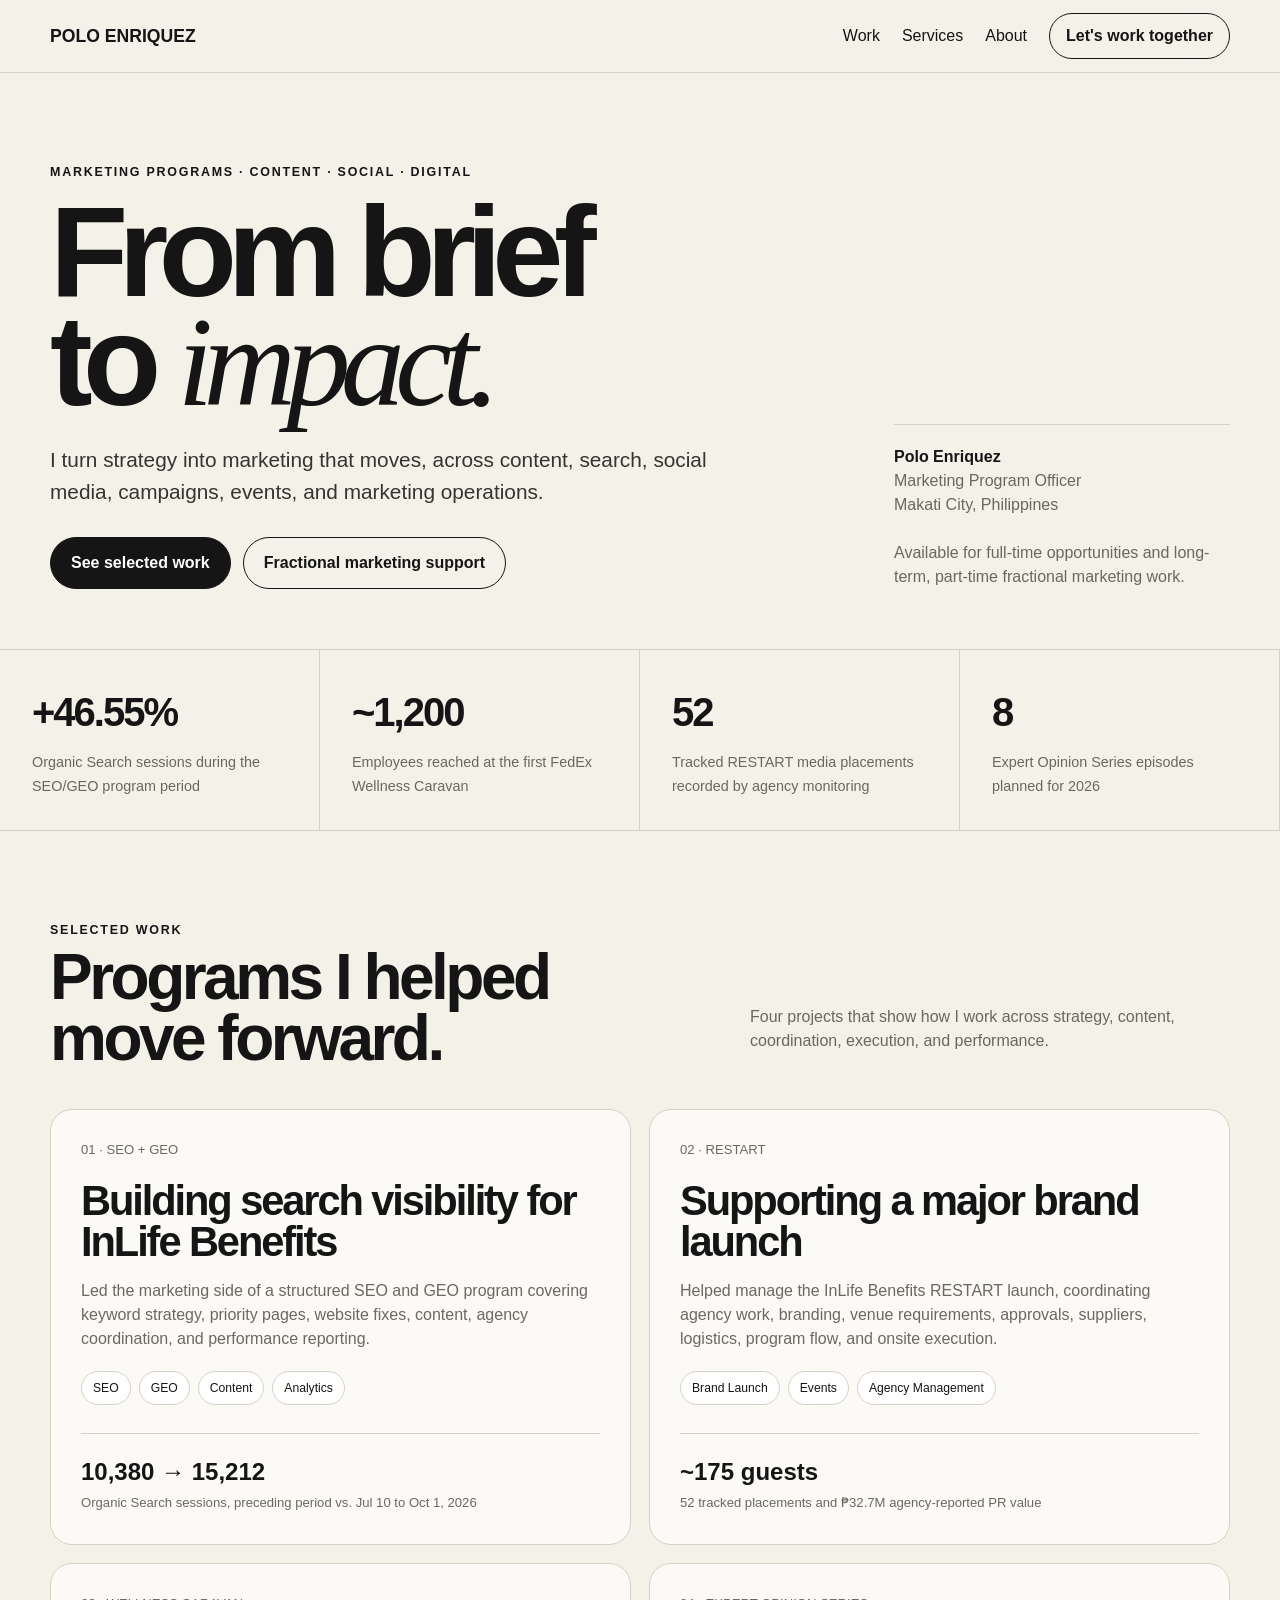
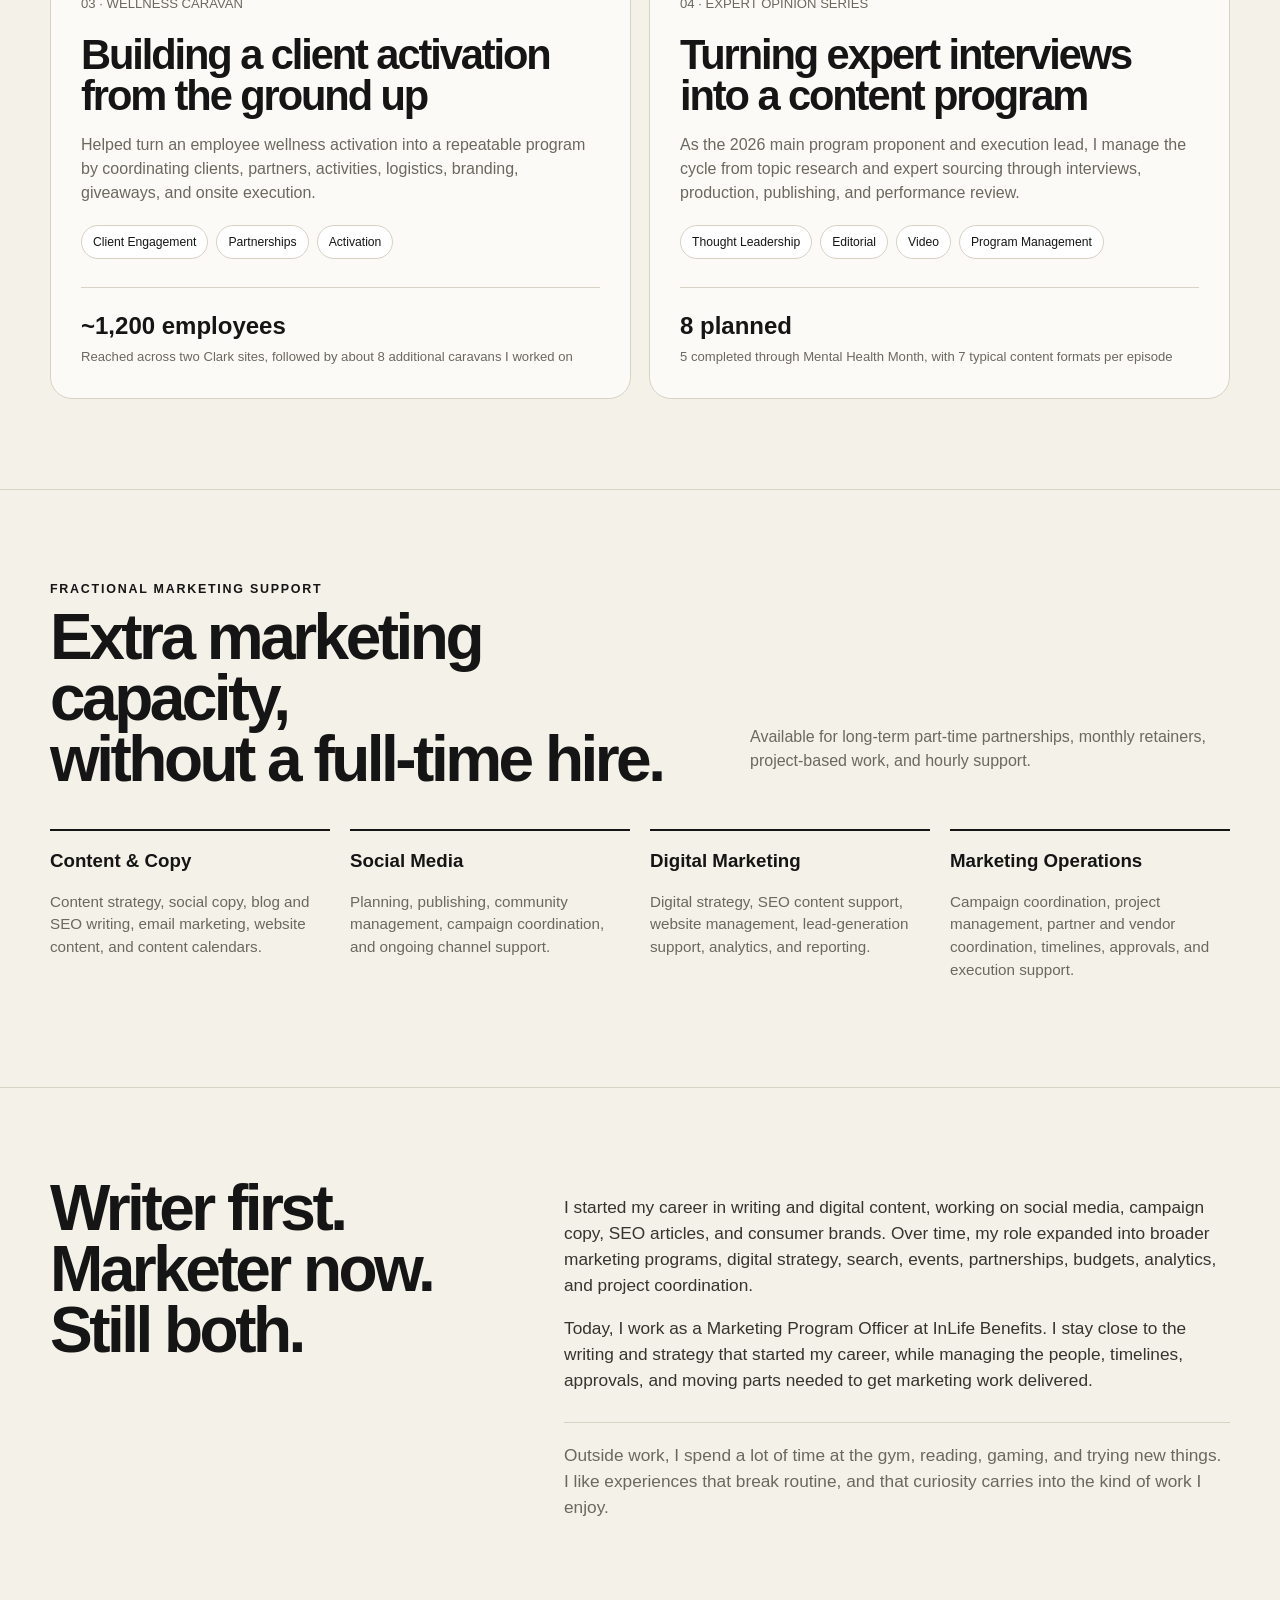
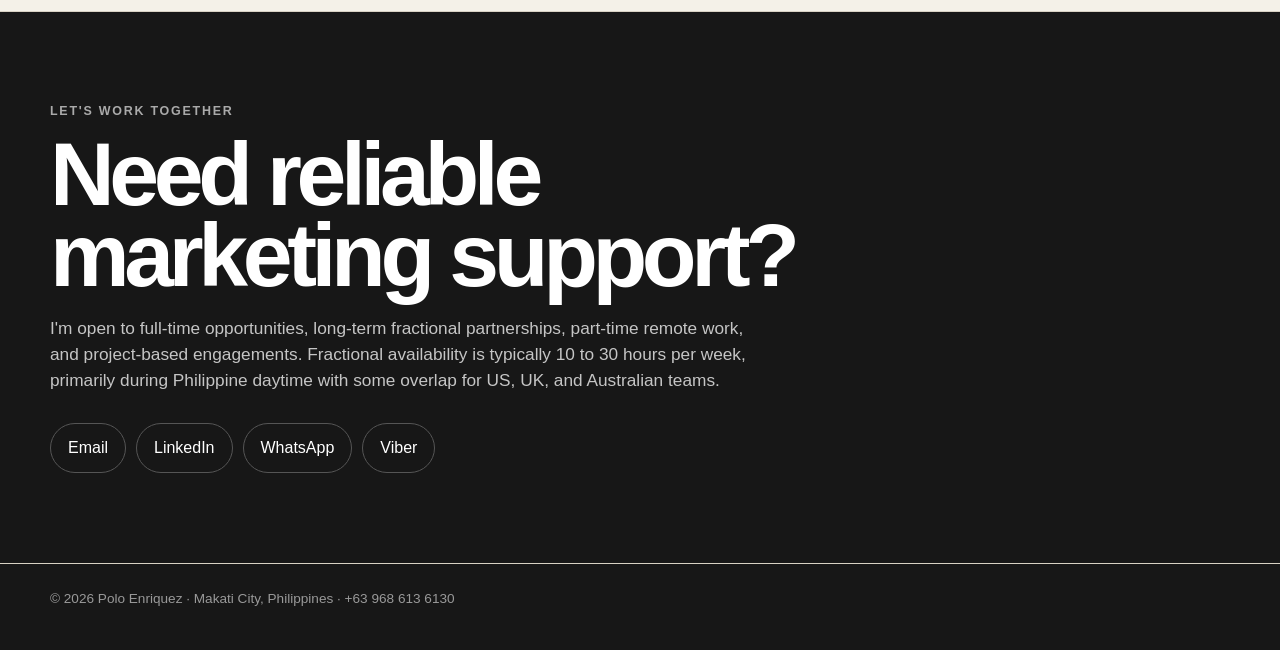
==== index.html @ 11f5b88a "Create index.html" ====
<!DOCTYPE html>
<html lang="en">
<head>
  <meta charset="UTF-8">
  <meta name="viewport" content="width=device-width, initial-scale=1.0">

  <title>Polo Enriquez | Marketing Programs & Digital Marketing</title>

  <meta
    name="description"
    content="Portfolio of Polo Enriquez, a marketing professional working across content, social media, SEO, digital strategy, campaigns, events, and marketing operations."
  >

  <style>
    :root {
      --bg: #f4f1e8;
      --paper: #fbfaf6;
      --ink: #151515;
      --muted: #6b685f;
      --line: #d8d2c4;
      --dark: #171717;
      --max: 1180px;
    }

    * {
      box-sizing: border-box;
    }

    html {
      scroll-behavior: smooth;
    }

    body {
      margin: 0;
      background: var(--bg);
      color: var(--ink);
      font-family: Arial, Helvetica, sans-serif;
      line-height: 1.5;
    }

    a {
      color: inherit;
      text-decoration: none;
    }

    .wrap {
      width: min(calc(100% - 40px), var(--max));
      margin: auto;
    }

    .eyebrow {
      font-size: 0.78rem;
      font-weight: 700;
      text-transform: uppercase;
      letter-spacing: 0.14em;
    }

    header {
      position: sticky;
      top: 0;
      z-index: 10;
      background: rgba(244, 241, 232, 0.95);
      border-bottom: 1px solid var(--line);
    }

    .nav {
      min-height: 72px;
      display: flex;
      align-items: center;
      justify-content: space-between;
      gap: 24px;
    }

    .brand {
      font-weight: 900;
      font-size: 1.1rem;
    }

    .navlinks {
      display: flex;
      gap: 22px;
      align-items: center;
    }

    .nav-cta {
      padding: 10px 16px;
      border: 1px solid var(--ink);
      border-radius: 100px;
      font-weight: 700;
    }

    .hero {
      padding: 90px 0 60px;
      border-bottom: 1px solid var(--line);
    }

    .hero-grid {
      display: grid;
      grid-template-columns: 1.4fr 0.6fr;
      gap: 60px;
      align-items: end;
    }

    h1 {
      margin: 16px 0 28px;
      font-size: clamp(4rem, 10vw, 8.5rem);
      line-height: 0.85;
      letter-spacing: -0.075em;
    }

    h1 em {
      font-family: Georgia, serif;
      font-weight: 400;
    }

    .hero-copy {
      max-width: 700px;
      font-size: 1.3rem;
      color: #36342f;
    }

    .buttons {
      display: flex;
      gap: 12px;
      flex-wrap: wrap;
      margin-top: 30px;
    }

    .button {
      padding: 13px 20px;
      border: 1px solid var(--ink);
      border-radius: 100px;
      font-weight: 700;
    }

    .button.primary {
      background: var(--ink);
      color: white;
    }

    .hero-note {
      border-top: 1px solid var(--line);
      padding-top: 20px;
      color: var(--muted);
    }

    .hero-note strong {
      color: var(--ink);
    }

    .metrics {
      display: grid;
      grid-template-columns: repeat(4, 1fr);
      border-bottom: 1px solid var(--line);
    }

    .metric {
      padding: 32px;
      border-right: 1px solid var(--line);
    }

    .metric strong {
      display: block;
      font-size: 2.5rem;
      letter-spacing: -0.05em;
      margin-bottom: 8px;
    }

    .metric span {
      color: var(--muted);
      font-size: 0.9rem;
    }

    section {
      padding: 90px 0;
      border-bottom: 1px solid var(--line);
    }

    .section-head {
      display: flex;
      justify-content: space-between;
      gap: 40px;
      align-items: end;
      margin-bottom: 40px;
    }

    .section-head h2 {
      margin: 8px 0 0;
      font-size: clamp(2.5rem, 5vw, 5rem);
      line-height: 0.95;
      letter-spacing: -0.055em;
    }

    .section-head p {
      max-width: 480px;
      color: var(--muted);
    }

    .work-grid {
      display: grid;
      grid-template-columns: 1fr 1fr;
      gap: 18px;
    }

    .case {
      min-height: 390px;
      padding: 30px;
      background: var(--paper);
      border: 1px solid var(--line);
      border-radius: 22px;
      display: flex;
      flex-direction: column;
      justify-content: space-between;
    }

    .case-number {
      color: var(--muted);
      font-size: 0.82rem;
    }

    .case h3 {
      margin: 20px 0 14px;
      font-size: 2.6rem;
      line-height: 1;
      letter-spacing: -0.05em;
    }

    .case p {
      color: var(--muted);
    }

    .tags {
      display: flex;
      flex-wrap: wrap;
      gap: 8px;
      margin-top: 20px;
    }

    .tag {
      background: white;
      border: 1px solid var(--line);
      border-radius: 100px;
      padding: 7px 11px;
      font-size: 0.76rem;
    }

    .case-stat {
      border-top: 1px solid var(--line);
      margin-top: 28px;
      padding-top: 20px;
    }

    .case-stat strong {
      display: block;
      font-size: 1.5rem;
    }

    .case-stat span {
      color: var(--muted);
      font-size: 0.82rem;
    }

    .services {
      display: grid;
      grid-template-columns: repeat(4, 1fr);
      gap: 20px;
    }

    .service {
      border-top: 2px solid var(--ink);
      padding-top: 16px;
    }

    .service h3 {
      margin: 0 0 12px;
    }

    .service p {
      color: var(--muted);
      font-size: 0.95rem;
    }

    .about-grid {
      display: grid;
      grid-template-columns: 0.8fr 1.2fr;
      gap: 70px;
    }

    .about-title {
      font-size: clamp(2.8rem, 5vw, 5rem);
      line-height: 0.95;
      letter-spacing: -0.055em;
      margin: 0;
    }

    .about-copy {
      font-size: 1.08rem;
    }

    .about-copy p {
      color: #36342f;
    }

    .personal {
      border-top: 1px solid var(--line);
      margin-top: 28px;
      padding-top: 20px;
      color: var(--muted);
    }

    .contact {
      background: var(--dark);
      color: white;
    }

    .contact .eyebrow {
      color: #aaa;
    }

    .contact h2 {
      margin: 14px 0 20px;
      font-size: clamp(3rem, 7vw, 7rem);
      line-height: 0.9;
      letter-spacing: -0.06em;
    }

    .contact p {
      color: #c5c5c5;
      max-width: 720px;
      font-size: 1.08rem;
    }

    .contact-links {
      display: flex;
      flex-wrap: wrap;
      gap: 10px;
      margin-top: 30px;
    }

    .contact-links a {
      border: 1px solid #555;
      padding: 12px 17px;
      border-radius: 100px;
    }

    footer {
      background: var(--dark);
      color: #999;
      padding: 25px 0 40px;
      font-size: 0.85rem;
    }

    @media (max-width: 900px) {
      .hero-grid,
      .about-grid {
        grid-template-columns: 1fr;
      }

      .metrics,
      .services {
        grid-template-columns: 1fr 1fr;
      }
    }

    @media (max-width: 650px) {
      .navlinks a:not(.nav-cta) {
        display: none;
      }

      .work-grid,
      .metrics,
      .services {
        grid-template-columns: 1fr;
      }

      h1 {
        font-size: 4.4rem;
      }

      .section-head {
        display: block;
      }

      .section-head p {
        margin-top: 18px;
      }

      section {
        padding: 65px 0;
      }
    }
  </style>
</head>

<body>

<header>
  <div class="wrap nav">
    <a class="brand" href="#top">POLO ENRIQUEZ</a>

    <nav class="navlinks">
      <a href="#work">Work</a>
      <a href="#services">Services</a>
      <a href="#about">About</a>
      <a href="#contact" class="nav-cta">Let's work together</a>
    </nav>
  </div>
</header>

<main id="top">

<section class="hero">
  <div class="wrap hero-grid">

    <div>
      <div class="eyebrow">
        Marketing Programs · Content · Social · Digital
      </div>

      <h1>
        From brief<br>
        to <em>impact.</em>
      </h1>

      <p class="hero-copy">
        I turn strategy into marketing that moves, across content, search,
        social media, campaigns, events, and marketing operations.
      </p>

      <div class="buttons">
        <a href="#work" class="button primary">See selected work</a>
        <a href="#services" class="button">Fractional marketing support</a>
      </div>
    </div>

    <div class="hero-note">
      <strong>Polo Enriquez</strong><br>
      Marketing Program Officer<br>
      Makati City, Philippines
      <br><br>
      Available for full-time opportunities and long-term,
      part-time fractional marketing work.
    </div>

  </div>
</section>

<div class="metrics">

  <div class="metric">
    <strong>+46.55%</strong>
    <span>Organic Search sessions during the SEO/GEO program period</span>
  </div>

  <div class="metric">
    <strong>~1,200</strong>
    <span>Employees reached at the first FedEx Wellness Caravan</span>
  </div>

  <div class="metric">
    <strong>52</strong>
    <span>Tracked RESTART media placements recorded by agency monitoring</span>
  </div>

  <div class="metric">
    <strong>8</strong>
    <span>Expert Opinion Series episodes planned for 2026</span>
  </div>

</div>

<section id="work">
  <div class="wrap">

    <div class="section-head">
      <div>
        <div class="eyebrow">Selected work</div>
        <h2>Programs I helped<br>move forward.</h2>
      </div>

      <p>
        Four projects that show how I work across strategy, content,
        coordination, execution, and performance.
      </p>
    </div>

    <div class="work-grid">

      <article class="case">
        <div>
          <div class="case-number">01 · SEO + GEO</div>

          <h3>Building search visibility for InLife Benefits</h3>

          <p>
            Led the marketing side of a structured SEO and GEO program covering
            keyword strategy, priority pages, website fixes, content,
            agency coordination, and performance reporting.
          </p>

          <div class="tags">
            <span class="tag">SEO</span>
            <span class="tag">GEO</span>
            <span class="tag">Content</span>
            <span class="tag">Analytics</span>
          </div>
        </div>

        <div class="case-stat">
          <strong>10,380 → 15,212</strong>
          <span>
            Organic Search sessions, preceding period vs. Jul 10 to Oct 1, 2026
          </span>
        </div>
      </article>

      <article class="case">
        <div>
          <div class="case-number">02 · RESTART</div>

          <h3>Supporting a major brand launch</h3>

          <p>
            Helped manage the InLife Benefits RESTART launch, coordinating
            agency work, branding, venue requirements, approvals, suppliers,
            logistics, program flow, and onsite execution.
          </p>

          <div class="tags">
            <span class="tag">Brand Launch</span>
            <span class="tag">Events</span>
            <span class="tag">Agency Management</span>
          </div>
        </div>

        <div class="case-stat">
          <strong>~175 guests</strong>
          <span>
            52 tracked placements and ₱32.7M agency-reported PR value
          </span>
        </div>
      </article>

      <article class="case">
        <div>
          <div class="case-number">03 · WELLNESS CARAVAN</div>

          <h3>Building a client activation from the ground up</h3>

          <p>
            Helped turn an employee wellness activation into a repeatable
            program by coordinating clients, partners, activities, logistics,
            branding, giveaways, and onsite execution.
          </p>

          <div class="tags">
            <span class="tag">Client Engagement</span>
            <span class="tag">Partnerships</span>
            <span class="tag">Activation</span>
          </div>
        </div>

        <div class="case-stat">
          <strong>~1,200 employees</strong>
          <span>
            Reached across two Clark sites, followed by about 8 additional
            caravans I worked on
          </span>
        </div>
      </article>

      <article class="case">
        <div>
          <div class="case-number">04 · EXPERT OPINION SERIES</div>

          <h3>Turning expert interviews into a content program</h3>

          <p>
            As the 2026 main program proponent and execution lead, I manage the
            cycle from topic research and expert sourcing through interviews,
            production, publishing, and performance review.
          </p>

          <div class="tags">
            <span class="tag">Thought Leadership</span>
            <span class="tag">Editorial</span>
            <span class="tag">Video</span>
            <span class="tag">Program Management</span>
          </div>
        </div>

        <div class="case-stat">
          <strong>8 planned</strong>
          <span>
            5 completed through Mental Health Month, with 7 typical content
            formats per episode
          </span>
        </div>
      </article>

    </div>

  </div>
</section>

<section id="services">
  <div class="wrap">

    <div class="section-head">
      <div>
        <div class="eyebrow">Fractional marketing support</div>

        <h2>
          Extra marketing capacity,<br>
          without a full-time hire.
        </h2>
      </div>

      <p>
        Available for long-term part-time partnerships, monthly retainers,
        project-based work, and hourly support.
      </p>
    </div>

    <div class="services">

      <div class="service">
        <h3>Content & Copy</h3>
        <p>
          Content strategy, social copy, blog and SEO writing,
          email marketing, website content, and content calendars.
        </p>
      </div>

      <div class="service">
        <h3>Social Media</h3>
        <p>
          Planning, publishing, community management, campaign coordination,
          and ongoing channel support.
        </p>
      </div>

      <div class="service">
        <h3>Digital Marketing</h3>
        <p>
          Digital strategy, SEO content support, website management,
          lead-generation support, analytics, and reporting.
        </p>
      </div>

      <div class="service">
        <h3>Marketing Operations</h3>
        <p>
          Campaign coordination, project management, partner and vendor
          coordination, timelines, approvals, and execution support.
        </p>
      </div>

    </div>

  </div>
</section>

<section id="about">
  <div class="wrap about-grid">

    <h2 class="about-title">
      Writer first.<br>
      Marketer now.<br>
      Still both.
    </h2>

    <div class="about-copy">

      <p>
        I started my career in writing and digital content, working on
        social media, campaign copy, SEO articles, and consumer brands.
        Over time, my role expanded into broader marketing programs,
        digital strategy, search, events, partnerships, budgets,
        analytics, and project coordination.
      </p>

      <p>
        Today, I work as a Marketing Program Officer at InLife Benefits.
        I stay close to the writing and strategy that started my career,
        while managing the people, timelines, approvals, and moving parts
        needed to get marketing work delivered.
      </p>

      <div class="personal">
        Outside work, I spend a lot of time at the gym, reading, gaming,
        and trying new things. I like experiences that break routine,
        and that curiosity carries into the kind of work I enjoy.
      </div>

    </div>

  </div>
</section>

<section id="contact" class="contact">
  <div class="wrap">

    <div class="eyebrow">Let's work together</div>

    <h2>
      Need reliable<br>
      marketing support?
    </h2>

    <p>
      I'm open to full-time opportunities, long-term fractional partnerships,
      part-time remote work, and project-based engagements. Fractional
      availability is typically 10 to 30 hours per week, primarily during
      Philippine daytime with some overlap for US, UK, and Australian teams.
    </p>

    <div class="contact-links">

      <a href="mailto:johnpaul.enriquez@gmail.com">
        Email
      </a>

      <a
        href="https://www.linkedin.com/in/john-paul-enriquez/"
        target="_blank"
      >
        LinkedIn
      </a>

      <a
        href="https://wa.me/639686136130"
        target="_blank"
      >
        WhatsApp
      </a>

      <a href="viber://chat?number=%2B639686136130">
        Viber
      </a>

    </div>

  </div>
</section>

</main>

<footer>
  <div class="wrap">
    © 2026 Polo Enriquez · Makati City, Philippines · +63 968 613 6130
  </div>
</footer>

</body>
</html>
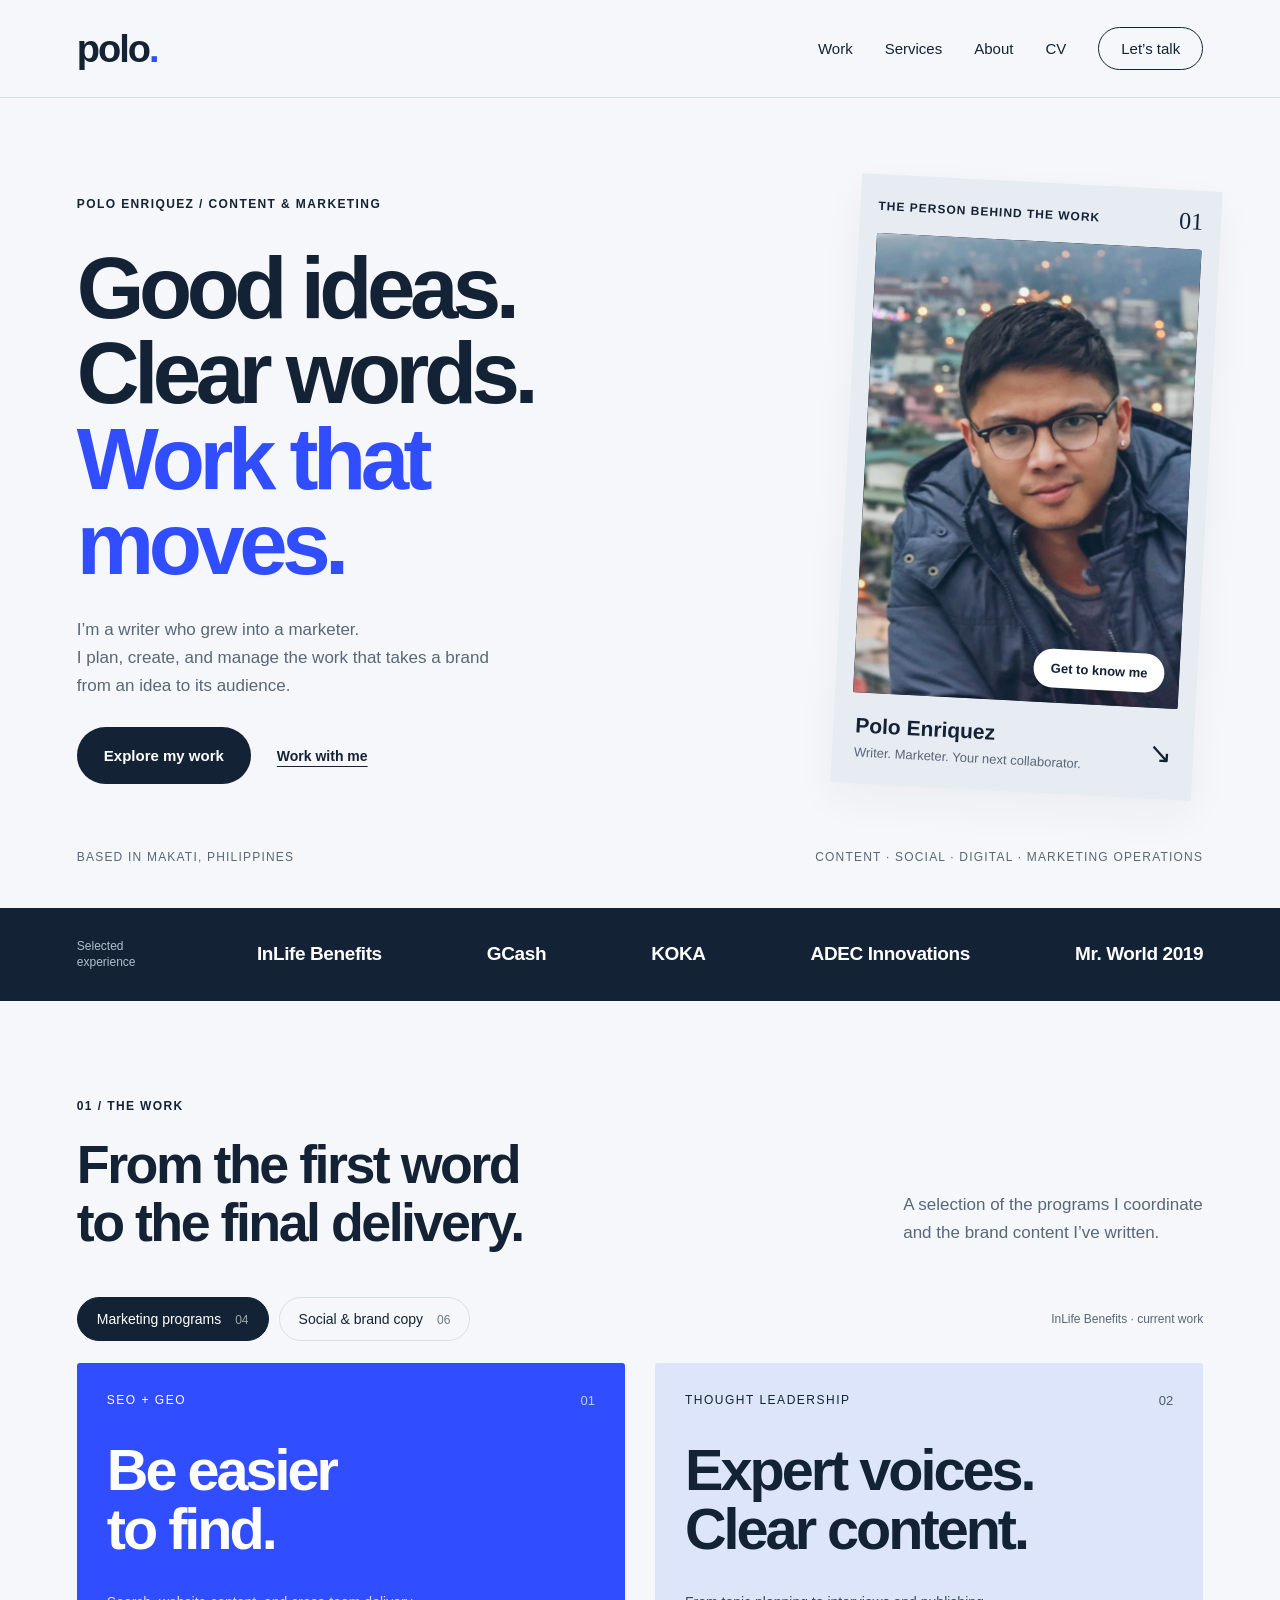
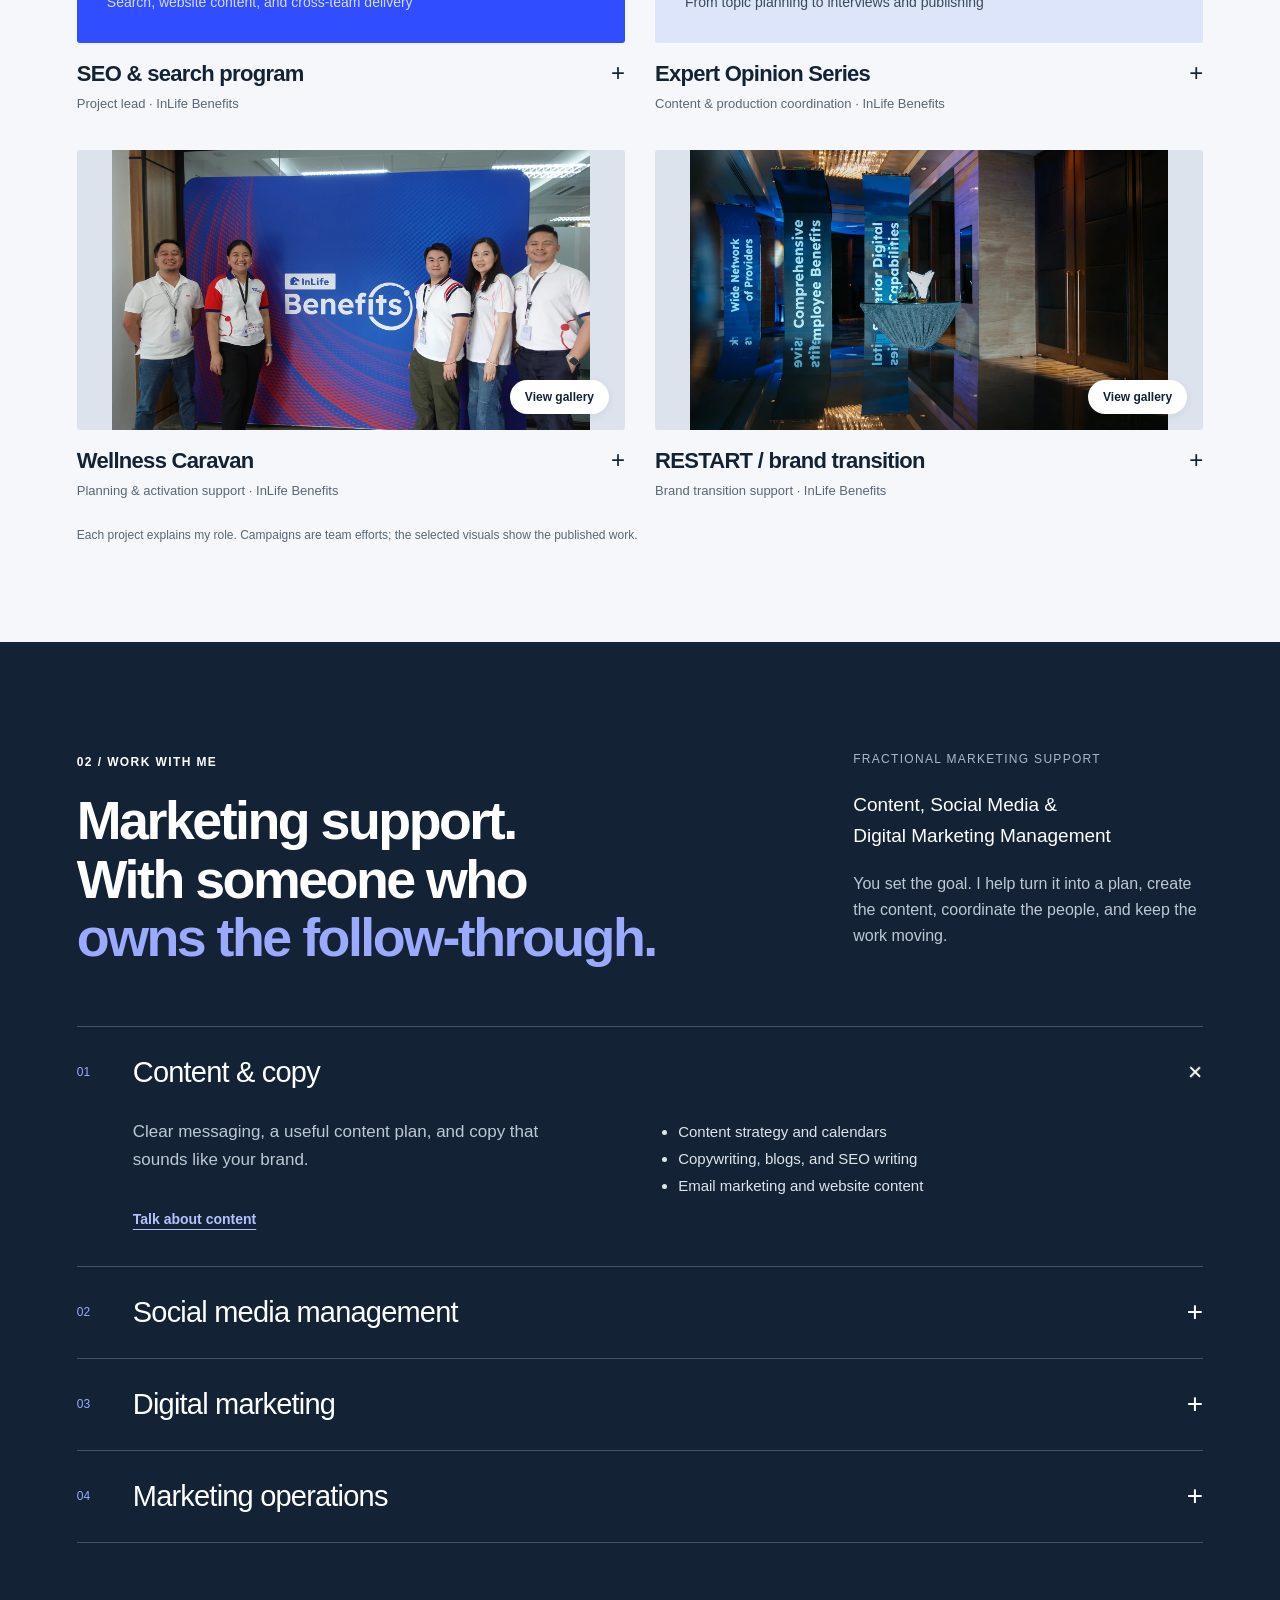
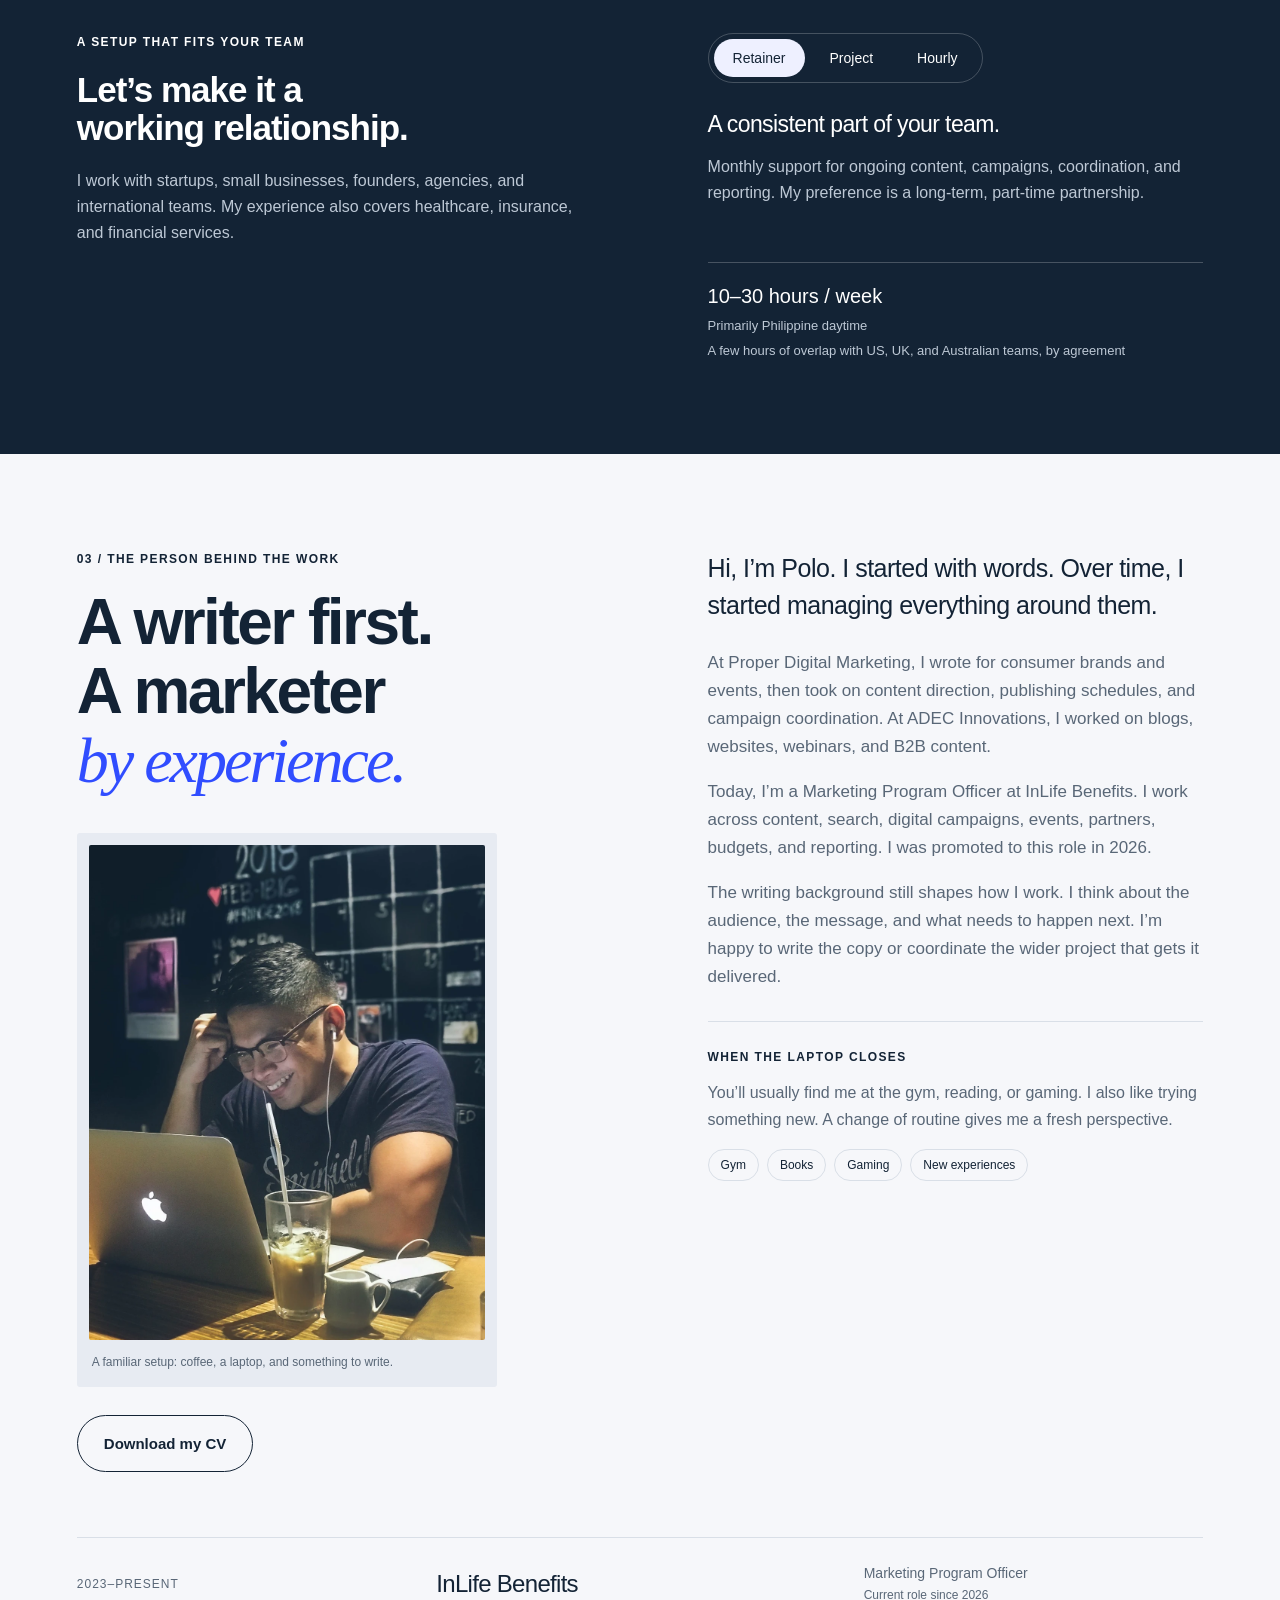
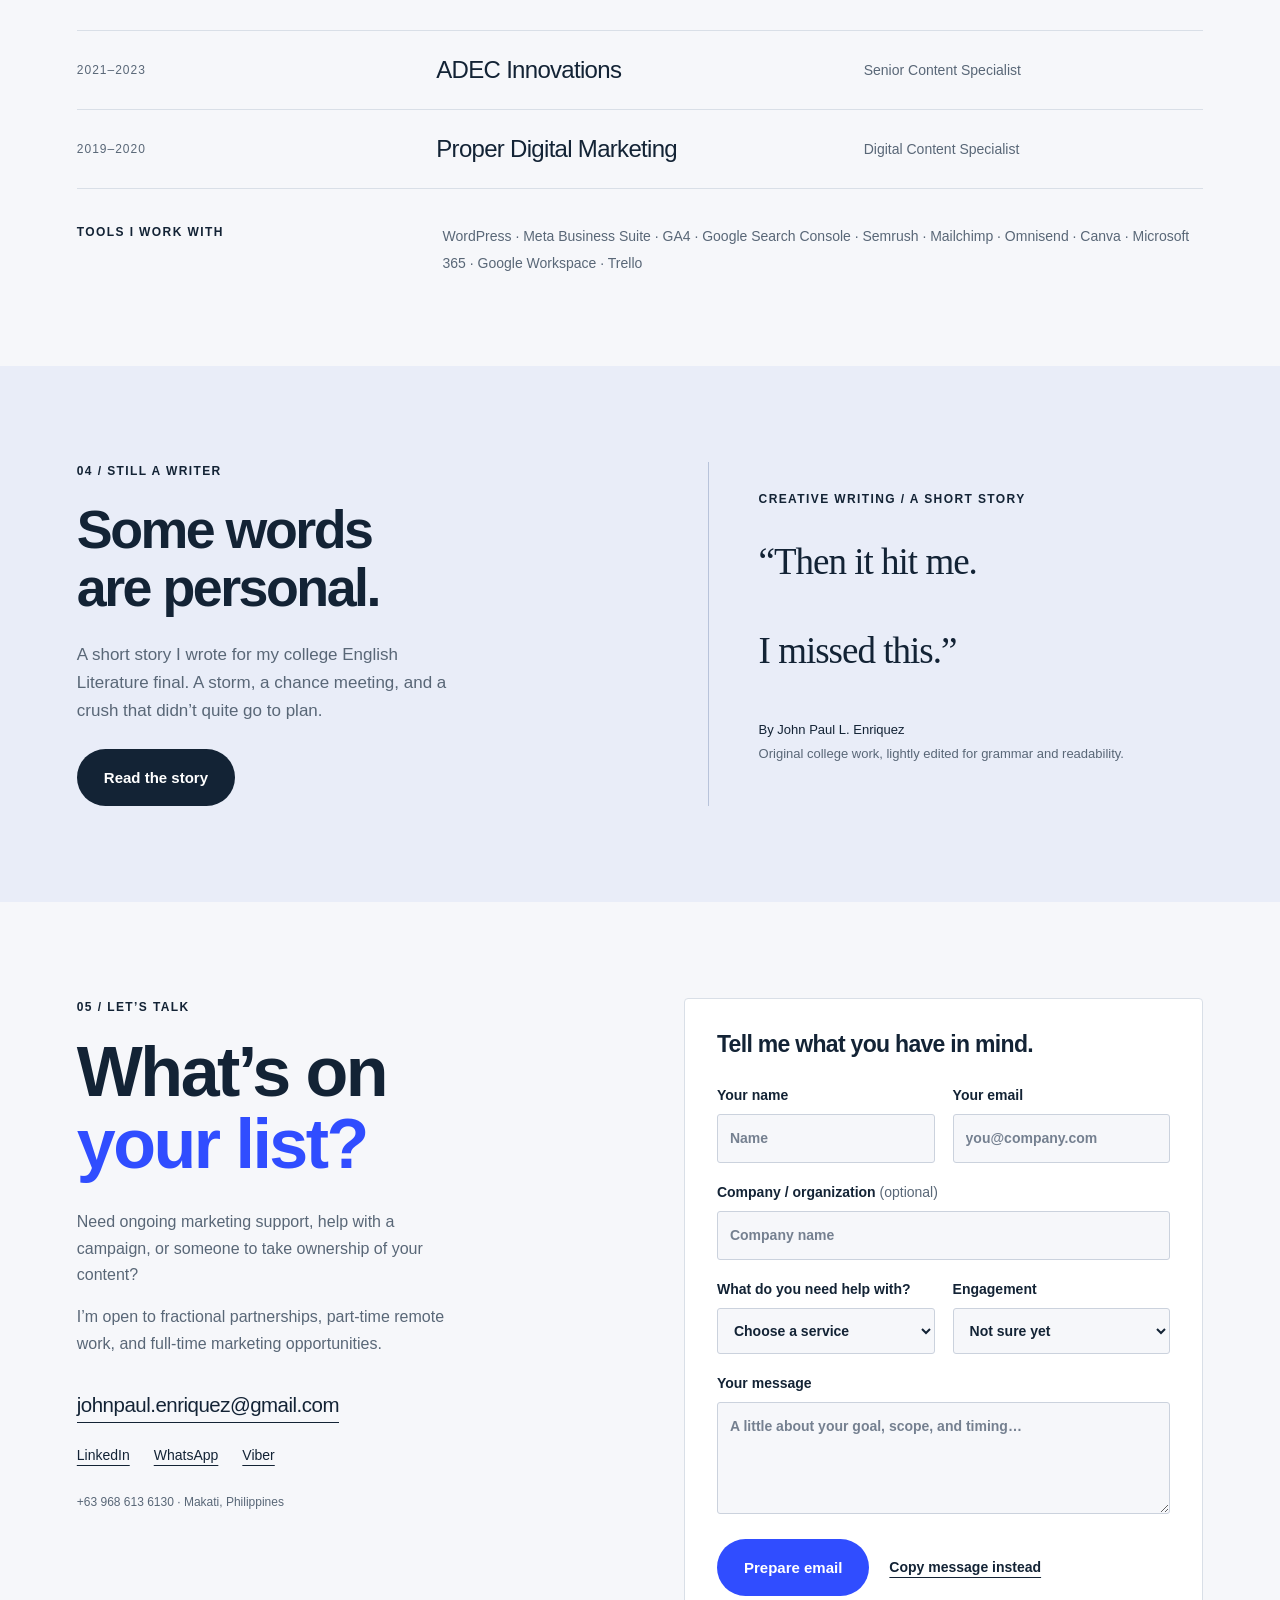
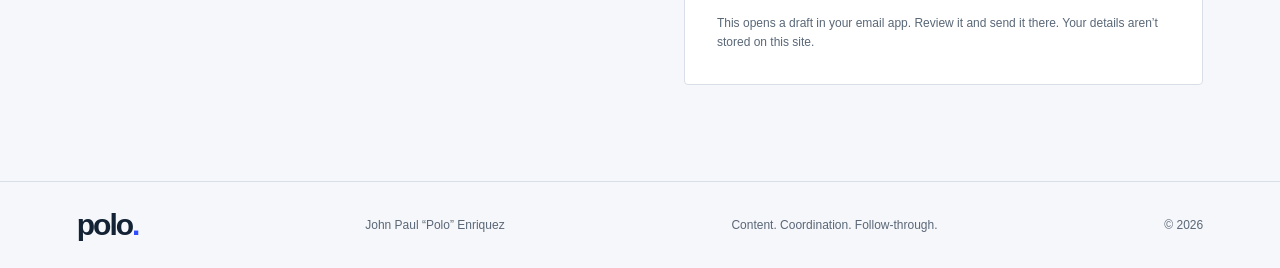
==== commit 5310a75e: "Replace portfolio with latest design, portraits, and project galleries" ====
--- a/index.html
+++ b/index.html
@@ -1,756 +1,33 @@
-<!DOCTYPE html>
+<!doctype html>
 <html lang="en">
 <head>
-  <meta charset="UTF-8">
-  <meta name="viewport" content="width=device-width, initial-scale=1.0">
-
-  <title>Polo Enriquez | Marketing Programs & Digital Marketing</title>
-
-  <meta
-    name="description"
-    content="Portfolio of Polo Enriquez, a marketing professional working across content, social media, SEO, digital strategy, campaigns, events, and marketing operations."
-  >
-
-  <style>
-    :root {
-      --bg: #f4f1e8;
-      --paper: #fbfaf6;
-      --ink: #151515;
-      --muted: #6b685f;
-      --line: #d8d2c4;
-      --dark: #171717;
-      --max: 1180px;
-    }
-
-    * {
-      box-sizing: border-box;
-    }
-
-    html {
-      scroll-behavior: smooth;
-    }
-
-    body {
-      margin: 0;
-      background: var(--bg);
-      color: var(--ink);
-      font-family: Arial, Helvetica, sans-serif;
-      line-height: 1.5;
-    }
-
-    a {
-      color: inherit;
-      text-decoration: none;
-    }
-
-    .wrap {
-      width: min(calc(100% - 40px), var(--max));
-      margin: auto;
-    }
-
-    .eyebrow {
-      font-size: 0.78rem;
-      font-weight: 700;
-      text-transform: uppercase;
-      letter-spacing: 0.14em;
-    }
-
-    header {
-      position: sticky;
-      top: 0;
-      z-index: 10;
-      background: rgba(244, 241, 232, 0.95);
-      border-bottom: 1px solid var(--line);
-    }
-
-    .nav {
-      min-height: 72px;
-      display: flex;
-      align-items: center;
-      justify-content: space-between;
-      gap: 24px;
-    }
-
-    .brand {
-      font-weight: 900;
-      font-size: 1.1rem;
-    }
-
-    .navlinks {
-      display: flex;
-      gap: 22px;
-      align-items: center;
-    }
-
-    .nav-cta {
-      padding: 10px 16px;
-      border: 1px solid var(--ink);
-      border-radius: 100px;
-      font-weight: 700;
-    }
-
-    .hero {
-      padding: 90px 0 60px;
-      border-bottom: 1px solid var(--line);
-    }
-
-    .hero-grid {
-      display: grid;
-      grid-template-columns: 1.4fr 0.6fr;
-      gap: 60px;
-      align-items: end;
-    }
-
-    h1 {
-      margin: 16px 0 28px;
-      font-size: clamp(4rem, 10vw, 8.5rem);
-      line-height: 0.85;
-      letter-spacing: -0.075em;
-    }
-
-    h1 em {
-      font-family: Georgia, serif;
-      font-weight: 400;
-    }
-
-    .hero-copy {
-      max-width: 700px;
-      font-size: 1.3rem;
-      color: #36342f;
-    }
-
-    .buttons {
-      display: flex;
-      gap: 12px;
-      flex-wrap: wrap;
-      margin-top: 30px;
-    }
-
-    .button {
-      padding: 13px 20px;
-      border: 1px solid var(--ink);
-      border-radius: 100px;
-      font-weight: 700;
-    }
-
-    .button.primary {
-      background: var(--ink);
-      color: white;
-    }
-
-    .hero-note {
-      border-top: 1px solid var(--line);
-      padding-top: 20px;
-      color: var(--muted);
-    }
-
-    .hero-note strong {
-      color: var(--ink);
-    }
-
-    .metrics {
-      display: grid;
-      grid-template-columns: repeat(4, 1fr);
-      border-bottom: 1px solid var(--line);
-    }
-
-    .metric {
-      padding: 32px;
-      border-right: 1px solid var(--line);
-    }
-
-    .metric strong {
-      display: block;
-      font-size: 2.5rem;
-      letter-spacing: -0.05em;
-      margin-bottom: 8px;
-    }
-
-    .metric span {
-      color: var(--muted);
-      font-size: 0.9rem;
-    }
-
-    section {
-      padding: 90px 0;
-      border-bottom: 1px solid var(--line);
-    }
-
-    .section-head {
-      display: flex;
-      justify-content: space-between;
-      gap: 40px;
-      align-items: end;
-      margin-bottom: 40px;
-    }
-
-    .section-head h2 {
-      margin: 8px 0 0;
-      font-size: clamp(2.5rem, 5vw, 5rem);
-      line-height: 0.95;
-      letter-spacing: -0.055em;
-    }
-
-    .section-head p {
-      max-width: 480px;
-      color: var(--muted);
-    }
-
-    .work-grid {
-      display: grid;
-      grid-template-columns: 1fr 1fr;
-      gap: 18px;
-    }
-
-    .case {
-      min-height: 390px;
-      padding: 30px;
-      background: var(--paper);
-      border: 1px solid var(--line);
-      border-radius: 22px;
-      display: flex;
-      flex-direction: column;
-      justify-content: space-between;
-    }
-
-    .case-number {
-      color: var(--muted);
-      font-size: 0.82rem;
-    }
-
-    .case h3 {
-      margin: 20px 0 14px;
-      font-size: 2.6rem;
-      line-height: 1;
-      letter-spacing: -0.05em;
-    }
-
-    .case p {
-      color: var(--muted);
-    }
-
-    .tags {
-      display: flex;
-      flex-wrap: wrap;
-      gap: 8px;
-      margin-top: 20px;
-    }
-
-    .tag {
-      background: white;
-      border: 1px solid var(--line);
-      border-radius: 100px;
-      padding: 7px 11px;
-      font-size: 0.76rem;
-    }
-
-    .case-stat {
-      border-top: 1px solid var(--line);
-      margin-top: 28px;
-      padding-top: 20px;
-    }
-
-    .case-stat strong {
-      display: block;
-      font-size: 1.5rem;
-    }
-
-    .case-stat span {
-      color: var(--muted);
-      font-size: 0.82rem;
-    }
-
-    .services {
-      display: grid;
-      grid-template-columns: repeat(4, 1fr);
-      gap: 20px;
-    }
-
-    .service {
-      border-top: 2px solid var(--ink);
-      padding-top: 16px;
-    }
-
-    .service h3 {
-      margin: 0 0 12px;
-    }
-
-    .service p {
-      color: var(--muted);
-      font-size: 0.95rem;
-    }
-
-    .about-grid {
-      display: grid;
-      grid-template-columns: 0.8fr 1.2fr;
-      gap: 70px;
-    }
-
-    .about-title {
-      font-size: clamp(2.8rem, 5vw, 5rem);
-      line-height: 0.95;
-      letter-spacing: -0.055em;
-      margin: 0;
-    }
-
-    .about-copy {
-      font-size: 1.08rem;
-    }
-
-    .about-copy p {
-      color: #36342f;
-    }
-
-    .personal {
-      border-top: 1px solid var(--line);
-      margin-top: 28px;
-      padding-top: 20px;
-      color: var(--muted);
-    }
-
-    .contact {
-      background: var(--dark);
-      color: white;
-    }
-
-    .contact .eyebrow {
-      color: #aaa;
-    }
-
-    .contact h2 {
-      margin: 14px 0 20px;
-      font-size: clamp(3rem, 7vw, 7rem);
-      line-height: 0.9;
-      letter-spacing: -0.06em;
-    }
-
-    .contact p {
-      color: #c5c5c5;
-      max-width: 720px;
-      font-size: 1.08rem;
-    }
-
-    .contact-links {
-      display: flex;
-      flex-wrap: wrap;
-      gap: 10px;
-      margin-top: 30px;
-    }
-
-    .contact-links a {
-      border: 1px solid #555;
-      padding: 12px 17px;
-      border-radius: 100px;
-    }
-
-    footer {
-      background: var(--dark);
-      color: #999;
-      padding: 25px 0 40px;
-      font-size: 0.85rem;
-    }
-
-    @media (max-width: 900px) {
-      .hero-grid,
-      .about-grid {
-        grid-template-columns: 1fr;
-      }
-
-      .metrics,
-      .services {
-        grid-template-columns: 1fr 1fr;
-      }
-    }
-
-    @media (max-width: 650px) {
-      .navlinks a:not(.nav-cta) {
-        display: none;
-      }
-
-      .work-grid,
-      .metrics,
-      .services {
-        grid-template-columns: 1fr;
-      }
-
-      h1 {
-        font-size: 4.4rem;
-      }
-
-      .section-head {
-        display: block;
-      }
-
-      .section-head p {
-        margin-top: 18px;
-      }
-
-      section {
-        padding: 65px 0;
-      }
-    }
-  </style>
+<meta charset="utf-8"><meta name="viewport" content="width=device-width,initial-scale=1">
+<title>Polo Enriquez | Content & Marketing</title>
+<meta name="description" content="Writer. Marketer. The person who gets it moving. Explore Polo Enriquez’s content, campaigns, and marketing programs, and fractional marketing services.">
+<meta name="theme-color" content="#132335">
+<meta property="og:title" content="Polo Enriquez | Content & Marketing"><meta property="og:description" content="Content, social media, and digital marketing support, from the first word to the final delivery."><meta property="og:type" content="website"><meta property="og:url" content="https://putopao.github.io/">
+<link rel="stylesheet" href="style.css?v=events-20261004">
+<link rel="icon" type="image/svg+xml" href="data:image/svg+xml,%3Csvg xmlns='http://www.w3.org/2000/svg' viewBox='0 0 32 32'%3E%3Crect width='32' height='32' rx='8' fill='%23304dff'/%3E%3Ctext x='16' y='23' text-anchor='middle' font-family='Arial' font-size='23' font-weight='bold' fill='white'%3Ep%3C/text%3E%3C/svg%3E">
+<script defer src="app.js?v=events-20261004"></script>
 </head>
-
 <body>
-
-<header>
-  <div class="wrap nav">
-    <a class="brand" href="#top">POLO ENRIQUEZ</a>
-
-    <nav class="navlinks">
-      <a href="#work">Work</a>
-      <a href="#services">Services</a>
-      <a href="#about">About</a>
-      <a href="#contact" class="nav-cta">Let's work together</a>
-    </nav>
-  </div>
-</header>
-
-<main id="top">
-
-<section class="hero">
-  <div class="wrap hero-grid">
-
-    <div>
-      <div class="eyebrow">
-        Marketing Programs · Content · Social · Digital
-      </div>
-
-      <h1>
-        From brief<br>
-        to <em>impact.</em>
-      </h1>
-
-      <p class="hero-copy">
-        I turn strategy into marketing that moves, across content, search,
-        social media, campaigns, events, and marketing operations.
-      </p>
-
-      <div class="buttons">
-        <a href="#work" class="button primary">See selected work</a>
-        <a href="#services" class="button">Fractional marketing support</a>
-      </div>
-    </div>
-
-    <div class="hero-note">
-      <strong>Polo Enriquez</strong><br>
-      Marketing Program Officer<br>
-      Makati City, Philippines
-      <br><br>
-      Available for full-time opportunities and long-term,
-      part-time fractional marketing work.
-    </div>
-
-  </div>
+<a class="skip" href="#work">Skip to work</a>
+<header class="site-header"><a href="#home" class="wordmark" aria-label="Polo Enriquez home">polo<span>.</span></a><nav aria-label="Main navigation"><a href="#work">Work</a><a href="#services">Services</a><a href="#about">About</a><a href="assets/Polo-Enriquez-CV-2026.pdf" target="_blank" rel="noopener">CV</a><a href="#contact" class="nav-cta">Let’s talk</a></nav></header>
+<main>
+<section id="home" class="hero">
+<div class="hero-copy"><div class="eyebrow">POLO ENRIQUEZ / CONTENT & MARKETING</div><h1>Good ideas.<br>Clear words.<br><span>Work that<br class="desktop-break"> moves.</span></h1><p class="hero-intro">I’m a writer who grew into a marketer.<br>I plan, create, and manage the work that takes a brand from an idea to its audience.</p><div class="hero-actions"><a class="button dark" href="#work">Explore my work</a><a class="text-link" href="#services">Work with me</a></div></div>
+<figure class="hero-feature personal-feature"><div class="feature-top"><span class="eyebrow">THE PERSON BEHIND THE WORK</span><span class="feature-number">01</span></div><a class="portrait-link" href="#about" aria-label="Get to know Polo"><img src="assets/polo-portrait.webp" width="1600" height="1066" fetchpriority="high" alt="Polo Enriquez wearing glasses and a navy jacket, with a city in the background"><span class="image-view-label">Get to know me</span></a><figcaption class="feature-bottom"><div><strong>Polo Enriquez</strong><span>Writer. Marketer. Your next collaborator.</span></div><span class="feature-mark" aria-hidden="true">↘</span></figcaption></figure>
+<div class="hero-footnote"><span>BASED IN MAKATI, PHILIPPINES</span><span>CONTENT · SOCIAL · DIGITAL · MARKETING OPERATIONS</span></div>
 </section>
-
-<div class="metrics">
-
-  <div class="metric">
-    <strong>+46.55%</strong>
-    <span>Organic Search sessions during the SEO/GEO program period</span>
-  </div>
-
-  <div class="metric">
-    <strong>~1,200</strong>
-    <span>Employees reached at the first FedEx Wellness Caravan</span>
-  </div>
-
-  <div class="metric">
-    <strong>52</strong>
-    <span>Tracked RESTART media placements recorded by agency monitoring</span>
-  </div>
-
-  <div class="metric">
-    <strong>8</strong>
-    <span>Expert Opinion Series episodes planned for 2026</span>
-  </div>
-
-</div>
-
-<section id="work">
-  <div class="wrap">
-
-    <div class="section-head">
-      <div>
-        <div class="eyebrow">Selected work</div>
-        <h2>Programs I helped<br>move forward.</h2>
-      </div>
-
-      <p>
-        Four projects that show how I work across strategy, content,
-        coordination, execution, and performance.
-      </p>
-    </div>
-
-    <div class="work-grid">
-
-      <article class="case">
-        <div>
-          <div class="case-number">01 · SEO + GEO</div>
-
-          <h3>Building search visibility for InLife Benefits</h3>
-
-          <p>
-            Led the marketing side of a structured SEO and GEO program covering
-            keyword strategy, priority pages, website fixes, content,
-            agency coordination, and performance reporting.
-          </p>
-
-          <div class="tags">
-            <span class="tag">SEO</span>
-            <span class="tag">GEO</span>
-            <span class="tag">Content</span>
-            <span class="tag">Analytics</span>
-          </div>
-        </div>
-
-        <div class="case-stat">
-          <strong>10,380 → 15,212</strong>
-          <span>
-            Organic Search sessions, preceding period vs. Jul 10 to Oct 1, 2026
-          </span>
-        </div>
-      </article>
-
-      <article class="case">
-        <div>
-          <div class="case-number">02 · RESTART</div>
-
-          <h3>Supporting a major brand launch</h3>
-
-          <p>
-            Helped manage the InLife Benefits RESTART launch, coordinating
-            agency work, branding, venue requirements, approvals, suppliers,
-            logistics, program flow, and onsite execution.
-          </p>
-
-          <div class="tags">
-            <span class="tag">Brand Launch</span>
-            <span class="tag">Events</span>
-            <span class="tag">Agency Management</span>
-          </div>
-        </div>
-
-        <div class="case-stat">
-          <strong>~175 guests</strong>
-          <span>
-            52 tracked placements and ₱32.7M agency-reported PR value
-          </span>
-        </div>
-      </article>
-
-      <article class="case">
-        <div>
-          <div class="case-number">03 · WELLNESS CARAVAN</div>
-
-          <h3>Building a client activation from the ground up</h3>
-
-          <p>
-            Helped turn an employee wellness activation into a repeatable
-            program by coordinating clients, partners, activities, logistics,
-            branding, giveaways, and onsite execution.
-          </p>
-
-          <div class="tags">
-            <span class="tag">Client Engagement</span>
-            <span class="tag">Partnerships</span>
-            <span class="tag">Activation</span>
-          </div>
-        </div>
-
-        <div class="case-stat">
-          <strong>~1,200 employees</strong>
-          <span>
-            Reached across two Clark sites, followed by about 8 additional
-            caravans I worked on
-          </span>
-        </div>
-      </article>
-
-      <article class="case">
-        <div>
-          <div class="case-number">04 · EXPERT OPINION SERIES</div>
-
-          <h3>Turning expert interviews into a content program</h3>
-
-          <p>
-            As the 2026 main program proponent and execution lead, I manage the
-            cycle from topic research and expert sourcing through interviews,
-            production, publishing, and performance review.
-          </p>
-
-          <div class="tags">
-            <span class="tag">Thought Leadership</span>
-            <span class="tag">Editorial</span>
-            <span class="tag">Video</span>
-            <span class="tag">Program Management</span>
-          </div>
-        </div>
-
-        <div class="case-stat">
-          <strong>8 planned</strong>
-          <span>
-            5 completed through Mental Health Month, with 7 typical content
-            formats per episode
-          </span>
-        </div>
-      </article>
-
-    </div>
-
-  </div>
-</section>
-
-<section id="services">
-  <div class="wrap">
-
-    <div class="section-head">
-      <div>
-        <div class="eyebrow">Fractional marketing support</div>
-
-        <h2>
-          Extra marketing capacity,<br>
-          without a full-time hire.
-        </h2>
-      </div>
-
-      <p>
-        Available for long-term part-time partnerships, monthly retainers,
-        project-based work, and hourly support.
-      </p>
-    </div>
-
-    <div class="services">
-
-      <div class="service">
-        <h3>Content & Copy</h3>
-        <p>
-          Content strategy, social copy, blog and SEO writing,
-          email marketing, website content, and content calendars.
-        </p>
-      </div>
-
-      <div class="service">
-        <h3>Social Media</h3>
-        <p>
-          Planning, publishing, community management, campaign coordination,
-          and ongoing channel support.
-        </p>
-      </div>
-
-      <div class="service">
-        <h3>Digital Marketing</h3>
-        <p>
-          Digital strategy, SEO content support, website management,
-          lead-generation support, analytics, and reporting.
-        </p>
-      </div>
-
-      <div class="service">
-        <h3>Marketing Operations</h3>
-        <p>
-          Campaign coordination, project management, partner and vendor
-          coordination, timelines, approvals, and execution support.
-        </p>
-      </div>
-
-    </div>
-
-  </div>
-</section>
-
-<section id="about">
-  <div class="wrap about-grid">
-
-    <h2 class="about-title">
-      Writer first.<br>
-      Marketer now.<br>
-      Still both.
-    </h2>
-
-    <div class="about-copy">
-
-      <p>
-        I started my career in writing and digital content, working on
-        social media, campaign copy, SEO articles, and consumer brands.
-        Over time, my role expanded into broader marketing programs,
-        digital strategy, search, events, partnerships, budgets,
-        analytics, and project coordination.
-      </p>
-
-      <p>
-        Today, I work as a Marketing Program Officer at InLife Benefits.
-        I stay close to the writing and strategy that started my career,
-        while managing the people, timelines, approvals, and moving parts
-        needed to get marketing work delivered.
-      </p>
-
-      <div class="personal">
-        Outside work, I spend a lot of time at the gym, reading, gaming,
-        and trying new things. I like experiences that break routine,
-        and that curiosity carries into the kind of work I enjoy.
-      </div>
-
-    </div>
-
-  </div>
-</section>
-
-<section id="contact" class="contact">
-  <div class="wrap">
-
-    <div class="eyebrow">Let's work together</div>
-
-    <h2>
-      Need reliable<br>
-      marketing support?
-    </h2>
-
-    <p>
-      I'm open to full-time opportunities, long-term fractional partnerships,
-      part-time remote work, and project-based engagements. Fractional
-      availability is typically 10 to 30 hours per week, primarily during
-      Philippine daytime with some overlap for US, UK, and Australian teams.
-    </p>
-
-    <div class="contact-links">
-
-      <a href="mailto:johnpaul.enriquez@gmail.com">
-        Email
-      </a>
-
-      <a
-        href="https://www.linkedin.com/in/john-paul-enriquez/"
-        target="_blank"
-      >
-        LinkedIn
-      </a>
-
-      <a
-        href="https://wa.me/639686136130"
-        target="_blank"
-      >
-        WhatsApp
-      </a>
-
-      <a href="viber://chat?number=%2B639686136130">
-        Viber
-      </a>
-
-    </div>
-
-  </div>
-</section>
-
+<div class="brand-strip" aria-label="Selected brand and company experience"><span>Selected experience</span><strong>InLife Benefits</strong><strong>GCash</strong><strong>KOKA</strong><strong>ADEC Innovations</strong><strong>Mr. World 2019</strong></div>
+<section id="work" class="section work-section"><div class="section-top"><div><div class="eyebrow">01 / THE WORK</div><h2>From the first word<br>to the final delivery.</h2></div><p class="section-intro">A selection of the programs I coordinate and the brand content I’ve written.</p></div><div class="work-toolbar"><div class="filters" role="group" aria-label="Choose a work category"><button class="filter active" data-filter="program" aria-pressed="true">Marketing programs <span>04</span></button><button class="filter" data-filter="campaign" aria-pressed="false">Social & brand copy <span>06</span></button></div><span id="work-context" class="work-context">InLife Benefits · current work</span></div><div id="project-grid" class="project-grid" aria-live="polite"></div><noscript><p>My work includes the InLife Benefits SEO and search program, Expert Opinion Series, Wellness Caravan, and brand transition, plus copy and content for GCash, KOKA, Miss World Philippines, Mr. World, Wall Street PH, and Arrow. <a href="assets/Polo-Enriquez-CV-2026.pdf">Read my CV for details.</a></p></noscript><p class="work-note">Each project explains my role. Campaigns are team efforts; the selected visuals show the published work.</p></section>
+<section id="services" class="services-section"><div class="section"><div class="section-top"><div><div class="eyebrow">02 / WORK WITH ME</div><h2>Marketing support.<br>With someone who<br><span>owns the follow-through.</span></h2></div><div class="service-intro"><p class="service-label">FRACTIONAL MARKETING SUPPORT</p><p>Content, Social Media &<br>Digital Marketing Management</p><p class="muted">You set the goal. I help turn it into a plan, create the content, coordinate the people, and keep the work moving.</p></div></div><div class="service-list"><details open><summary><span class="service-index">01</span><h3>Content & copy</h3><span class="detail-toggle" aria-hidden="true">+</span></summary><div class="service-body"><p>Clear messaging, a useful content plan, and copy that sounds like your brand.</p><ul><li>Content strategy and calendars</li><li>Copywriting, blogs, and SEO writing</li><li>Email marketing and website content</li></ul><button class="small-link service-request" data-service="Content & copy">Talk about content</button></div></details><details><summary><span class="service-index">02</span><h3>Social media management</h3><span class="detail-toggle" aria-hidden="true">+</span></summary><div class="service-body"><p>Consistent content and day-to-day channel support, with a plan behind each post.</p><ul><li>Content planning and publishing</li><li>Community management</li><li>Social campaign coordination</li></ul><button class="small-link service-request" data-service="Social media management">Talk about social media</button></div></details><details><summary><span class="service-index">03</span><h3>Digital marketing</h3><span class="detail-toggle" aria-hidden="true">+</span></summary><div class="service-body"><p>Connect your content, website, and reporting so your next steps come from what you learn.</p><ul><li>Digital marketing strategy</li><li>Website content management and SEO content support</li><li>Lead generation support</li><li>Analytics and performance reporting</li></ul><button class="small-link service-request" data-service="Digital marketing">Talk about digital marketing</button></div></details><details><summary><span class="service-index">04</span><h3>Marketing operations</h3><span class="detail-toggle" aria-hidden="true">+</span></summary><div class="service-body"><p>Someone to connect the brief, the deadlines, the people, and the final deliverables.</p><ul><li>Campaign coordination</li><li>Marketing project management</li><li>Partner and vendor coordination</li><li>Timelines, approvals, and delivery</li></ul><button class="small-link service-request" data-service="Marketing operations">Talk about coordination</button></div></details></div><div class="engagement"><div><div class="eyebrow">A SETUP THAT FITS YOUR TEAM</div><h3>Let’s make it a<br>working relationship.</h3><p>I work with startups, small businesses, founders, agencies, and international teams. My experience also covers healthcare, insurance, and financial services.</p></div><div class="engagement-options"><div class="engagement-tabs" role="group" aria-label="Engagement options"><button class="engagement-tab active" data-engagement="Retainer" aria-pressed="true">Retainer</button><button class="engagement-tab" data-engagement="Project" aria-pressed="false">Project</button><button class="engagement-tab" data-engagement="Hourly" aria-pressed="false">Hourly</button></div><div id="engagement-copy" aria-live="polite"><h4>A consistent part of your team.</h4><p>Monthly support for ongoing content, campaigns, coordination, and reporting. My preference is a long-term, part-time partnership.</p></div><div class="availability"><span>10–30 hours / week</span><span>Primarily Philippine daytime</span><span>A few hours of overlap with US, UK, and Australian teams, by agreement</span></div></div></div></div></section>
+<section id="about" class="section about-section"><div class="about-heading"><div class="eyebrow">03 / THE PERSON BEHIND THE WORK</div><h2>A writer first.<br>A marketer<br><span class="serif">by experience.</span></h2><figure class="about-photo"><img src="assets/polo-at-work.webp" width="1050" height="1400" loading="lazy" alt="Polo smiling while using a laptop at a café"><figcaption>A familiar setup: coffee, a laptop, and something to write.</figcaption></figure><a class="button outline" href="assets/Polo-Enriquez-CV-2026.pdf" download="Polo-Enriquez-CV-2026.pdf">Download my CV</a></div><div class="about-copy"><p class="large-copy">Hi, I’m Polo. I started with words. Over time, I started managing everything around them.</p><p>At Proper Digital Marketing, I wrote for consumer brands and events, then took on content direction, publishing schedules, and campaign coordination. At ADEC Innovations, I worked on blogs, websites, webinars, and B2B content.</p><p>Today, I’m a Marketing Program Officer at InLife Benefits. I work across content, search, digital campaigns, events, partners, budgets, and reporting. I was promoted to this role in 2026.</p><p>The writing background still shapes how I work. I think about the audience, the message, and what needs to happen next. I’m happy to write the copy or coordinate the wider project that gets it delivered.</p><div class="outside-work"><span class="eyebrow">WHEN THE LAPTOP CLOSES</span><p>You’ll usually find me at the gym, reading, or gaming. I also like trying something new. A change of routine gives me a fresh perspective.</p><div class="interest-tags"><span>Gym</span><span>Books</span><span>Gaming</span><span>New experiences</span></div></div></div></section>
+<section class="section timeline-section" aria-label="Career experience"><div class="timeline-row"><span>2023–PRESENT</span><h3>InLife Benefits</h3><p>Marketing Program Officer<br><small>Current role since 2026</small></p></div><div class="timeline-row"><span>2021–2023</span><h3>ADEC Innovations</h3><p>Senior Content Specialist</p></div><div class="timeline-row"><span>2019–2020</span><h3>Proper Digital Marketing</h3><p>Digital Content Specialist</p></div><div class="tools"><span class="eyebrow">TOOLS I WORK WITH</span><p>WordPress · Meta Business Suite · GA4 · Google Search Console · Semrush · Mailchimp · Omnisend · Canva · Microsoft 365 · Google Workspace · Trello</p></div></section>
+<section id="writing" class="writing-section"><div class="section writing-inner"><div><div class="eyebrow">04 / STILL A WRITER</div><h2>Some words<br>are personal.</h2><p class="writing-description">A short story I wrote for my college English Literature final. A storm, a chance meeting, and a crush that didn’t quite go to plan.</p><button class="button dark" id="read-story">Read the story</button></div><div class="story-excerpt"><span class="eyebrow">CREATIVE WRITING / A SHORT STORY</span><blockquote>“Then it hit me.<br><br>I missed this.”</blockquote><p>By John Paul L. Enriquez<br><span>Original college work, lightly edited for grammar and readability.</span></p></div></div></section>
+<section id="contact" class="section contact-section"><div class="contact-info"><div class="eyebrow">05 / LET’S TALK</div><h2>What’s on<br><span>your list?</span></h2><p>Need ongoing marketing support, help with a campaign, or someone to take ownership of your content?</p><p>I’m open to fractional partnerships, part-time remote work, and full-time marketing opportunities.</p><a class="email-link" href="mailto:johnpaul.enriquez@gmail.com">johnpaul.enriquez@gmail.com</a><div class="contact-links"><a href="https://www.linkedin.com/in/john-paul-enriquez/" target="_blank" rel="noopener noreferrer">LinkedIn</a><a href="https://wa.me/639686136130" target="_blank" rel="noopener noreferrer">WhatsApp</a><button type="button" id="viber-info">Viber</button></div><div id="viber-detail" class="viber-detail" hidden><p>Find me on Viber using <strong>+63 968 613 6130</strong>.</p><button class="small-link" type="button" id="copy-number">Copy number</button><span id="number-status" role="status"></span></div><p class="contact-number">+63 968 613 6130 · Makati, Philippines</p></div><form id="contact-form" class="contact-form"><h3>Tell me what you have in mind.</h3><div class="form-row"><label>Your name<input name="name" autocomplete="name" required maxlength="100" placeholder="Name"></label><label>Your email<input name="email" type="email" autocomplete="email" required maxlength="180" placeholder="you@company.com"></label></div><label>Company / organization <span class="optional">(optional)</span><input name="company" autocomplete="organization" maxlength="160" placeholder="Company name"></label><div class="form-row"><label>What do you need help with?<select name="service" id="service-select"><option value="">Choose a service</option>Content & copy</option><option>Social media management</option><option>Digital marketing</option><option>Marketing operations</option><option>Several services</option><option>Job opportunity</option></select></label><label>Engagement<select name="engagement" id="engagement-select"><option>Not sure yet</option><option>Retainer</option><option>Project</option><option>Hourly</option><option>Part-time role</option><option>Full-time role</option></select></label></div><label>Your message<textarea name="message" rows="4" required minlength="10" maxlength="3500" placeholder="A little about your goal, scope, and timing…"></textarea></label><div class="form-actions"><button class="button blue" type="submit">Prepare email</button><button class="small-link" id="copy-inquiry" type="button">Copy message instead</button></div><p class="form-note">This opens a draft in your email app. Review it and send it there. Your details aren’t stored on this site.</p><p id="form-status" class="form-status" role="status"></p></form></section>
 </main>
-
-<footer>
-  <div class="wrap">
-    © 2026 Polo Enriquez · Makati City, Philippines · +63 968 613 6130
-  </div>
-</footer>
-
-</body>
-</html>
+<footer><a href="#home" class="wordmark" aria-label="Back to top">polo<span>.</span></a><span>John Paul “Polo” Enriquez</span><span>Content. Coordination. Follow-through.</span><span>© 2026</span></footer>
+<dialog id="project-dialog" aria-labelledby="project-title"><div class="dialog-topbar"><span class="eyebrow" id="project-type">PROJECT</span><button class="close-dialog" type="button" aria-label="Close project">Close <span aria-hidden="true">×</span></button></div><div id="project-content"></div></dialog>
+<dialog id="story-dialog" aria-labelledby="story-title"><div class="dialog-topbar"><span class="eyebrow">CREATIVE WRITING</span><button class="close-dialog" type="button" aria-label="Close story">Close <span aria-hidden="true">×</span></button></div><article class="full-story"><h2 id="story-title">A Short Story</h2><p class="story-byline">Written by John Paul L. Enriquez</p><p class="story-edit-note">Originally written for a college English Literature final. Lightly edited for grammar and readability.</p><div id="story-text"></div></article></dialog>
+</body></html>
--- a/style.css
+++ b/style.css
@@ -0,0 +1,30 @@
+:root{--ink:#132335;--blue:#304dff;--paper:#f6f7fa;--white:#fff;--line:#d9dfe7;--muted:#596777}*{box-sizing:border-box}html{scroll-behavior:smooth;scroll-padding-top:96px}body{margin:0;color:var(--ink);background:var(--paper);font-family:Arial,Helvetica,sans-serif;font-size:16px;-webkit-font-smoothing:antialiased}body.modal-open{overflow:hidden}button,input,select,textarea{font:inherit}button,a{-webkit-tap-highlight-color:transparent}button{cursor:pointer}a{color:inherit}button:focus-visible,a:focus-visible,summary:focus-visible,input:focus-visible,select:focus-visible,textarea:focus-visible{outline:3px solid #6c82ff;outline-offset:5px}::selection{background:#cbd4ff;color:var(--ink)}.site-header{display:flex;justify-content:space-between;align-items:center;max-width:1440px;padding:27px 6%;margin:auto;border-bottom:1px solid var(--line)}nav{display:flex;gap:32px;align-items:center}nav a{text-decoration:none;font-size:15px}nav a:hover{color:var(--blue)}.wordmark{font-size:38px;letter-spacing:-2px;font-weight:800;text-decoration:none;line-height:1}.wordmark span{color:var(--blue)}.nav-cta{border:1px solid var(--ink);border-radius:24px;padding:12px 22px;transition:background .2s,color .2s}.nav-cta:hover{background:var(--ink);color:white}.hero{max-width:1440px;margin:auto;padding:74px 6% 24px;display:grid;grid-template-columns:1.45fr .75fr;column-gap:7%;align-items:center}.eyebrow{font-size:12px;letter-spacing:1.4px;font-weight:700;line-height:1.5}.hero h1{font-size:clamp(56px,6.8vw,104px);line-height:.98;letter-spacing:-5.5px;margin:32px 0 30px;font-weight:700}.hero h1 span{color:var(--blue)}p{font-size:17px;line-height:1.65}.hero-intro{max-width:440px;color:var(--muted);margin-bottom:27px}.hero-actions{display:flex;align-items:center;gap:26px}.button{display:inline-flex;justify-content:center;align-items:center;padding:17px 26px;text-decoration:none;border-radius:30px;border:1px solid transparent;font-size:15px;font-weight:600;line-height:1.4;transition:background .2s,transform .2s}.button:hover{transform:translateY(-2px)}.dark{color:white;background:var(--ink)}.dark:hover{background:var(--blue)}.blue{background:var(--blue);color:white}.blue:hover{background:#1934d8}.outline{border-color:var(--ink);color:var(--ink);background:transparent}.outline:hover{color:white;background:var(--ink)}.text-link,.small-link{background:none;border:0;text-decoration:underline;text-underline-offset:5px;font-size:14px;font-weight:600;padding:5px 0;color:inherit}.text-link:hover,.small-link:hover{color:var(--blue)}.hero-feature{padding:18px 18px 0;background:#e7ebf2;transform:rotate(3deg);border-radius:3px;margin:10px -4px 16px 0;box-shadow:0 16px 42px #1220340c;transition:transform .4s}.hero-feature:hover{transform:rotate(0)}.feature-top{display:flex;align-items:center;justify-content:space-between;gap:16px;padding-bottom:14px}.feature-top .eyebrow{font-size:12px;letter-spacing:1px}.feature-number{font-family:Georgia,serif;font-size:24px}.hero-image-button{border:0;background:#092d61;width:100%;height:365px;overflow:hidden;position:relative;display:block;padding:0}.hero-image-button img{width:100%;height:100%;object-fit:cover;object-position:center 18%;transition:transform .5s}.hero-image-button:hover img{transform:scale(1.045)}.image-view-label{position:absolute;bottom:15px;right:15px;background:white;border-radius:22px;padding:12px 17px;font-size:13px;font-weight:600}.feature-bottom{display:flex;align-items:center;justify-content:space-between;padding:21px 4px}.feature-bottom strong{display:block;font-size:21px;margin-bottom:5px}.feature-bottom span{font-size:13px;color:var(--muted)}.feature-bottom .feature-mark{font-size:28px;color:var(--ink)}.hero-footnote{grid-column:1/-1;display:flex;justify-content:space-between;gap:20px;padding:42px 0 12px;font-size:12px;letter-spacing:1.2px;color:var(--muted)}.brand-strip{background:var(--ink);color:white;display:flex;align-items:center;justify-content:space-between;gap:30px;padding:30px max(6%,calc((100vw - 1267px)/2));margin-top:8px}.brand-strip>span{font-size:12px;color:#b0bdcc;max-width:75px;line-height:1.4}.brand-strip strong{font-size:19px;letter-spacing:-.4px;white-space:nowrap}.section{max-width:1440px;margin:auto;padding:96px 6%}.section-top{display:flex;justify-content:space-between;align-items:flex-end;gap:40px;margin-bottom:46px}h2{font-size:clamp(38px,4.2vw,60px);line-height:1.08;letter-spacing:-2.5px;margin:20px 0 0;font-weight:600}.section-intro{max-width:300px;color:var(--muted);margin-bottom:4px}.work-toolbar{display:flex;justify-content:space-between;align-items:center;gap:20px;padding-bottom:22px}.filters{display:flex;gap:10px}.filter{border:1px solid var(--line);border-radius:25px;background:transparent;padding:13px 19px;font-size:14px;color:var(--ink)}.filter span{font-size:12px;margin-left:10px;opacity:.6}.filter.active{background:var(--ink);border-color:var(--ink);color:white}.work-context{font-size:12px;color:var(--muted)}.project-grid{display:grid;grid-template-columns:repeat(2,minmax(0,1fr));gap:36px 30px}.project-card{background:transparent;text-align:left;border:0;color:var(--ink);padding:0;display:block;width:100%}.project-cover{position:relative;height:280px;overflow:hidden;transition:transform .3s;border-radius:3px}.project-card:hover .project-cover{transform:translateY(-4px)}.cover-program{padding:30px;display:flex;flex-direction:column;justify-content:space-between}.cover-program .cover-category{font-size:12px;letter-spacing:1.5px}.cover-word{font-size:clamp(36px,4.5vw,70px);font-weight:600;letter-spacing:-3px;line-height:1.02}.cover-program .cover-caption{font-size:14px;line-height:1.5;max-width:70%;opacity:.8}.cover-serial{position:absolute;top:30px;right:30px;font-size:13px;opacity:.7}.theme-search{background:var(--blue);color:white}.theme-eos{background:#dce5fa;color:var(--ink)}.theme-wellness{background:var(--ink);color:white}.theme-restart{background:#f0da56;color:#262919}.theme-event{background:#dddff2;color:#273757}.theme-arrow{background:#e8e8e5;color:#273757}.cover-image{background:#dde3ed;display:flex;align-items:center;justify-content:center;padding:0 35px}.cover-image img{height:100%;width:100%;object-fit:cover;object-position:center 33%;transition:transform .5s}.project-card:hover img{transform:scale(1.03)}.cover-gcash{background:#255ee9}.cover-koka{background:#ed3935}.cover-wallstreet{background:#dec6b4}.cover-missworld{background:#5f6dbb}.cover-pill{position:absolute;bottom:16px;right:16px;padding:10px 15px;border-radius:25px;background:#fff;color:var(--ink);font-size:12px;font-weight:600;box-shadow:0 2px 10px #0001}.project-meta{display:flex;justify-content:space-between;gap:18px;padding-top:18px;align-items:baseline}.project-meta h3{font-size:22px;letter-spacing:-.7px;font-weight:600;margin:0}.project-meta .plus{font-size:24px;font-weight:400;line-height:1}.project-role{font-size:13px;color:var(--muted);margin:7px 0 0;line-height:1.5}.work-note{font-size:12px;margin:26px 0 0;color:var(--muted)}.services-section{background:var(--ink);color:white}.services-section h2 span{color:#9baaff}.service-intro{max-width:350px}.service-intro p{font-size:19px}.service-intro .service-label{font-size:12px;letter-spacing:1.3px;color:#aab9cb}.muted{color:#bdc8d5!important;font-size:16px!important}.service-list{margin-top:60px;border-top:1px solid #ffffff38}.service-list details{border-bottom:1px solid #ffffff38}.service-list summary{list-style:none;display:flex;align-items:center;gap:26px;padding:29px 0;cursor:pointer}.service-list summary::-webkit-details-marker{display:none}.service-index{font-size:12px;color:#9baaff;width:30px}.service-list h3{font-size:29px;letter-spacing:-.8px;margin:0;font-weight:500}.detail-toggle{margin-left:auto;font-size:28px;font-weight:400;transition:transform .2s}.service-list details[open] .detail-toggle{transform:rotate(45deg)}.service-body{margin-left:56px;padding:0 0 34px;display:grid;grid-template-columns:1fr 1fr;column-gap:12%;max-width:940px}.service-body p{margin-top:0;color:#bdc8d5}.service-body ul{padding-left:19px;margin:0;line-height:1.8;color:#dde4ed;font-size:15px}.service-body .small-link{justify-self:start;color:#b5c0ff;margin-top:7px}.engagement{display:grid;grid-template-columns:1fr 1fr;gap:12%;margin-top:90px}.engagement h3{font-size:35px;line-height:1.1;letter-spacing:-1px;margin:20px 0}.engagement>div>p{color:#bdc8d5;font-size:16px}.engagement-tabs{display:flex;gap:6px;padding:5px;border:1px solid #ffffff36;border-radius:28px;margin-bottom:28px;width:max-content}.engagement-tab{padding:11px 19px;border:0;border-radius:22px;color:white;background:none;font-size:14px}.engagement-tab.active{background:#eef0ff;color:var(--ink)}#engagement-copy h4{font-size:23px;margin:0 0 13px;font-weight:500;letter-spacing:-.6px}#engagement-copy p{font-size:16px;color:#bdc8d5;min-height:80px}.availability{border-top:1px solid #ffffff38;margin-top:28px;padding-top:22px;display:grid;gap:10px;font-size:13px;color:#bdc8d5}.availability span:first-child{font-size:20px;color:white}.about-section{display:grid;grid-template-columns:1fr 1fr;gap:12%;padding-bottom:50px}.about-heading h2{font-size:clamp(42px,5vw,70px);margin-bottom:38px}.serif{font-family:Georgia,'Times New Roman',serif;font-style:italic;font-weight:400;color:var(--blue);letter-spacing:-3px}.about-copy p{color:var(--muted);margin-top:0}.about-copy .large-copy{font-size:25px;line-height:1.5;color:var(--ink);letter-spacing:-.5px;margin-bottom:24px}.outside-work{border-top:1px solid var(--line);padding-top:25px;margin-top:30px}.outside-work p{font-size:16px;margin-top:14px}.interest-tags{display:flex;gap:8px;flex-wrap:wrap}.interest-tags span{border:1px solid var(--line);border-radius:22px;padding:8px 12px;font-size:12px}.timeline-section{padding-top:15px;padding-bottom:90px}.timeline-row{display:grid;grid-template-columns:1fr 1.2fr 1fr;align-items:center;gap:20px;border-top:1px solid var(--line);padding:25px 0}.timeline-row>span{font-size:12px;color:var(--muted);letter-spacing:1px}.timeline-row h3{font-size:24px;letter-spacing:-.7px;font-weight:500;margin:0}.timeline-row p{font-size:14px;margin:0;line-height:1.5;color:var(--muted)}.timeline-row small{font-size:12px}.tools{border-top:1px solid var(--line);padding-top:34px;display:grid;grid-template-columns:1fr 2.2fr;gap:20px}.tools p{font-size:14px;line-height:1.9;margin:0;color:var(--muted)}.writing-section{background:#e9edf8}.writing-inner{display:grid;grid-template-columns:1fr 1fr;gap:12%}.writing-description{max-width:370px;color:var(--muted);margin:24px 0}.story-excerpt{border-left:1px solid #b8c3da;padding:10px 0 10px 50px;display:flex;flex-direction:column;justify-content:center}.story-excerpt blockquote{font-family:Georgia,'Times New Roman',serif;font-size:37px;line-height:1.2;letter-spacing:-1px;margin:32px 0}.story-excerpt p{font-size:13px;line-height:1.8}.story-excerpt p span{color:var(--muted)}.contact-section{display:grid;grid-template-columns:1fr 1.05fr;gap:10%}.contact-info h2{font-size:70px;line-height:1.04;margin-bottom:28px}.contact-info h2 span{color:var(--blue)}.contact-info>p{color:var(--muted);max-width:380px;font-size:16px}.email-link{display:inline-block;margin-top:20px;text-decoration:none;border-bottom:1px solid var(--ink);padding-bottom:5px;font-size:clamp(16px,1.6vw,23px);letter-spacing:-.5px;word-break:break-word}.contact-links{display:flex;gap:24px;margin-top:24px}.contact-links a,.contact-links button{font-size:14px;text-decoration:underline;text-underline-offset:5px;border:0;background:none;color:var(--ink);padding:0}.contact-info .contact-number{font-size:12px;margin-top:30px}.viber-detail{border:1px solid var(--line);padding:15px;margin-top:20px;border-radius:4px}.viber-detail p{font-size:14px;margin-top:0}.viber-detail [role=status]{font-size:12px;margin-left:15px}.contact-form{background:white;border:1px solid var(--line);border-radius:4px;padding:32px}.contact-form h3{font-size:23px;letter-spacing:-.7px;margin:0 0 27px}.contact-form label{display:block;font-size:14px;font-weight:600;margin-bottom:19px;line-height:1.5}.optional{font-weight:400;color:var(--muted)}.form-row{display:grid;grid-template-columns:1fr 1fr;gap:18px}input,select,textarea{width:100%;border:1px solid #cbd2dd;background:var(--paper);padding:13px 12px;margin-top:8px;border-radius:3px;color:var(--ink);font-size:14px;min-height:46px}textarea{resize:vertical;line-height:1.5}input::placeholder,textarea::placeholder{color:#758090}select{padding-right:24px}.form-actions{display:flex;align-items:center;gap:20px;flex-wrap:wrap}.form-note{font-size:12px;color:var(--muted);line-height:1.6;margin:18px 0 0}.form-status{font-size:13px;line-height:1.5;color:var(--blue);margin:12px 0 0}.form-status:empty{display:none}footer{max-width:1440px;margin:auto;padding:28px 6%;border-top:1px solid var(--line);display:flex;align-items:center;justify-content:space-between;gap:25px}footer>span{font-size:12px;color:var(--muted)}footer .wordmark{font-size:30px}.skip{position:absolute;left:20px;top:-100px;background:white;padding:12px;z-index:100}.skip:focus{top:16px}dialog{border:0;border-radius:6px;padding:0;color:var(--ink);background:var(--paper);width:min(1100px,92vw);max-height:90vh;overflow:auto;box-shadow:0 30px 100px #0005}dialog::backdrop{background:#0c162cc7;backdrop-filter:blur(7px)}.dialog-topbar{display:flex;align-items:center;justify-content:space-between;gap:20px;padding:21px 32px;border-bottom:1px solid var(--line);background:var(--paper);position:sticky;top:0;z-index:2}.close-dialog{display:flex;align-items:center;gap:12px;background:none;border:0;font-size:14px;padding:4px;color:var(--ink)}.close-dialog span{font-size:27px;line-height:1}.project-detail{padding:36px 44px}.project-detail h2{font-size:42px;letter-spacing:-1.6px;margin-top:8px}.detail-role{font-size:15px;color:var(--blue);margin:16px 0 28px}.detail-layout{display:grid;grid-template-columns:1fr 1fr;gap:50px}.detail-text h3{font-size:13px;letter-spacing:1px;text-transform:uppercase;margin:29px 0 9px}.detail-text p,.detail-text li{font-size:16px;color:var(--muted);line-height:1.65}.detail-text ul{padding-left:20px}.detail-text .tag-list{display:flex;gap:7px;flex-wrap:wrap;margin-top:25px}.tag-list span{font-size:12px;background:#e7ebf3;padding:8px 11px;border-radius:18px}.gallery-stage{background:#e3e7ef;text-align:center;padding:15px;min-height:420px;border-radius:4px}.gallery-stage img{width:auto;max-width:100%;height:auto;max-height:590px;display:block;margin:auto}.gallery-controls{display:flex;align-items:center;justify-content:space-between;margin-top:15px;gap:15px}.gallery-controls button{border:1px solid var(--line);border-radius:20px;background:white;padding:10px 17px;font-size:13px;color:var(--ink)}.gallery-controls span{font-size:13px}.gallery-caption{font-size:12px;color:var(--muted);text-align:center;line-height:1.6}.project-summary-panel{margin-top:28px;background:#e5eafa;padding:26px}.project-summary-panel p{font-size:16px;color:var(--muted)}.project-summary-panel h3{font-size:20px;font-weight:500;letter-spacing:-.5px;margin-top:0}.full-story{max-width:700px;margin:auto;padding:40px 42px 60px}.full-story h2{font-family:Georgia,serif;font-size:44px;letter-spacing:-1.5px;margin:0}.story-byline{font-size:14px}.story-edit-note{font-size:12px;color:var(--muted);border-bottom:1px solid var(--line);padding-bottom:22px;margin-bottom:30px}#story-text p{font-family:Georgia,'Times New Roman',serif;font-size:19px;line-height:1.75;margin:0 0 21px}.full-story{width:100%}.reveal{animation:rise .5s ease both}@keyframes rise{from{opacity:0;transform:translateY(12px)}to{opacity:1;transform:translateY(0)}}
+@media(min-width:1600px){.brand-strip{justify-content:center;gap:70px}}
+@media(max-width:1000px){nav{gap:22px}.hero{grid-template-columns:1.25fr .75fr;gap:5%}.hero h1{font-size:70px;letter-spacing:-4px}.hero-image-button{height:300px}.brand-strip{flex-wrap:wrap;justify-content:center;gap:25px}.brand-strip>span{max-width:none}.brand-strip strong{font-size:16px}.section{padding-top:72px;padding-bottom:72px}.project-cover{height:250px}.cover-word{font-size:48px}.service-intro{max-width:280px}.service-body{column-gap:8%}.contact-section{gap:6%}.contact-form{padding:24px}.contact-info h2{font-size:60px}.form-row{grid-template-columns:1fr;gap:0}.about-section{gap:8%}.engagement{gap:8%}.timeline-row{grid-template-columns:.7fr 1.2fr 1fr}.detail-layout{gap:30px}.hero-feature{padding:13px 13px 0}.feature-top .eyebrow{font-size:12px}.hero-footnote{font-size:12px}}
+@media(max-width:700px){html{scroll-padding-top:25px}.site-header{padding:22px 6%}.wordmark{font-size:32px}nav{gap:19px}nav a{font-size:14px}nav a:nth-child(2),nav a:nth-child(3){display:none}.nav-cta{padding:10px 16px}.hero{padding-top:45px;display:grid;grid-template-columns:1fr}.hero h1{font-size:clamp(54px,11vw,76px);letter-spacing:-3.7px;margin:28px 0 25px;line-height:1.03}.desktop-break{display:none}.hero-intro{font-size:16px}.hero-actions{gap:23px}.hero-feature{margin:40px 0 5px;transform:rotate(1.5deg);padding:16px 16px 0;max-width:420px;justify-self:center;width:100%}.hero-image-button{height:280px}.hero-image-button img{object-position:center 24%}.feature-top .eyebrow{font-size:12px}.hero-footnote{padding-top:32px;line-height:1.8;font-size:12px;flex-direction:column;gap:5px}.brand-strip{gap:21px;padding:25px 6%;justify-content:flex-start}.brand-strip>span{width:100%}.brand-strip strong{font-size:16px}.section{padding:63px 6%}.section-top{display:block;margin-bottom:30px}h2{font-size:39px;letter-spacing:-1.7px}.section-intro{font-size:16px;max-width:100%;margin-top:22px}.work-toolbar{display:block}.filters{gap:6px}.filter{padding:12px 14px;font-size:12px}.filter span{margin-left:6px;font-size:12px}.work-context{display:block;margin-top:17px}.project-grid{grid-template-columns:1fr;gap:28px}.project-cover{height:240px}.cover-program{padding:25px}.cover-word{font-size:55px}.cover-caption{font-size:13px!important}.project-meta h3{font-size:20px}.project-role{font-size:12px}.work-note{font-size:12px;line-height:1.6}.service-intro{max-width:100%;margin-top:32px}.service-intro p{font-size:19px}.service-list{margin-top:36px}.service-list summary{gap:14px;padding:25px 0}.service-index{width:23px;font-size:12px}.service-list h3{font-size:21px}.service-body{margin-left:37px;display:block}.service-body p{font-size:16px}.service-body ul{font-size:14px;margin-bottom:12px}.engagement{grid-template-columns:1fr;gap:24px;margin-top:55px}.engagement h3{font-size:31px}.engagement-tabs{margin-top:12px}.about-section{display:block;padding-bottom:40px}.about-heading h2{font-size:55px}.about-copy{margin-top:40px}.about-copy .large-copy{font-size:23px}.about-copy p{font-size:16px}.timeline-section{padding-top:0}.timeline-row{grid-template-columns:1fr;gap:10px;padding:25px 0}.timeline-row h3{font-size:23px}.timeline-row p{font-size:14px}.tools{grid-template-columns:1fr;gap:15px}.writing-inner{grid-template-columns:1fr;gap:40px}.story-excerpt{border-left:0;border-top:1px solid #b8c3da;padding:30px 0 0}.story-excerpt blockquote{font-size:34px}.contact-section{grid-template-columns:1fr;gap:34px}.contact-info h2{font-size:62px}.email-link{font-size:20px}.contact-form{padding:24px 20px}.contact-form h3{font-size:21px}.form-row{grid-template-columns:1fr}.contact-form label{font-size:14px}input,textarea,select{font-size:16px}.form-actions{gap:18px}.form-note{font-size:12px}.contact-info>p{max-width:none}footer{padding:28px 6%;flex-wrap:wrap;gap:18px}footer>span:nth-child(3){display:none}footer>span:last-child{margin-left:auto}.dialog-topbar{padding:16px 20px}.project-detail{padding:25px 22px}.project-detail h2{font-size:34px}.detail-layout{grid-template-columns:1fr;gap:25px}.gallery-stage{min-height:0}.gallery-stage img{max-height:560px}.detail-text h3:first-child{margin-top:0}.full-story{padding:30px 24px 50px}.full-story h2{font-size:38px}#story-text p{font-size:18px}.engagement-copy p{min-height:0}}
+@media(prefers-reduced-motion:reduce){html{scroll-behavior:auto}*,*::before,*::after{animation:none!important;transition:none!important}.hero-feature{transform:none}.project-card:hover .project-cover,.button:hover{transform:none}}
+
+/* Personal photography: consistent frames and room for the work. */
+.personal-feature{margin-left:0;margin-bottom:16px;min-width:0}
+.portrait-link{display:block;position:relative;height:460px;overflow:hidden;background:var(--ink);border-radius:2px}
+.portrait-link img{display:block;width:100%;height:100%;object-fit:cover;object-position:78% 35%;transition:transform .5s}
+.portrait-link:hover img{transform:scale(1.025)}
+.personal-feature .feature-bottom{gap:14px}
+.personal-feature .feature-bottom span{line-height:1.5}
+.about-photo{margin:0 0 28px;max-width:420px;background:#e7ebf2;padding:12px;border-radius:3px}
+.about-photo img{display:block;width:100%;height:auto;aspect-ratio:4/5;object-fit:cover;object-position:50% 40%;border-radius:2px}
+.about-photo figcaption{font-size:12px;line-height:1.6;color:var(--muted);padding:13px 3px 3px}
+.cover-arrow img{object-position:50% 39%}
+@media(max-width:1000px){.portrait-link{height:400px}}
+@media(max-width:700px){.portrait-link{height:auto;aspect-ratio:4/5}.personal-feature{margin:40px 0 5px}.about-photo{max-width:420px;margin-bottom:26px}}
+@media(prefers-reduced-motion:reduce){.portrait-link img{transition:none}.portrait-link:hover img{transform:none}}
+
+/* Project photos and image selection. */
+#project-content{display:block;min-height:300px}
+.gallery-thumbnails{display:flex;gap:9px;overflow-x:auto;padding:10px 3px 4px}
+.gallery-thumbnails button{flex:0 0 66px;width:66px;height:50px;padding:2px;border:2px solid transparent;border-radius:4px;background:transparent}
+.gallery-thumbnails button[aria-pressed="true"]{border-color:var(--blue)}
+.gallery-thumbnails img{display:block;width:100%;height:100%;object-fit:cover;border-radius:1px}
+.cover-wellness img{object-position:50% 43%}
+.cover-restart img{object-position:50% 50%}
+@media(max-width:700px){.gallery-thumbnails button{flex-basis:60px;width:60px;height:46px}#project-content{min-height:240px}}
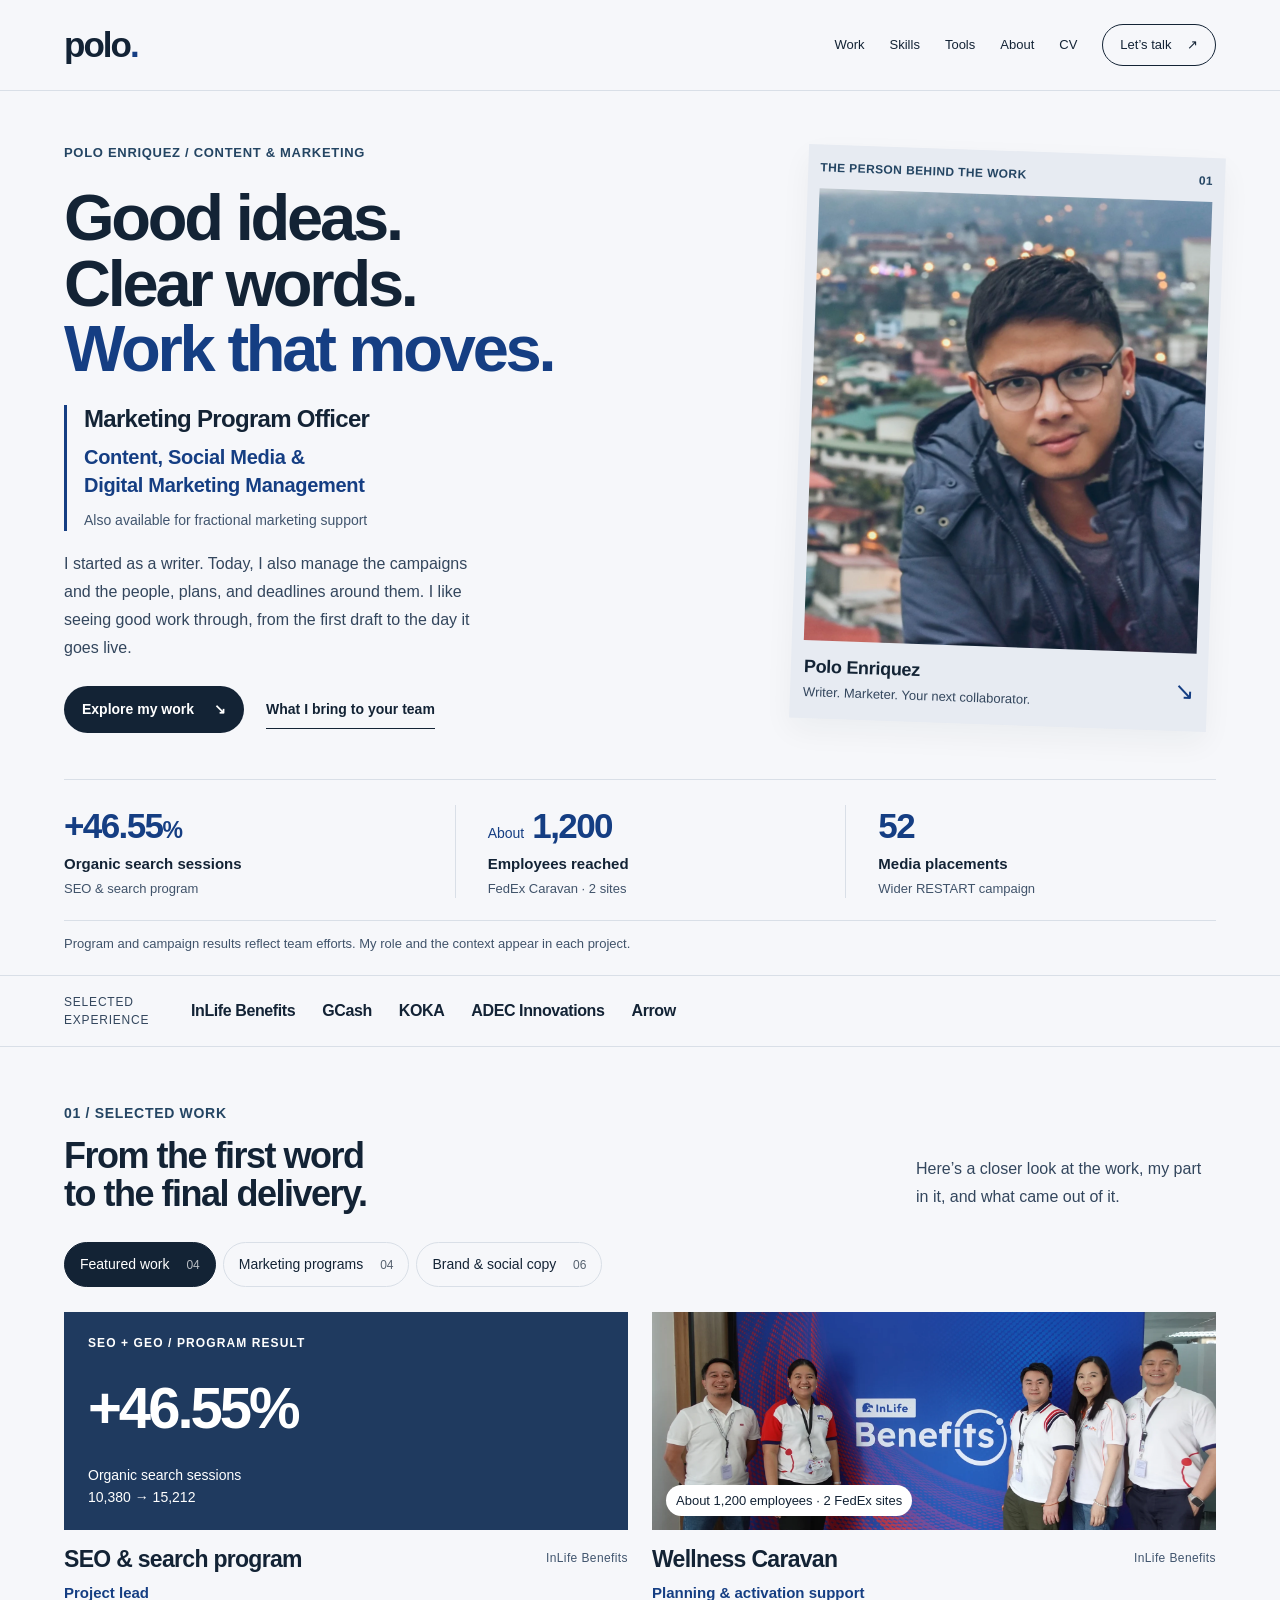
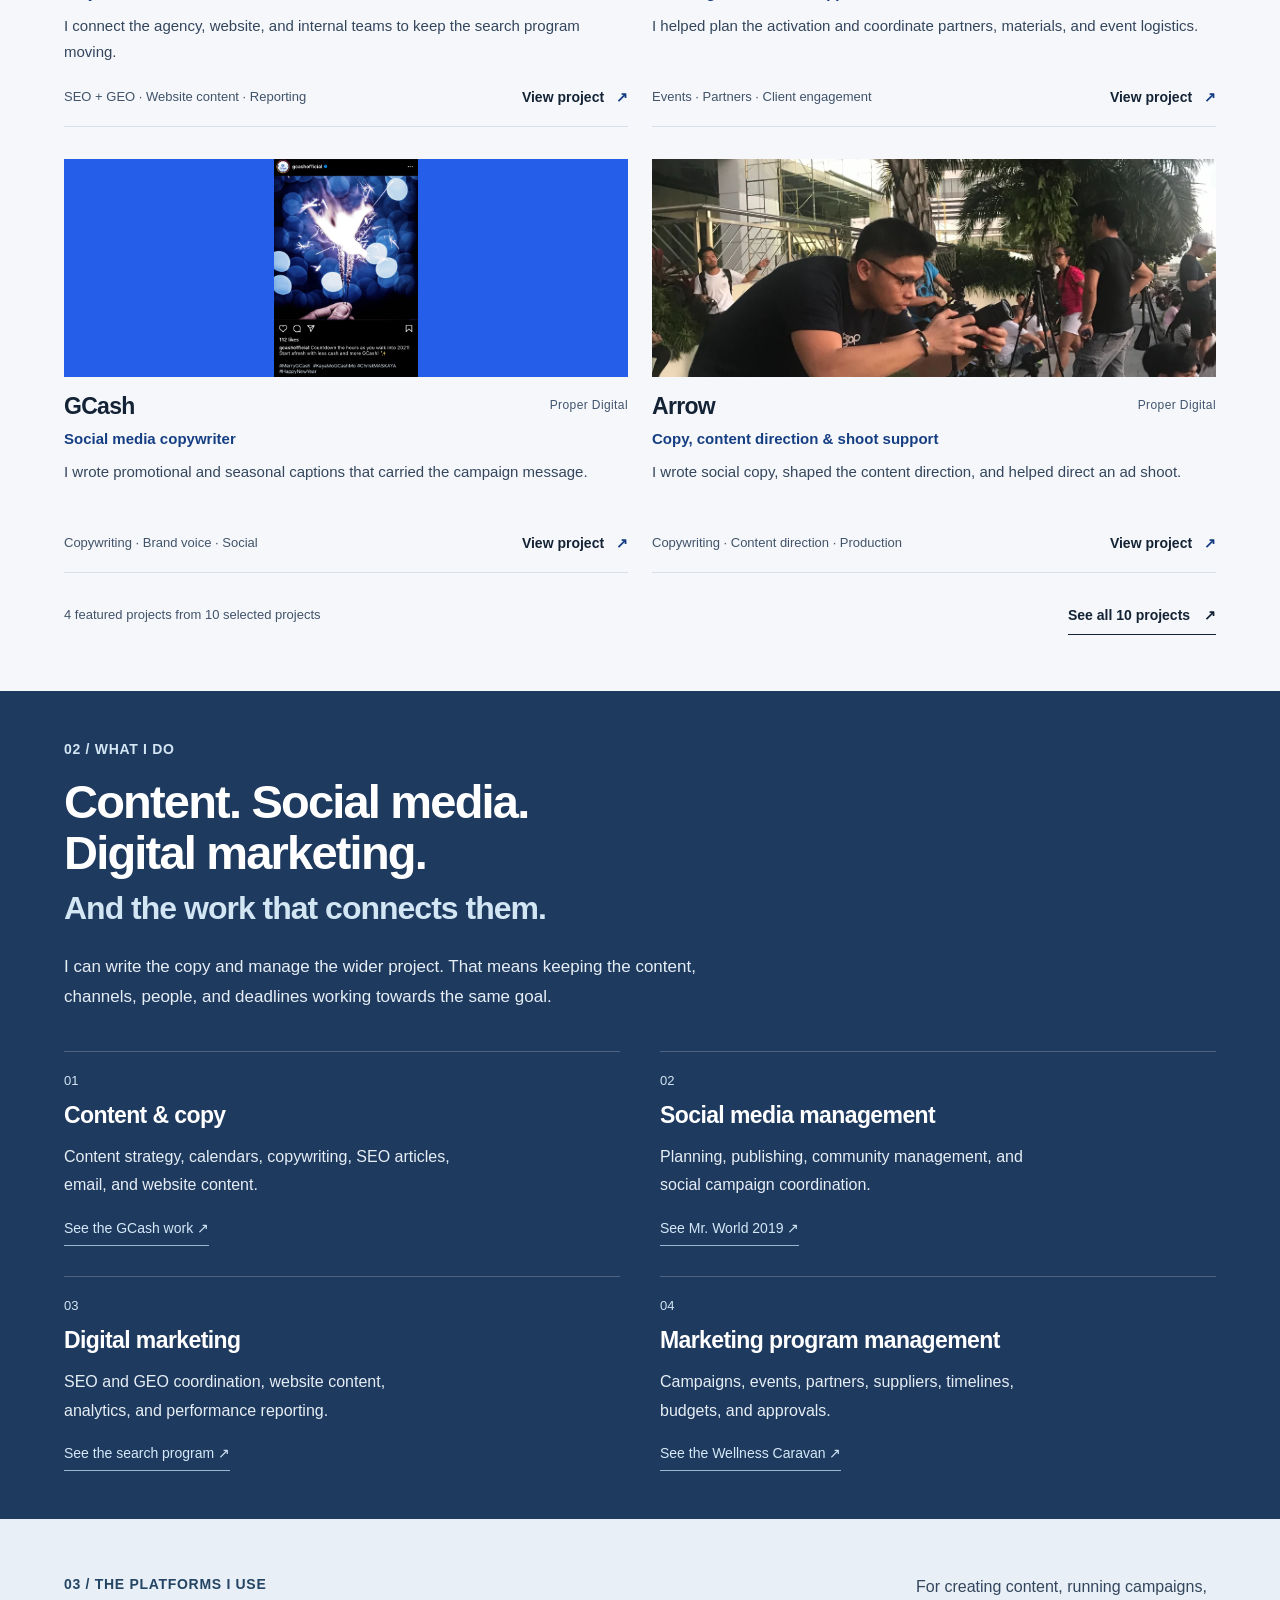
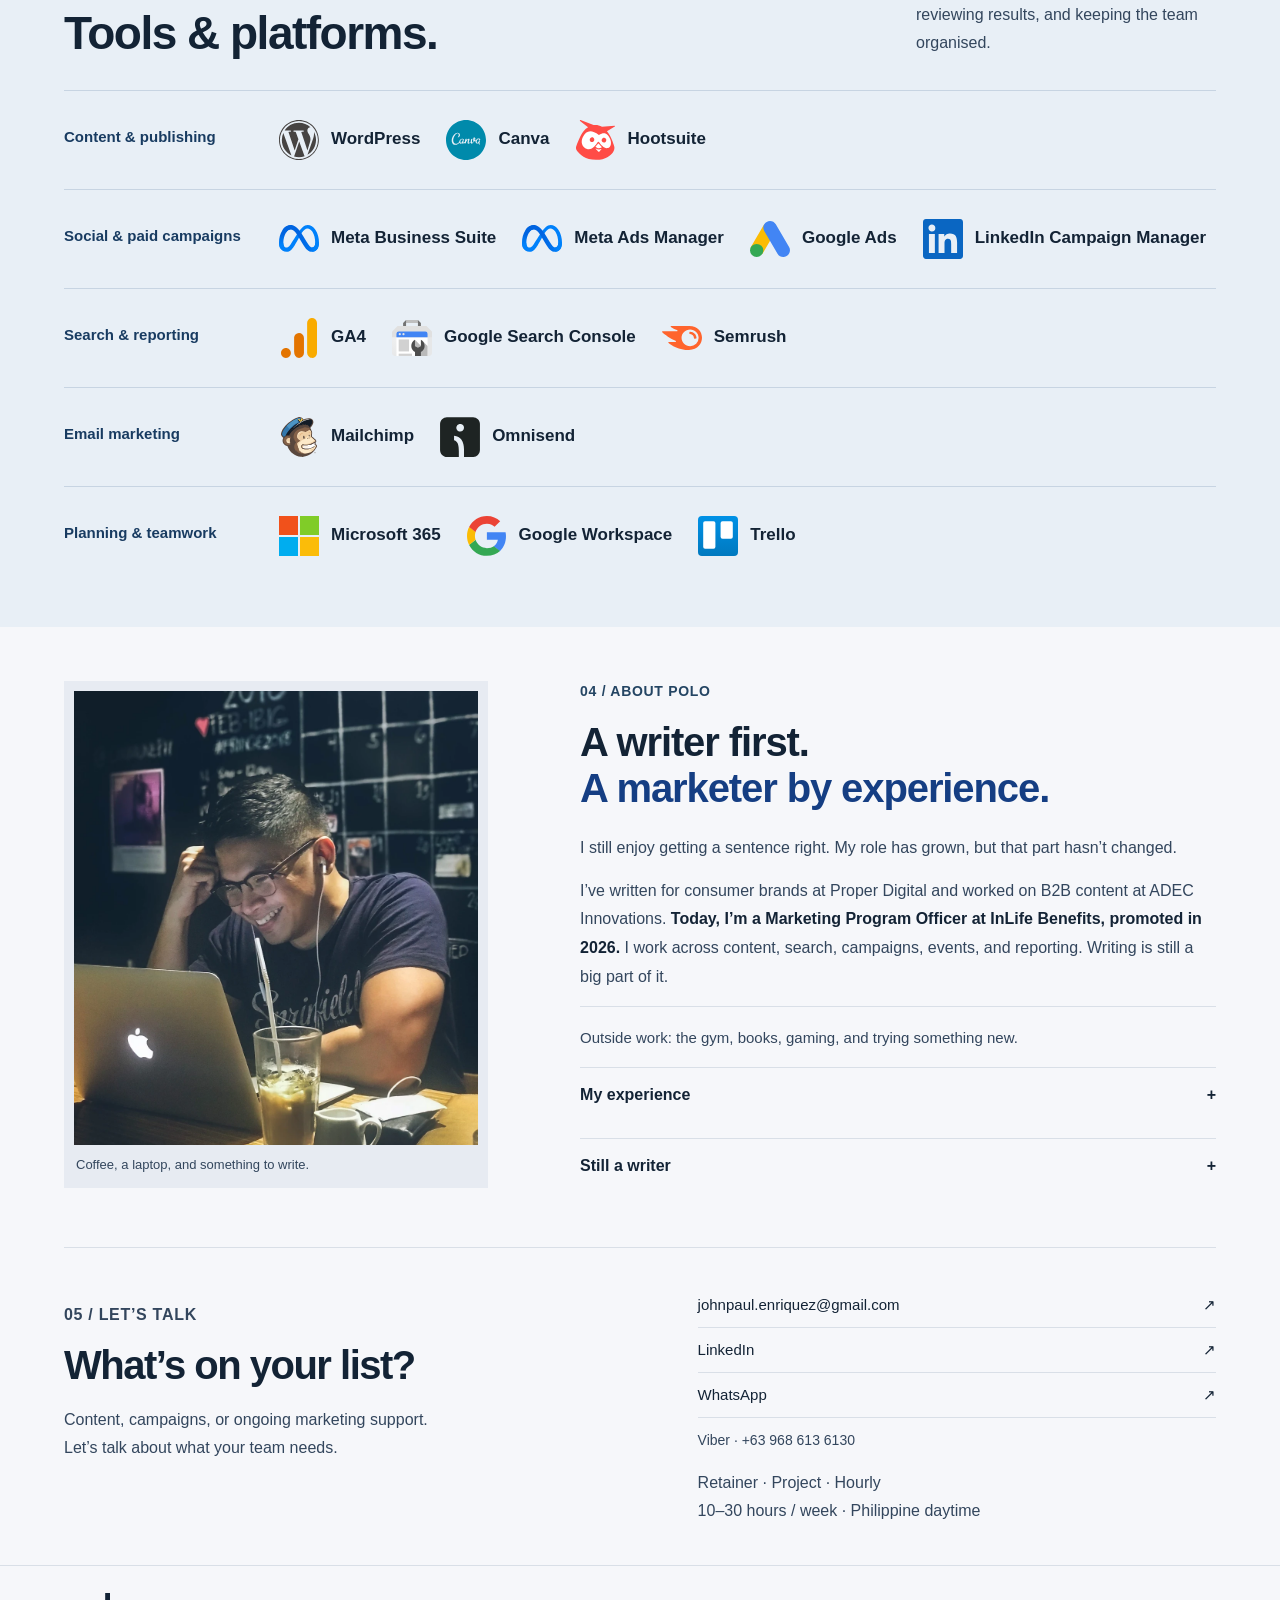
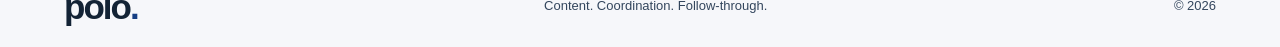
==== commit 811efaf9: "Publish approved portfolio: Nautilus blue, readable headings, project results and tool logos" ====
--- a/index.html
+++ b/index.html
@@ -1,33 +1,91 @@
 <!doctype html>
 <html lang="en">
 <head>
-<meta charset="utf-8"><meta name="viewport" content="width=device-width,initial-scale=1">
-<title>Polo Enriquez | Content & Marketing</title>
-<meta name="description" content="Writer. Marketer. The person who gets it moving. Explore Polo Enriquez’s content, campaigns, and marketing programs, and fractional marketing services.">
-<meta name="theme-color" content="#132335">
-<meta property="og:title" content="Polo Enriquez | Content & Marketing"><meta property="og:description" content="Content, social media, and digital marketing support, from the first word to the final delivery."><meta property="og:type" content="website"><meta property="og:url" content="https://putopao.github.io/">
-<link rel="stylesheet" href="style.css?v=events-20261004">
-<link rel="icon" type="image/svg+xml" href="data:image/svg+xml,%3Csvg xmlns='http://www.w3.org/2000/svg' viewBox='0 0 32 32'%3E%3Crect width='32' height='32' rx='8' fill='%23304dff'/%3E%3Ctext x='16' y='23' text-anchor='middle' font-family='Arial' font-size='23' font-weight='bold' fill='white'%3Ep%3C/text%3E%3C/svg%3E">
-<script defer src="app.js?v=events-20261004"></script>
+<meta charset="utf-8">
+<meta name="viewport" content="width=device-width,initial-scale=1">
+<title>Polo Enriquez | Content &amp; Marketing</title>
+<meta name="description" content="Explore Polo Enriquez’s content, social media, digital marketing, and marketing programs. Selected projects, results, skills, and fractional marketing support.">
+<meta name="theme-color" content="#1f3a5f">
+<meta name="portfolio-version" content="2026-10-22-readable-nautilus">
+<meta property="og:title" content="Polo Enriquez | Content &amp; Marketing">
+<meta property="og:description" content="Content, social media, digital marketing, and the work that connects them.">
+<meta property="og:type" content="website">
+<meta property="og:url" content="https://putopao.github.io/">
+<meta property="og:image" content="https://putopao.github.io/assets/polo-portrait.webp">
+<link rel="canonical" href="https://putopao.github.io/">
+<link rel="stylesheet" href="style.css?v=20261022-readable-nautilus">
+<script defer src="app.js?v=20261022-readable-nautilus"></script>
 </head>
 <body>
-<a class="skip" href="#work">Skip to work</a>
-<header class="site-header"><a href="#home" class="wordmark" aria-label="Polo Enriquez home">polo<span>.</span></a><nav aria-label="Main navigation"><a href="#work">Work</a><a href="#services">Services</a><a href="#about">About</a><a href="assets/Polo-Enriquez-CV-2026.pdf" target="_blank" rel="noopener">CV</a><a href="#contact" class="nav-cta">Let’s talk</a></nav></header>
-<main>
-<section id="home" class="hero">
-<div class="hero-copy"><div class="eyebrow">POLO ENRIQUEZ / CONTENT & MARKETING</div><h1>Good ideas.<br>Clear words.<br><span>Work that<br class="desktop-break"> moves.</span></h1><p class="hero-intro">I’m a writer who grew into a marketer.<br>I plan, create, and manage the work that takes a brand from an idea to its audience.</p><div class="hero-actions"><a class="button dark" href="#work">Explore my work</a><a class="text-link" href="#services">Work with me</a></div></div>
-<figure class="hero-feature personal-feature"><div class="feature-top"><span class="eyebrow">THE PERSON BEHIND THE WORK</span><span class="feature-number">01</span></div><a class="portrait-link" href="#about" aria-label="Get to know Polo"><img src="assets/polo-portrait.webp" width="1600" height="1066" fetchpriority="high" alt="Polo Enriquez wearing glasses and a navy jacket, with a city in the background"><span class="image-view-label">Get to know me</span></a><figcaption class="feature-bottom"><div><strong>Polo Enriquez</strong><span>Writer. Marketer. Your next collaborator.</span></div><span class="feature-mark" aria-hidden="true">↘</span></figcaption></figure>
-<div class="hero-footnote"><span>BASED IN MAKATI, PHILIPPINES</span><span>CONTENT · SOCIAL · DIGITAL · MARKETING OPERATIONS</span></div>
-</section>
-<div class="brand-strip" aria-label="Selected brand and company experience"><span>Selected experience</span><strong>InLife Benefits</strong><strong>GCash</strong><strong>KOKA</strong><strong>ADEC Innovations</strong><strong>Mr. World 2019</strong></div>
-<section id="work" class="section work-section"><div class="section-top"><div><div class="eyebrow">01 / THE WORK</div><h2>From the first word<br>to the final delivery.</h2></div><p class="section-intro">A selection of the programs I coordinate and the brand content I’ve written.</p></div><div class="work-toolbar"><div class="filters" role="group" aria-label="Choose a work category"><button class="filter active" data-filter="program" aria-pressed="true">Marketing programs <span>04</span></button><button class="filter" data-filter="campaign" aria-pressed="false">Social & brand copy <span>06</span></button></div><span id="work-context" class="work-context">InLife Benefits · current work</span></div><div id="project-grid" class="project-grid" aria-live="polite"></div><noscript><p>My work includes the InLife Benefits SEO and search program, Expert Opinion Series, Wellness Caravan, and brand transition, plus copy and content for GCash, KOKA, Miss World Philippines, Mr. World, Wall Street PH, and Arrow. <a href="assets/Polo-Enriquez-CV-2026.pdf">Read my CV for details.</a></p></noscript><p class="work-note">Each project explains my role. Campaigns are team efforts; the selected visuals show the published work.</p></section>
-<section id="services" class="services-section"><div class="section"><div class="section-top"><div><div class="eyebrow">02 / WORK WITH ME</div><h2>Marketing support.<br>With someone who<br><span>owns the follow-through.</span></h2></div><div class="service-intro"><p class="service-label">FRACTIONAL MARKETING SUPPORT</p><p>Content, Social Media &<br>Digital Marketing Management</p><p class="muted">You set the goal. I help turn it into a plan, create the content, coordinate the people, and keep the work moving.</p></div></div><div class="service-list"><details open><summary><span class="service-index">01</span><h3>Content & copy</h3><span class="detail-toggle" aria-hidden="true">+</span></summary><div class="service-body"><p>Clear messaging, a useful content plan, and copy that sounds like your brand.</p><ul><li>Content strategy and calendars</li><li>Copywriting, blogs, and SEO writing</li><li>Email marketing and website content</li></ul><button class="small-link service-request" data-service="Content & copy">Talk about content</button></div></details><details><summary><span class="service-index">02</span><h3>Social media management</h3><span class="detail-toggle" aria-hidden="true">+</span></summary><div class="service-body"><p>Consistent content and day-to-day channel support, with a plan behind each post.</p><ul><li>Content planning and publishing</li><li>Community management</li><li>Social campaign coordination</li></ul><button class="small-link service-request" data-service="Social media management">Talk about social media</button></div></details><details><summary><span class="service-index">03</span><h3>Digital marketing</h3><span class="detail-toggle" aria-hidden="true">+</span></summary><div class="service-body"><p>Connect your content, website, and reporting so your next steps come from what you learn.</p><ul><li>Digital marketing strategy</li><li>Website content management and SEO content support</li><li>Lead generation support</li><li>Analytics and performance reporting</li></ul><button class="small-link service-request" data-service="Digital marketing">Talk about digital marketing</button></div></details><details><summary><span class="service-index">04</span><h3>Marketing operations</h3><span class="detail-toggle" aria-hidden="true">+</span></summary><div class="service-body"><p>Someone to connect the brief, the deadlines, the people, and the final deliverables.</p><ul><li>Campaign coordination</li><li>Marketing project management</li><li>Partner and vendor coordination</li><li>Timelines, approvals, and delivery</li></ul><button class="small-link service-request" data-service="Marketing operations">Talk about coordination</button></div></details></div><div class="engagement"><div><div class="eyebrow">A SETUP THAT FITS YOUR TEAM</div><h3>Let’s make it a<br>working relationship.</h3><p>I work with startups, small businesses, founders, agencies, and international teams. My experience also covers healthcare, insurance, and financial services.</p></div><div class="engagement-options"><div class="engagement-tabs" role="group" aria-label="Engagement options"><button class="engagement-tab active" data-engagement="Retainer" aria-pressed="true">Retainer</button><button class="engagement-tab" data-engagement="Project" aria-pressed="false">Project</button><button class="engagement-tab" data-engagement="Hourly" aria-pressed="false">Hourly</button></div><div id="engagement-copy" aria-live="polite"><h4>A consistent part of your team.</h4><p>Monthly support for ongoing content, campaigns, coordination, and reporting. My preference is a long-term, part-time partnership.</p></div><div class="availability"><span>10–30 hours / week</span><span>Primarily Philippine daytime</span><span>A few hours of overlap with US, UK, and Australian teams, by agreement</span></div></div></div></div></section>
-<section id="about" class="section about-section"><div class="about-heading"><div class="eyebrow">03 / THE PERSON BEHIND THE WORK</div><h2>A writer first.<br>A marketer<br><span class="serif">by experience.</span></h2><figure class="about-photo"><img src="assets/polo-at-work.webp" width="1050" height="1400" loading="lazy" alt="Polo smiling while using a laptop at a café"><figcaption>A familiar setup: coffee, a laptop, and something to write.</figcaption></figure><a class="button outline" href="assets/Polo-Enriquez-CV-2026.pdf" download="Polo-Enriquez-CV-2026.pdf">Download my CV</a></div><div class="about-copy"><p class="large-copy">Hi, I’m Polo. I started with words. Over time, I started managing everything around them.</p><p>At Proper Digital Marketing, I wrote for consumer brands and events, then took on content direction, publishing schedules, and campaign coordination. At ADEC Innovations, I worked on blogs, websites, webinars, and B2B content.</p><p>Today, I’m a Marketing Program Officer at InLife Benefits. I work across content, search, digital campaigns, events, partners, budgets, and reporting. I was promoted to this role in 2026.</p><p>The writing background still shapes how I work. I think about the audience, the message, and what needs to happen next. I’m happy to write the copy or coordinate the wider project that gets it delivered.</p><div class="outside-work"><span class="eyebrow">WHEN THE LAPTOP CLOSES</span><p>You’ll usually find me at the gym, reading, or gaming. I also like trying something new. A change of routine gives me a fresh perspective.</p><div class="interest-tags"><span>Gym</span><span>Books</span><span>Gaming</span><span>New experiences</span></div></div></div></section>
-<section class="section timeline-section" aria-label="Career experience"><div class="timeline-row"><span>2023–PRESENT</span><h3>InLife Benefits</h3><p>Marketing Program Officer<br><small>Current role since 2026</small></p></div><div class="timeline-row"><span>2021–2023</span><h3>ADEC Innovations</h3><p>Senior Content Specialist</p></div><div class="timeline-row"><span>2019–2020</span><h3>Proper Digital Marketing</h3><p>Digital Content Specialist</p></div><div class="tools"><span class="eyebrow">TOOLS I WORK WITH</span><p>WordPress · Meta Business Suite · GA4 · Google Search Console · Semrush · Mailchimp · Omnisend · Canva · Microsoft 365 · Google Workspace · Trello</p></div></section>
-<section id="writing" class="writing-section"><div class="section writing-inner"><div><div class="eyebrow">04 / STILL A WRITER</div><h2>Some words<br>are personal.</h2><p class="writing-description">A short story I wrote for my college English Literature final. A storm, a chance meeting, and a crush that didn’t quite go to plan.</p><button class="button dark" id="read-story">Read the story</button></div><div class="story-excerpt"><span class="eyebrow">CREATIVE WRITING / A SHORT STORY</span><blockquote>“Then it hit me.<br><br>I missed this.”</blockquote><p>By John Paul L. Enriquez<br><span>Original college work, lightly edited for grammar and readability.</span></p></div></div></section>
-<section id="contact" class="section contact-section"><div class="contact-info"><div class="eyebrow">05 / LET’S TALK</div><h2>What’s on<br><span>your list?</span></h2><p>Need ongoing marketing support, help with a campaign, or someone to take ownership of your content?</p><p>I’m open to fractional partnerships, part-time remote work, and full-time marketing opportunities.</p><a class="email-link" href="mailto:johnpaul.enriquez@gmail.com">johnpaul.enriquez@gmail.com</a><div class="contact-links"><a href="https://www.linkedin.com/in/john-paul-enriquez/" target="_blank" rel="noopener noreferrer">LinkedIn</a><a href="https://wa.me/639686136130" target="_blank" rel="noopener noreferrer">WhatsApp</a><button type="button" id="viber-info">Viber</button></div><div id="viber-detail" class="viber-detail" hidden><p>Find me on Viber using <strong>+63 968 613 6130</strong>.</p><button class="small-link" type="button" id="copy-number">Copy number</button><span id="number-status" role="status"></span></div><p class="contact-number">+63 968 613 6130 · Makati, Philippines</p></div><form id="contact-form" class="contact-form"><h3>Tell me what you have in mind.</h3><div class="form-row"><label>Your name<input name="name" autocomplete="name" required maxlength="100" placeholder="Name"></label><label>Your email<input name="email" type="email" autocomplete="email" required maxlength="180" placeholder="you@company.com"></label></div><label>Company / organization <span class="optional">(optional)</span><input name="company" autocomplete="organization" maxlength="160" placeholder="Company name"></label><div class="form-row"><label>What do you need help with?<select name="service" id="service-select"><option value="">Choose a service</option>Content & copy</option><option>Social media management</option><option>Digital marketing</option><option>Marketing operations</option><option>Several services</option><option>Job opportunity</option></select></label><label>Engagement<select name="engagement" id="engagement-select"><option>Not sure yet</option><option>Retainer</option><option>Project</option><option>Hourly</option><option>Part-time role</option><option>Full-time role</option></select></label></div><label>Your message<textarea name="message" rows="4" required minlength="10" maxlength="3500" placeholder="A little about your goal, scope, and timing…"></textarea></label><div class="form-actions"><button class="button blue" type="submit">Prepare email</button><button class="small-link" id="copy-inquiry" type="button">Copy message instead</button></div><p class="form-note">This opens a draft in your email app. Review it and send it there. Your details aren’t stored on this site.</p><p id="form-status" class="form-status" role="status"></p></form></section>
-</main>
-<footer><a href="#home" class="wordmark" aria-label="Back to top">polo<span>.</span></a><span>John Paul “Polo” Enriquez</span><span>Content. Coordination. Follow-through.</span><span>© 2026</span></footer>
-<dialog id="project-dialog" aria-labelledby="project-title"><div class="dialog-topbar"><span class="eyebrow" id="project-type">PROJECT</span><button class="close-dialog" type="button" aria-label="Close project">Close <span aria-hidden="true">×</span></button></div><div id="project-content"></div></dialog>
-<dialog id="story-dialog" aria-labelledby="story-title"><div class="dialog-topbar"><span class="eyebrow">CREATIVE WRITING</span><button class="close-dialog" type="button" aria-label="Close story">Close <span aria-hidden="true">×</span></button></div><article class="full-story"><h2 id="story-title">A Short Story</h2><p class="story-byline">Written by John Paul L. Enriquez</p><p class="story-edit-note">Originally written for a college English Literature final. Lightly edited for grammar and readability.</p><div id="story-text"></div></article></dialog>
-</body></html>
+<div id="polo-portfolio">
+  <div class="pp-site">
+    <header class="pp-header">
+      <a class="pp-wordmark" href="#pp-home" aria-label="Polo home">polo<span>.</span></a>
+      <nav aria-label="Preview navigation">
+        <a href="#pp-work">Work</a><a href="#pp-skills">Skills</a><a href="#pp-tools">Tools</a><a class="pp-secondary-nav" href="#pp-about">About</a><a class="pp-secondary-nav" href="assets/Polo-Enriquez-CV-2026.pdf" target="_blank" rel="noopener noreferrer">CV</a>
+        <button type="button" class="pp-nav-contact cursor-interaction" data-scroll="pp-contact">Let’s talk <span aria-hidden="true">↗</span></button>
+      </nav>
+    </header>
+    <section class="pp-hero" id="pp-home">
+      <div class="pp-hero-copy">
+        <p class="pp-eyebrow">POLO ENRIQUEZ / CONTENT &amp; MARKETING</p>
+        <h1>Good ideas.<br>Clear words.<br><span>Work that moves.</span></h1>
+        <div class="pp-identity"><p class="pp-role">Marketing Program Officer</p><p class="pp-professional-scope">Content, Social Media &amp;<br>Digital Marketing Management</p><p class="pp-fractional">Also available for fractional marketing support</p></div>
+        <p class="pp-intro">I started as a writer. Today, I also manage the campaigns and the people, plans, and deadlines around them. I like seeing good work through, from the first draft to the day it goes live.</p>
+        <div class="pp-actions"><button type="button" class="pp-primary cursor-interaction" data-scroll="pp-work">Explore my work <span aria-hidden="true">↘</span></button><button type="button" class="pp-text-button cursor-interaction" data-scroll="pp-skills">What I bring to your team</button></div>
+      </div>
+      <figure class="pp-portrait">
+        <div class="pp-portrait-top"><span>THE PERSON BEHIND THE WORK</span><span>01</span></div>
+        <img src="assets/polo-portrait.webp" alt="Polo Enriquez in a navy jacket, with a city in the background">
+        <figcaption><div><strong>Polo Enriquez</strong><span>Writer. Marketer. Your next collaborator.</span></div><span aria-hidden="true">↘</span></figcaption>
+      </figure>
+    </section>
+    <div class="pp-impact" aria-label="Selected program results">
+      <div><strong>+46.55<span>%</span></strong><span>Organic search sessions</span><small>SEO &amp; search program</small></div>
+      <div><strong><span class="pp-estimate">About</span> 1,200</strong><span>Employees reached</span><small>FedEx Caravan · 2 sites</small></div>
+      <div><strong>52</strong><span>Media placements</span><small>Wider RESTART campaign</small></div>
+    </div>
+    <p class="pp-impact-note">Program and campaign results reflect team efforts. My role and the context appear in each project.</p>
+    <div class="pp-brands"><span>SELECTED EXPERIENCE</span><strong>InLife Benefits</strong><strong>GCash</strong><strong>KOKA</strong><strong>ADEC Innovations</strong><strong>Arrow</strong></div>
+    <section class="pp-work" id="pp-work">
+      <div class="pp-section-heading"><div><p class="pp-eyebrow">01 / SELECTED WORK</p><h2>From the first word<br>to the final delivery.</h2></div><p>Here’s a closer look at the work, my part in it, and what came out of it.</p></div>
+      <div class="pp-filters" role="group" aria-label="Choose work category">
+        <button type="button" data-filter="featured" aria-pressed="true" class="cursor-interaction">Featured work <span>04</span></button>
+        <button type="button" data-filter="program" aria-pressed="false" class="cursor-interaction">Marketing programs <span>04</span></button>
+        <button type="button" data-filter="campaign" aria-pressed="false" class="cursor-interaction">Brand &amp; social copy <span>06</span></button>
+      </div>
+      <div id="pp-projects" class="pp-projects" aria-live="polite"></div>
+      <div class="pp-project-detail" id="pp-detail" hidden aria-live="polite"></div>
+      <div class="pp-more"><span id="pp-work-count">4 featured projects from 10 selected projects</span><button type="button" id="pp-all-work" class="pp-text-button cursor-interaction">See all 10 projects <span aria-hidden="true">↗</span></button></div>
+    </section>
+    <section class="pp-skills" id="pp-skills">
+      <div class="pp-section-heading pp-skills-heading"><div><p class="pp-eyebrow">02 / WHAT I DO</p><h2>Content. Social media.<br>Digital marketing.<br><span>And the work that connects them.</span></h2></div><p>I can write the copy and manage the wider project. That means keeping the content, channels, people, and deadlines working towards the same goal.</p></div>
+      <div class="pp-skill-grid">
+        <div><span class="pp-skill-number">01</span><h3>Content &amp; copy</h3><p>Content strategy, calendars, copywriting, SEO articles, email, and website content.</p><button type="button" data-project="gcash" class="pp-proof cursor-interaction">See the GCash work <span aria-hidden="true">↗</span></button></div>
+        <div><span class="pp-skill-number">02</span><h3>Social media management</h3><p>Planning, publishing, community management, and social campaign coordination.</p><button type="button" data-project="mrworld" class="pp-proof cursor-interaction">See Mr. World 2019 <span aria-hidden="true">↗</span></button></div>
+        <div><span class="pp-skill-number">03</span><h3>Digital marketing</h3><p>SEO and GEO coordination, website content, analytics, and performance reporting.</p><button type="button" data-project="search" class="pp-proof cursor-interaction">See the search program <span aria-hidden="true">↗</span></button></div>
+        <div><span class="pp-skill-number">04</span><h3>Marketing program management</h3><p>Campaigns, events, partners, suppliers, timelines, budgets, and approvals.</p><button type="button" data-project="wellness" class="pp-proof cursor-interaction">See the Wellness Caravan <span aria-hidden="true">↗</span></button></div>
+      </div>
+    </section>
+    <section class="pp-tools-section" id="pp-tools" aria-labelledby="pp-tools-heading">
+      <div class="pp-section-heading"><div><p class="pp-eyebrow">03 / THE PLATFORMS I USE</p><h2 id="pp-tools-heading">Tools &amp; platforms.</h2></div><p>For creating content, running campaigns, reviewing results, and keeping the team organised.</p></div>
+      <div class="pp-tool-rows">
+        <div class="pp-tool-row"><h3>Content &amp; publishing</h3><ul><li><img class="pp-tool-logo" src="assets/tool-logos/wordpress.svg" alt="" aria-hidden="true" width="40" height="40"><span>WordPress</span></li><li><img class="pp-tool-logo" src="assets/tool-logos/canva.svg" alt="" aria-hidden="true" width="40" height="40"><span>Canva</span></li><li><img class="pp-tool-logo" src="assets/tool-logos/hootsuite.svg" alt="" aria-hidden="true" width="40" height="40"><span>Hootsuite</span></li></ul></div>
+        <div class="pp-tool-row"><h3>Social &amp; paid campaigns</h3><ul><li><img class="pp-tool-logo" src="assets/tool-logos/meta-business-suite.svg" alt="" aria-hidden="true" width="40" height="40"><span>Meta Business Suite</span></li><li><img class="pp-tool-logo" src="assets/tool-logos/meta-ads-manager.svg" alt="" aria-hidden="true" width="40" height="40"><span>Meta Ads Manager</span></li><li><img class="pp-tool-logo" src="assets/tool-logos/google-ads.svg" alt="" aria-hidden="true" width="40" height="40"><span>Google Ads</span></li><li><img class="pp-tool-logo" src="assets/tool-logos/linkedin-campaign-manager.svg" alt="" aria-hidden="true" width="40" height="40"><span>LinkedIn Campaign Manager</span></li></ul></div>
+        <div class="pp-tool-row"><h3>Search &amp; reporting</h3><ul><li><img class="pp-tool-logo" src="assets/tool-logos/ga4.svg" alt="" aria-hidden="true" width="40" height="40"><span>GA4</span></li><li><img class="pp-tool-logo" src="assets/tool-logos/google-search-console.svg" alt="" aria-hidden="true" width="40" height="40"><span>Google Search Console</span></li><li><img class="pp-tool-logo" src="assets/tool-logos/semrush.svg" alt="" aria-hidden="true" width="40" height="40"><span>Semrush</span></li></ul></div>
+        <div class="pp-tool-row"><h3>Email marketing</h3><ul><li><img class="pp-tool-logo" src="assets/tool-logos/mailchimp.svg" alt="" aria-hidden="true" width="40" height="40"><span>Mailchimp</span></li><li><img class="pp-tool-logo" src="assets/tool-logos/omnisend.svg" alt="" aria-hidden="true" width="40" height="40"><span>Omnisend</span></li></ul></div>
+        <div class="pp-tool-row"><h3>Planning &amp; teamwork</h3><ul><li><img class="pp-tool-logo" src="assets/tool-logos/microsoft-365.svg" alt="" aria-hidden="true" width="40" height="40"><span>Microsoft 365</span></li><li><img class="pp-tool-logo" src="assets/tool-logos/google-workspace.svg" alt="" aria-hidden="true" width="40" height="40"><span>Google Workspace</span></li><li><img class="pp-tool-logo" src="assets/tool-logos/trello.svg" alt="" aria-hidden="true" width="40" height="40"><span>Trello</span></li></ul></div>
+      </div>
+    </section>
+    <section class="pp-about" id="pp-about">
+      <figure><img src="assets/polo-at-work.webp" alt="Polo smiling at his laptop in a café"><figcaption>Coffee, a laptop, and something to write.</figcaption></figure>
+      <div><p class="pp-eyebrow">04 / ABOUT POLO</p><h2>A writer first.<br><em>A marketer by experience.</em></h2><p>I still enjoy getting a sentence right. My role has grown, but that part hasn’t changed.</p><p>I’ve written for consumer brands at Proper Digital and worked on B2B content at ADEC Innovations. <strong>Today, I’m a Marketing Program Officer at InLife Benefits, promoted in 2026.</strong> I work across content, search, campaigns, events, and reporting. Writing is still a big part of it.</p><p class="pp-personal">Outside work: the gym, books, gaming, and trying something new.</p><details class="pp-career"><summary class="cursor-interaction">My experience <span aria-hidden="true">+</span></summary><div><p><strong>InLife Benefits · 2023–present</strong><br>Marketing Program Officer since 2026<br>Previously Senior Marketing Specialist</p><p><strong>ADEC Innovations · 2021–2023</strong><br>Senior Content Specialist</p><p><strong>Proper Digital Marketing · 2019–2020</strong><br>Digital Content Specialist</p></div></details><details class="pp-career"><summary class="cursor-interaction">Still a writer <span aria-hidden="true">+</span></summary><div class="pp-story-text"><p>I was in my second year of being a coach in a BPO when I first saw him. It was a stormy Monday afternoon, and we were sent home early because a Signal No. 4 typhoon was about to hit Metro Manila.</p><p>I hurriedly boarded a jeepney when he sat right in front of me. As the jeepney hurtled along Ayala with only the two of us as passengers, I couldn’t help but glance at him.</p><p>He was a very good-looking guy. His hair was fixed with wax, and his sporty-scented perfume was enough to leave anyone stunned. It was that intoxicatingly good. He was fit like me, and I was a bit taller than he was. I knew it was rude to stare, but I couldn’t help looking at him.</p><p>Then he noticed me looking.</p><p>At that moment, I didn’t know what to do. I felt a lump in my throat, forced an awkward smile, and mustered enough courage to ask him, “Have we met before?” because, strange as it may sound, I really felt like I had already seen him somewhere.</p><p>He looked confused. He looked at me intently, probably trying to recall if he knew me.</p><p>“I’m not sure. I don’t think so,” he replied.</p><p>“Oh,” I said as I pursed my lips. With my face red from embarrassment, I added, “I thought you looked really familiar.”</p><p>Despite the cold, howling winds, I felt the heat from my cheeks, which I was sure he noticed.</p><p>“I’m Ian, by the way.”</p><p>He extended his hand, so I shook it out of politeness.</p><p>“I’m Paolo. It’s nice to meet you.”</p><p>With my hand trembling, I had to pull it back before I embarrassed myself even more.</p><p>He beamed a smile, and that was when I noticed he had braces. That made him all the more attractive.</p><p>The rain was pouring hard, and much of Metro Manila was already flooded. As the jeepney made its way through the flooded streets of Yakal, the driver had to stop.</p><p>“Uy, pasensya na, mga boss,” he said with regret in his voice. “Masyado na mataas yung baha, baka tumirik tayo. Balik ko na lang pamasahe nyo.”</p><p>We took back our fare, got off the jeepney, and headed to the nearest shed. I reached into my bag to get my umbrella when I noticed that he didn’t have one.</p><p>“Gusto mo makisilong?” I offered.</p><p>“Thanks.” He beamed at me, flashing his braces. “I forgot mine at home. I was already running late when I left this morning.”</p><p>“Where are you from, by the way?” he asked.</p><p>It took me a while before I replied. I was hypnotized by his smile.</p><p>“Still quite far from here, so I still have to take another ride. I’d have to wait for the flood to subside, though, so I’ll hang out somewhere first. Probably a fast-food chain or something, where I can wait this storm out.”</p><p>He looked puzzled, gave me a calculating look, took out his phone, and started texting. Once he was done, he looked at me and said, “My place is just a couple of blocks from here. If you want, you can crash there first and wait for the storm to pass.”</p><p>This guy is really nice, I thought to myself as my stomach started to flutter.</p><p>“Are you sure it’s okay? I don’t want to impose.”</p><p>“You seem like a nice guy, so it’s cool. Besides, we’re already drenched. I have a change of clothes there, and we can wait for your clothes to dry.”</p><p>He probably saw that I still wasn’t convinced, so he added, “I also have food.”</p><p>I was already hungry and cold, so who was I to say no?</p><p>As we walked along flooded Chino Roces, my arm gently brushed against his, and that made me feel tingly all over. I was trying to contain myself, trying not to break into a wide grin. My head felt a bit fuzzy with the idea of actually having a crush.</p><p>I hadn’t had a crush in the longest time!</p><p>When we got to his apartment, he handed me a fresh set of clothes together with a towel and asked me to change so he could dry our clothes.</p><p>I went straight to the bathroom, hurriedly dried myself, and put on the fresh set of clothes. As I was changing, I noticed that there were two sets of toothbrushes and a lot of hair products.</p><p>I smiled.</p><p>“That’s probably why his hair still looked great despite getting wet,” I whispered to myself.</p><p>As I got out of the bathroom, I noticed that he had already finished changing. He asked me for my wet clothes, set the dryer, and then headed to the kitchen.</p><p>He took a couple of cup noodles from the cupboard and made me choose between beef and seafood.</p><p>I chose beef, which made him flash his boyish smile.</p><p>“Perfect! I like seafood,” he exclaimed, looking as adorable as a kid who was about to open his gift on Christmas.</p><p>We talked about a lot of things while filling our stomachs: where we were from, our families, things we were interested in, life goals, and so on.</p><p>He made me feel very comfortable.</p><p>I had almost forgotten this feeling.</p><p>It had been five years since my last relationship. That breakup broke me. I never thought I’d feel this again, much less with a complete stranger.</p><p>Then it hit me.</p><p>I missed this.</p><p>That longing feeling of having someone to call your own. That security of having someone to back you up. Knowing that you’re not alone. That you have a partner.</p><p>Ding dong!</p><p>The doorbell rang, taking me out of my daydream.</p><p>Ian stood up and hurriedly answered the door.</p><p>“Hi! Sorry, it took me too long. I had to walk a couple of blocks,” a new voice said.</p><p>Ian came back with a guy, who set the things he was carrying down in the corner.</p><p>Then Ian gave him a kiss on the lips.</p><p>“It’s okay, babe. I’m just glad you’re safe,” Ian said.</p><p>The guy was wearing a yellow raincoat and was dripping wet. He was also very good-looking, with a charming face and an even more upbeat demeanor.</p><p>“Most of the streets are flooded, and I had to pass by the grocery on my way here. I heard it’s gonna be the worst storm of the year,” he continued as he approached me and extended his hand.</p><p>“Hello, I’m Joshua, Ian’s partner. He texted a while ago and told me that he met you on his way home. Glad to know you’re both safe!”</p><p>He smiled, waiting for me to shake his hand.</p><p>It all started to make sense.</p><p>That was why Ian had been texting a lot.</p><p>That was why there were two toothbrushes in the bathroom.</p><p>It took me a few moments before I fully realized what had happened.</p><p>My daydream was cut short as I felt a lump in my throat. Nevertheless, I reached for Joshua’s hand and shook it.</p><p>“Hello, nice to meet you. I’m Paolo,” I said, my voice almost shaking. “Thanks for letting me crash. I don’t mean to inconvenience you guys.”</p><p>“No worries, not a problem at all! I’m sure you would do the same for another person in need,” Josh said.</p><p>It took all my strength to keep myself from laughing.</p><p>Was I really that lonely that I had to fantasize about someone who was just being nice?</p><p>I couldn’t believe it.</p><p>I could already hear my friends laughing when they heard about this.</p><p>Well, at least it was fun while it lasted.</p><p>As the storm cleared a few hours later, I bade Ian and Josh goodbye. I promised to keep in touch, which I did, and we’re all good friends until now.</p><p>In my moment of sadness, I was just glad to know that there was still a chance I could feel the way I did that night.</p><p>There was still hope for me.</p><p>I just wished that the next time I felt this way, it would be at the right moment, with the right guy.</p></div></details></div>
+    </section>
+    <section class="pp-contact" id="pp-contact"><div><p class="pp-eyebrow">05 / LET’S TALK</p><h2>What’s on your list?</h2><p>Content, campaigns, or ongoing marketing support.<br>Let’s talk about what your team needs.</p></div><div class="pp-contact-options"><a href="mailto:johnpaul.enriquez@gmail.com">johnpaul.enriquez@gmail.com <span aria-hidden="true">↗</span></a><a href="https://www.linkedin.com/in/john-paul-enriquez/" target="_blank" rel="noopener noreferrer">LinkedIn <span aria-hidden="true">↗</span></a><a href="https://wa.me/639686136130" target="_blank" rel="noopener noreferrer">WhatsApp <span aria-hidden="true">↗</span></a><span>Viber · +63 968 613 6130</span><p>Retainer · Project · Hourly<br>10–30 hours / week · Philippine daytime</p></div></section>
+    <footer class="pp-footer"><a class="pp-wordmark" href="#pp-home">polo<span>.</span></a><span>Content. Coordination. Follow-through.</span><span>© 2026</span></footer>
+  </div>
+</div>
+
+<noscript><p style="padding:32px">Selected work includes the InLife Benefits SEO program, Wellness Caravan, Expert Opinion Series, RESTART, GCash, Arrow, KOKA, Wall Street PH, Miss World Philippines, and Mr. World International. <a href="assets/Polo-Enriquez-CV-2026.pdf">Read my CV</a> for more details.</p></noscript>
+</body>
+</html>
--- a/style.css
+++ b/style.css
@@ -1,30 +1,334 @@
-:root{--ink:#132335;--blue:#304dff;--paper:#f6f7fa;--white:#fff;--line:#d9dfe7;--muted:#596777}*{box-sizing:border-box}html{scroll-behavior:smooth;scroll-padding-top:96px}body{margin:0;color:var(--ink);background:var(--paper);font-family:Arial,Helvetica,sans-serif;font-size:16px;-webkit-font-smoothing:antialiased}body.modal-open{overflow:hidden}button,input,select,textarea{font:inherit}button,a{-webkit-tap-highlight-color:transparent}button{cursor:pointer}a{color:inherit}button:focus-visible,a:focus-visible,summary:focus-visible,input:focus-visible,select:focus-visible,textarea:focus-visible{outline:3px solid #6c82ff;outline-offset:5px}::selection{background:#cbd4ff;color:var(--ink)}.site-header{display:flex;justify-content:space-between;align-items:center;max-width:1440px;padding:27px 6%;margin:auto;border-bottom:1px solid var(--line)}nav{display:flex;gap:32px;align-items:center}nav a{text-decoration:none;font-size:15px}nav a:hover{color:var(--blue)}.wordmark{font-size:38px;letter-spacing:-2px;font-weight:800;text-decoration:none;line-height:1}.wordmark span{color:var(--blue)}.nav-cta{border:1px solid var(--ink);border-radius:24px;padding:12px 22px;transition:background .2s,color .2s}.nav-cta:hover{background:var(--ink);color:white}.hero{max-width:1440px;margin:auto;padding:74px 6% 24px;display:grid;grid-template-columns:1.45fr .75fr;column-gap:7%;align-items:center}.eyebrow{font-size:12px;letter-spacing:1.4px;font-weight:700;line-height:1.5}.hero h1{font-size:clamp(56px,6.8vw,104px);line-height:.98;letter-spacing:-5.5px;margin:32px 0 30px;font-weight:700}.hero h1 span{color:var(--blue)}p{font-size:17px;line-height:1.65}.hero-intro{max-width:440px;color:var(--muted);margin-bottom:27px}.hero-actions{display:flex;align-items:center;gap:26px}.button{display:inline-flex;justify-content:center;align-items:center;padding:17px 26px;text-decoration:none;border-radius:30px;border:1px solid transparent;font-size:15px;font-weight:600;line-height:1.4;transition:background .2s,transform .2s}.button:hover{transform:translateY(-2px)}.dark{color:white;background:var(--ink)}.dark:hover{background:var(--blue)}.blue{background:var(--blue);color:white}.blue:hover{background:#1934d8}.outline{border-color:var(--ink);color:var(--ink);background:transparent}.outline:hover{color:white;background:var(--ink)}.text-link,.small-link{background:none;border:0;text-decoration:underline;text-underline-offset:5px;font-size:14px;font-weight:600;padding:5px 0;color:inherit}.text-link:hover,.small-link:hover{color:var(--blue)}.hero-feature{padding:18px 18px 0;background:#e7ebf2;transform:rotate(3deg);border-radius:3px;margin:10px -4px 16px 0;box-shadow:0 16px 42px #1220340c;transition:transform .4s}.hero-feature:hover{transform:rotate(0)}.feature-top{display:flex;align-items:center;justify-content:space-between;gap:16px;padding-bottom:14px}.feature-top .eyebrow{font-size:12px;letter-spacing:1px}.feature-number{font-family:Georgia,serif;font-size:24px}.hero-image-button{border:0;background:#092d61;width:100%;height:365px;overflow:hidden;position:relative;display:block;padding:0}.hero-image-button img{width:100%;height:100%;object-fit:cover;object-position:center 18%;transition:transform .5s}.hero-image-button:hover img{transform:scale(1.045)}.image-view-label{position:absolute;bottom:15px;right:15px;background:white;border-radius:22px;padding:12px 17px;font-size:13px;font-weight:600}.feature-bottom{display:flex;align-items:center;justify-content:space-between;padding:21px 4px}.feature-bottom strong{display:block;font-size:21px;margin-bottom:5px}.feature-bottom span{font-size:13px;color:var(--muted)}.feature-bottom .feature-mark{font-size:28px;color:var(--ink)}.hero-footnote{grid-column:1/-1;display:flex;justify-content:space-between;gap:20px;padding:42px 0 12px;font-size:12px;letter-spacing:1.2px;color:var(--muted)}.brand-strip{background:var(--ink);color:white;display:flex;align-items:center;justify-content:space-between;gap:30px;padding:30px max(6%,calc((100vw - 1267px)/2));margin-top:8px}.brand-strip>span{font-size:12px;color:#b0bdcc;max-width:75px;line-height:1.4}.brand-strip strong{font-size:19px;letter-spacing:-.4px;white-space:nowrap}.section{max-width:1440px;margin:auto;padding:96px 6%}.section-top{display:flex;justify-content:space-between;align-items:flex-end;gap:40px;margin-bottom:46px}h2{font-size:clamp(38px,4.2vw,60px);line-height:1.08;letter-spacing:-2.5px;margin:20px 0 0;font-weight:600}.section-intro{max-width:300px;color:var(--muted);margin-bottom:4px}.work-toolbar{display:flex;justify-content:space-between;align-items:center;gap:20px;padding-bottom:22px}.filters{display:flex;gap:10px}.filter{border:1px solid var(--line);border-radius:25px;background:transparent;padding:13px 19px;font-size:14px;color:var(--ink)}.filter span{font-size:12px;margin-left:10px;opacity:.6}.filter.active{background:var(--ink);border-color:var(--ink);color:white}.work-context{font-size:12px;color:var(--muted)}.project-grid{display:grid;grid-template-columns:repeat(2,minmax(0,1fr));gap:36px 30px}.project-card{background:transparent;text-align:left;border:0;color:var(--ink);padding:0;display:block;width:100%}.project-cover{position:relative;height:280px;overflow:hidden;transition:transform .3s;border-radius:3px}.project-card:hover .project-cover{transform:translateY(-4px)}.cover-program{padding:30px;display:flex;flex-direction:column;justify-content:space-between}.cover-program .cover-category{font-size:12px;letter-spacing:1.5px}.cover-word{font-size:clamp(36px,4.5vw,70px);font-weight:600;letter-spacing:-3px;line-height:1.02}.cover-program .cover-caption{font-size:14px;line-height:1.5;max-width:70%;opacity:.8}.cover-serial{position:absolute;top:30px;right:30px;font-size:13px;opacity:.7}.theme-search{background:var(--blue);color:white}.theme-eos{background:#dce5fa;color:var(--ink)}.theme-wellness{background:var(--ink);color:white}.theme-restart{background:#f0da56;color:#262919}.theme-event{background:#dddff2;color:#273757}.theme-arrow{background:#e8e8e5;color:#273757}.cover-image{background:#dde3ed;display:flex;align-items:center;justify-content:center;padding:0 35px}.cover-image img{height:100%;width:100%;object-fit:cover;object-position:center 33%;transition:transform .5s}.project-card:hover img{transform:scale(1.03)}.cover-gcash{background:#255ee9}.cover-koka{background:#ed3935}.cover-wallstreet{background:#dec6b4}.cover-missworld{background:#5f6dbb}.cover-pill{position:absolute;bottom:16px;right:16px;padding:10px 15px;border-radius:25px;background:#fff;color:var(--ink);font-size:12px;font-weight:600;box-shadow:0 2px 10px #0001}.project-meta{display:flex;justify-content:space-between;gap:18px;padding-top:18px;align-items:baseline}.project-meta h3{font-size:22px;letter-spacing:-.7px;font-weight:600;margin:0}.project-meta .plus{font-size:24px;font-weight:400;line-height:1}.project-role{font-size:13px;color:var(--muted);margin:7px 0 0;line-height:1.5}.work-note{font-size:12px;margin:26px 0 0;color:var(--muted)}.services-section{background:var(--ink);color:white}.services-section h2 span{color:#9baaff}.service-intro{max-width:350px}.service-intro p{font-size:19px}.service-intro .service-label{font-size:12px;letter-spacing:1.3px;color:#aab9cb}.muted{color:#bdc8d5!important;font-size:16px!important}.service-list{margin-top:60px;border-top:1px solid #ffffff38}.service-list details{border-bottom:1px solid #ffffff38}.service-list summary{list-style:none;display:flex;align-items:center;gap:26px;padding:29px 0;cursor:pointer}.service-list summary::-webkit-details-marker{display:none}.service-index{font-size:12px;color:#9baaff;width:30px}.service-list h3{font-size:29px;letter-spacing:-.8px;margin:0;font-weight:500}.detail-toggle{margin-left:auto;font-size:28px;font-weight:400;transition:transform .2s}.service-list details[open] .detail-toggle{transform:rotate(45deg)}.service-body{margin-left:56px;padding:0 0 34px;display:grid;grid-template-columns:1fr 1fr;column-gap:12%;max-width:940px}.service-body p{margin-top:0;color:#bdc8d5}.service-body ul{padding-left:19px;margin:0;line-height:1.8;color:#dde4ed;font-size:15px}.service-body .small-link{justify-self:start;color:#b5c0ff;margin-top:7px}.engagement{display:grid;grid-template-columns:1fr 1fr;gap:12%;margin-top:90px}.engagement h3{font-size:35px;line-height:1.1;letter-spacing:-1px;margin:20px 0}.engagement>div>p{color:#bdc8d5;font-size:16px}.engagement-tabs{display:flex;gap:6px;padding:5px;border:1px solid #ffffff36;border-radius:28px;margin-bottom:28px;width:max-content}.engagement-tab{padding:11px 19px;border:0;border-radius:22px;color:white;background:none;font-size:14px}.engagement-tab.active{background:#eef0ff;color:var(--ink)}#engagement-copy h4{font-size:23px;margin:0 0 13px;font-weight:500;letter-spacing:-.6px}#engagement-copy p{font-size:16px;color:#bdc8d5;min-height:80px}.availability{border-top:1px solid #ffffff38;margin-top:28px;padding-top:22px;display:grid;gap:10px;font-size:13px;color:#bdc8d5}.availability span:first-child{font-size:20px;color:white}.about-section{display:grid;grid-template-columns:1fr 1fr;gap:12%;padding-bottom:50px}.about-heading h2{font-size:clamp(42px,5vw,70px);margin-bottom:38px}.serif{font-family:Georgia,'Times New Roman',serif;font-style:italic;font-weight:400;color:var(--blue);letter-spacing:-3px}.about-copy p{color:var(--muted);margin-top:0}.about-copy .large-copy{font-size:25px;line-height:1.5;color:var(--ink);letter-spacing:-.5px;margin-bottom:24px}.outside-work{border-top:1px solid var(--line);padding-top:25px;margin-top:30px}.outside-work p{font-size:16px;margin-top:14px}.interest-tags{display:flex;gap:8px;flex-wrap:wrap}.interest-tags span{border:1px solid var(--line);border-radius:22px;padding:8px 12px;font-size:12px}.timeline-section{padding-top:15px;padding-bottom:90px}.timeline-row{display:grid;grid-template-columns:1fr 1.2fr 1fr;align-items:center;gap:20px;border-top:1px solid var(--line);padding:25px 0}.timeline-row>span{font-size:12px;color:var(--muted);letter-spacing:1px}.timeline-row h3{font-size:24px;letter-spacing:-.7px;font-weight:500;margin:0}.timeline-row p{font-size:14px;margin:0;line-height:1.5;color:var(--muted)}.timeline-row small{font-size:12px}.tools{border-top:1px solid var(--line);padding-top:34px;display:grid;grid-template-columns:1fr 2.2fr;gap:20px}.tools p{font-size:14px;line-height:1.9;margin:0;color:var(--muted)}.writing-section{background:#e9edf8}.writing-inner{display:grid;grid-template-columns:1fr 1fr;gap:12%}.writing-description{max-width:370px;color:var(--muted);margin:24px 0}.story-excerpt{border-left:1px solid #b8c3da;padding:10px 0 10px 50px;display:flex;flex-direction:column;justify-content:center}.story-excerpt blockquote{font-family:Georgia,'Times New Roman',serif;font-size:37px;line-height:1.2;letter-spacing:-1px;margin:32px 0}.story-excerpt p{font-size:13px;line-height:1.8}.story-excerpt p span{color:var(--muted)}.contact-section{display:grid;grid-template-columns:1fr 1.05fr;gap:10%}.contact-info h2{font-size:70px;line-height:1.04;margin-bottom:28px}.contact-info h2 span{color:var(--blue)}.contact-info>p{color:var(--muted);max-width:380px;font-size:16px}.email-link{display:inline-block;margin-top:20px;text-decoration:none;border-bottom:1px solid var(--ink);padding-bottom:5px;font-size:clamp(16px,1.6vw,23px);letter-spacing:-.5px;word-break:break-word}.contact-links{display:flex;gap:24px;margin-top:24px}.contact-links a,.contact-links button{font-size:14px;text-decoration:underline;text-underline-offset:5px;border:0;background:none;color:var(--ink);padding:0}.contact-info .contact-number{font-size:12px;margin-top:30px}.viber-detail{border:1px solid var(--line);padding:15px;margin-top:20px;border-radius:4px}.viber-detail p{font-size:14px;margin-top:0}.viber-detail [role=status]{font-size:12px;margin-left:15px}.contact-form{background:white;border:1px solid var(--line);border-radius:4px;padding:32px}.contact-form h3{font-size:23px;letter-spacing:-.7px;margin:0 0 27px}.contact-form label{display:block;font-size:14px;font-weight:600;margin-bottom:19px;line-height:1.5}.optional{font-weight:400;color:var(--muted)}.form-row{display:grid;grid-template-columns:1fr 1fr;gap:18px}input,select,textarea{width:100%;border:1px solid #cbd2dd;background:var(--paper);padding:13px 12px;margin-top:8px;border-radius:3px;color:var(--ink);font-size:14px;min-height:46px}textarea{resize:vertical;line-height:1.5}input::placeholder,textarea::placeholder{color:#758090}select{padding-right:24px}.form-actions{display:flex;align-items:center;gap:20px;flex-wrap:wrap}.form-note{font-size:12px;color:var(--muted);line-height:1.6;margin:18px 0 0}.form-status{font-size:13px;line-height:1.5;color:var(--blue);margin:12px 0 0}.form-status:empty{display:none}footer{max-width:1440px;margin:auto;padding:28px 6%;border-top:1px solid var(--line);display:flex;align-items:center;justify-content:space-between;gap:25px}footer>span{font-size:12px;color:var(--muted)}footer .wordmark{font-size:30px}.skip{position:absolute;left:20px;top:-100px;background:white;padding:12px;z-index:100}.skip:focus{top:16px}dialog{border:0;border-radius:6px;padding:0;color:var(--ink);background:var(--paper);width:min(1100px,92vw);max-height:90vh;overflow:auto;box-shadow:0 30px 100px #0005}dialog::backdrop{background:#0c162cc7;backdrop-filter:blur(7px)}.dialog-topbar{display:flex;align-items:center;justify-content:space-between;gap:20px;padding:21px 32px;border-bottom:1px solid var(--line);background:var(--paper);position:sticky;top:0;z-index:2}.close-dialog{display:flex;align-items:center;gap:12px;background:none;border:0;font-size:14px;padding:4px;color:var(--ink)}.close-dialog span{font-size:27px;line-height:1}.project-detail{padding:36px 44px}.project-detail h2{font-size:42px;letter-spacing:-1.6px;margin-top:8px}.detail-role{font-size:15px;color:var(--blue);margin:16px 0 28px}.detail-layout{display:grid;grid-template-columns:1fr 1fr;gap:50px}.detail-text h3{font-size:13px;letter-spacing:1px;text-transform:uppercase;margin:29px 0 9px}.detail-text p,.detail-text li{font-size:16px;color:var(--muted);line-height:1.65}.detail-text ul{padding-left:20px}.detail-text .tag-list{display:flex;gap:7px;flex-wrap:wrap;margin-top:25px}.tag-list span{font-size:12px;background:#e7ebf3;padding:8px 11px;border-radius:18px}.gallery-stage{background:#e3e7ef;text-align:center;padding:15px;min-height:420px;border-radius:4px}.gallery-stage img{width:auto;max-width:100%;height:auto;max-height:590px;display:block;margin:auto}.gallery-controls{display:flex;align-items:center;justify-content:space-between;margin-top:15px;gap:15px}.gallery-controls button{border:1px solid var(--line);border-radius:20px;background:white;padding:10px 17px;font-size:13px;color:var(--ink)}.gallery-controls span{font-size:13px}.gallery-caption{font-size:12px;color:var(--muted);text-align:center;line-height:1.6}.project-summary-panel{margin-top:28px;background:#e5eafa;padding:26px}.project-summary-panel p{font-size:16px;color:var(--muted)}.project-summary-panel h3{font-size:20px;font-weight:500;letter-spacing:-.5px;margin-top:0}.full-story{max-width:700px;margin:auto;padding:40px 42px 60px}.full-story h2{font-family:Georgia,serif;font-size:44px;letter-spacing:-1.5px;margin:0}.story-byline{font-size:14px}.story-edit-note{font-size:12px;color:var(--muted);border-bottom:1px solid var(--line);padding-bottom:22px;margin-bottom:30px}#story-text p{font-family:Georgia,'Times New Roman',serif;font-size:19px;line-height:1.75;margin:0 0 21px}.full-story{width:100%}.reveal{animation:rise .5s ease both}@keyframes rise{from{opacity:0;transform:translateY(12px)}to{opacity:1;transform:translateY(0)}}
-@media(min-width:1600px){.brand-strip{justify-content:center;gap:70px}}
-@media(max-width:1000px){nav{gap:22px}.hero{grid-template-columns:1.25fr .75fr;gap:5%}.hero h1{font-size:70px;letter-spacing:-4px}.hero-image-button{height:300px}.brand-strip{flex-wrap:wrap;justify-content:center;gap:25px}.brand-strip>span{max-width:none}.brand-strip strong{font-size:16px}.section{padding-top:72px;padding-bottom:72px}.project-cover{height:250px}.cover-word{font-size:48px}.service-intro{max-width:280px}.service-body{column-gap:8%}.contact-section{gap:6%}.contact-form{padding:24px}.contact-info h2{font-size:60px}.form-row{grid-template-columns:1fr;gap:0}.about-section{gap:8%}.engagement{gap:8%}.timeline-row{grid-template-columns:.7fr 1.2fr 1fr}.detail-layout{gap:30px}.hero-feature{padding:13px 13px 0}.feature-top .eyebrow{font-size:12px}.hero-footnote{font-size:12px}}
-@media(max-width:700px){html{scroll-padding-top:25px}.site-header{padding:22px 6%}.wordmark{font-size:32px}nav{gap:19px}nav a{font-size:14px}nav a:nth-child(2),nav a:nth-child(3){display:none}.nav-cta{padding:10px 16px}.hero{padding-top:45px;display:grid;grid-template-columns:1fr}.hero h1{font-size:clamp(54px,11vw,76px);letter-spacing:-3.7px;margin:28px 0 25px;line-height:1.03}.desktop-break{display:none}.hero-intro{font-size:16px}.hero-actions{gap:23px}.hero-feature{margin:40px 0 5px;transform:rotate(1.5deg);padding:16px 16px 0;max-width:420px;justify-self:center;width:100%}.hero-image-button{height:280px}.hero-image-button img{object-position:center 24%}.feature-top .eyebrow{font-size:12px}.hero-footnote{padding-top:32px;line-height:1.8;font-size:12px;flex-direction:column;gap:5px}.brand-strip{gap:21px;padding:25px 6%;justify-content:flex-start}.brand-strip>span{width:100%}.brand-strip strong{font-size:16px}.section{padding:63px 6%}.section-top{display:block;margin-bottom:30px}h2{font-size:39px;letter-spacing:-1.7px}.section-intro{font-size:16px;max-width:100%;margin-top:22px}.work-toolbar{display:block}.filters{gap:6px}.filter{padding:12px 14px;font-size:12px}.filter span{margin-left:6px;font-size:12px}.work-context{display:block;margin-top:17px}.project-grid{grid-template-columns:1fr;gap:28px}.project-cover{height:240px}.cover-program{padding:25px}.cover-word{font-size:55px}.cover-caption{font-size:13px!important}.project-meta h3{font-size:20px}.project-role{font-size:12px}.work-note{font-size:12px;line-height:1.6}.service-intro{max-width:100%;margin-top:32px}.service-intro p{font-size:19px}.service-list{margin-top:36px}.service-list summary{gap:14px;padding:25px 0}.service-index{width:23px;font-size:12px}.service-list h3{font-size:21px}.service-body{margin-left:37px;display:block}.service-body p{font-size:16px}.service-body ul{font-size:14px;margin-bottom:12px}.engagement{grid-template-columns:1fr;gap:24px;margin-top:55px}.engagement h3{font-size:31px}.engagement-tabs{margin-top:12px}.about-section{display:block;padding-bottom:40px}.about-heading h2{font-size:55px}.about-copy{margin-top:40px}.about-copy .large-copy{font-size:23px}.about-copy p{font-size:16px}.timeline-section{padding-top:0}.timeline-row{grid-template-columns:1fr;gap:10px;padding:25px 0}.timeline-row h3{font-size:23px}.timeline-row p{font-size:14px}.tools{grid-template-columns:1fr;gap:15px}.writing-inner{grid-template-columns:1fr;gap:40px}.story-excerpt{border-left:0;border-top:1px solid #b8c3da;padding:30px 0 0}.story-excerpt blockquote{font-size:34px}.contact-section{grid-template-columns:1fr;gap:34px}.contact-info h2{font-size:62px}.email-link{font-size:20px}.contact-form{padding:24px 20px}.contact-form h3{font-size:21px}.form-row{grid-template-columns:1fr}.contact-form label{font-size:14px}input,textarea,select{font-size:16px}.form-actions{gap:18px}.form-note{font-size:12px}.contact-info>p{max-width:none}footer{padding:28px 6%;flex-wrap:wrap;gap:18px}footer>span:nth-child(3){display:none}footer>span:last-child{margin-left:auto}.dialog-topbar{padding:16px 20px}.project-detail{padding:25px 22px}.project-detail h2{font-size:34px}.detail-layout{grid-template-columns:1fr;gap:25px}.gallery-stage{min-height:0}.gallery-stage img{max-height:560px}.detail-text h3:first-child{margin-top:0}.full-story{padding:30px 24px 50px}.full-story h2{font-size:38px}#story-text p{font-size:18px}.engagement-copy p{min-height:0}}
-@media(prefers-reduced-motion:reduce){html{scroll-behavior:auto}*,*::before,*::after{animation:none!important;transition:none!important}.hero-feature{transform:none}.project-card:hover .project-cover,.button:hover{transform:none}}
+body{margin:0;background:#f6f7fa;font-family:Arial,Helvetica,sans-serif}#polo-portfolio{max-width:1440px;margin:0 auto}#polo-portfolio button,#polo-portfolio summary{cursor:pointer}
 
-/* Personal photography: consistent frames and room for the work. */
-.personal-feature{margin-left:0;margin-bottom:16px;min-width:0}
-.portrait-link{display:block;position:relative;height:460px;overflow:hidden;background:var(--ink);border-radius:2px}
-.portrait-link img{display:block;width:100%;height:100%;object-fit:cover;object-position:78% 35%;transition:transform .5s}
-.portrait-link:hover img{transform:scale(1.025)}
-.personal-feature .feature-bottom{gap:14px}
-.personal-feature .feature-bottom span{line-height:1.5}
-.about-photo{margin:0 0 28px;max-width:420px;background:#e7ebf2;padding:12px;border-radius:3px}
-.about-photo img{display:block;width:100%;height:auto;aspect-ratio:4/5;object-fit:cover;object-position:50% 40%;border-radius:2px}
-.about-photo figcaption{font-size:12px;line-height:1.6;color:var(--muted);padding:13px 3px 3px}
-.cover-arrow img{object-position:50% 39%}
-@media(max-width:1000px){.portrait-link{height:400px}}
-@media(max-width:700px){.portrait-link{height:auto;aspect-ratio:4/5}.personal-feature{margin:40px 0 5px}.about-photo{max-width:420px;margin-bottom:26px}}
-@media(prefers-reduced-motion:reduce){.portrait-link img{transition:none}.portrait-link:hover img{transform:none}}
+#polo-portfolio{--pp-ink:#132335;--pp-blue:#304dff;--pp-paper:#f6f7fa;--pp-white:#fff;--pp-line:#d9dfe7;--pp-muted:#596777;font-family:Arial,Helvetica,sans-serif;color:var(--pp-ink);text-align:left;font-size:15px;line-height:1.5;color-scheme:light}
+#polo-portfolio *{box-sizing:border-box}
+#polo-portfolio [hidden]{display:none!important}
+#polo-portfolio .pp-site{background:var(--pp-paper);overflow:clip}
+#polo-portfolio .pp-preview-label{padding:12px 5%;background:#e8edff;color:#3044ab;font-size:11px;letter-spacing:1.1px;font-weight:700;display:flex;gap:16px;flex-wrap:wrap}
+#polo-portfolio .pp-preview-label span{font-weight:400;letter-spacing:0}
+#polo-portfolio a{color:inherit;text-decoration:none}
+#polo-portfolio button{font:inherit;color:inherit}
+#polo-portfolio button:focus-visible,#polo-portfolio a:focus-visible,#polo-portfolio summary:focus-visible{outline:3px solid #6c82ff;outline-offset:5px}
+#polo-portfolio h1,#polo-portfolio h2,#polo-portfolio h3,#polo-portfolio p,#polo-portfolio figure{margin:0}
+#polo-portfolio .pp-header{padding:24px 5%;display:flex;align-items:center;justify-content:space-between;border-bottom:1px solid var(--pp-line)}
+#polo-portfolio .pp-wordmark{font-size:35px;line-height:1;font-weight:800;letter-spacing:-2px}
+#polo-portfolio .pp-wordmark span{color:var(--pp-blue)}
+#polo-portfolio nav{display:flex;align-items:center;gap:25px;font-size:13px}
+#polo-portfolio .pp-nav-contact{padding:10px 17px;background:transparent;border:1px solid var(--pp-ink);border-radius:24px;font-size:13px}
+#polo-portfolio .pp-nav-contact span{margin-left:12px}
+#polo-portfolio .pp-hero{display:grid;grid-template-columns:1.35fr .86fr;gap:7%;padding:52px 5% 36px;align-items:center}
+#polo-portfolio .pp-eyebrow{font-size:10px;font-weight:700;letter-spacing:1.1px;line-height:1.6}
+#polo-portfolio h1{font-size:clamp(43px,6.2vw,65px);letter-spacing:-3.2px;line-height:1.01;margin:23px 0 23px;font-weight:700}
+#polo-portfolio h1 span{color:var(--pp-blue)}
+#polo-portfolio .pp-role{font-size:14px;line-height:1.6;font-weight:700;margin-bottom:14px}
+#polo-portfolio .pp-role span{font-weight:400;color:var(--pp-muted)}
+#polo-portfolio .pp-intro{font-size:14px;color:var(--pp-muted);max-width:390px;line-height:1.7}
+#polo-portfolio .pp-actions{display:flex;gap:22px;align-items:center;margin-top:24px;flex-wrap:wrap}
+#polo-portfolio .pp-primary{background:var(--pp-ink);color:var(--pp-white);border:0;border-radius:25px;padding:13px 18px;font-size:12px;font-weight:700;display:inline-flex;align-items:center;gap:20px}
+#polo-portfolio .pp-primary:hover{background:var(--pp-blue)}
+#polo-portfolio .pp-text-button{padding:8px 0;background:none;border:0;border-bottom:1px solid currentColor;font-size:12px;font-weight:700}
+#polo-portfolio .pp-text-button span{margin-left:10px}
+#polo-portfolio .pp-portrait{background:#e7ebf2;padding:12px;transform:rotate(2deg);box-shadow:0 12px 30px #1323350c}
+#polo-portfolio .pp-portrait-top{display:flex;justify-content:space-between;font-size:9px;letter-spacing:.8px;font-weight:700;padding:2px 0 12px;gap:10px}
+#polo-portfolio .pp-portrait>img{width:100%;aspect-ratio:4/4.6;object-fit:cover;object-position:76% 33%;display:block}
+#polo-portfolio .pp-portrait figcaption{display:flex;align-items:center;justify-content:space-between;padding:13px 1px 3px;gap:10px}
+#polo-portfolio .pp-portrait figcaption strong{display:block;font-size:16px;letter-spacing:-.3px}
+#polo-portfolio .pp-portrait figcaption div>span{font-size:10px;color:var(--pp-muted);display:block;margin-top:2px}
+#polo-portfolio .pp-portrait figcaption>span{font-size:24px;color:var(--pp-blue)}
+#polo-portfolio .pp-impact{margin:10px 5% 0;padding:25px 0 22px;border-top:1px solid var(--pp-line);border-bottom:1px solid var(--pp-line);display:grid;grid-template-columns:repeat(3,1fr);gap:20px}
+#polo-portfolio .pp-impact>div+div{border-left:1px solid var(--pp-line);padding-left:32px}
+#polo-portfolio .pp-impact strong{font-size:35px;letter-spacing:-1.6px;color:var(--pp-blue);display:block;line-height:1.2}
+#polo-portfolio .pp-impact strong span{font-size:23px}
+#polo-portfolio .pp-impact>div>span{font-size:13px;display:block;font-weight:700;margin-top:6px}
+#polo-portfolio .pp-impact small{font-size:11px;color:var(--pp-muted);display:block;margin-top:3px}
+#polo-portfolio .pp-impact-note{font-size:10px;padding:12px 5% 20px;color:var(--pp-muted)}
+#polo-portfolio .pp-brands{padding:17px 5%;display:flex;align-items:center;gap:27px;border-top:1px solid var(--pp-line);border-bottom:1px solid var(--pp-line);flex-wrap:wrap}
+#polo-portfolio .pp-brands>span{font-size:9px;letter-spacing:.8px;color:var(--pp-muted);max-width:75px;line-height:1.5}
+#polo-portfolio .pp-brands strong{font-size:14px;letter-spacing:-.4px}
+#polo-portfolio .pp-work{padding:56px 5%}
+#polo-portfolio .pp-section-heading{display:flex;justify-content:space-between;gap:35px;align-items:flex-end;margin-bottom:28px}
+#polo-portfolio h2{font-size:36px;line-height:1.08;letter-spacing:-1.5px;font-weight:700;margin-top:13px}
+#polo-portfolio .pp-section-heading>p{font-size:13px;line-height:1.6;color:var(--pp-muted);padding-bottom:3px;max-width:230px}
+#polo-portfolio .pp-filters{display:flex;gap:7px;margin:26px 0 25px;flex-wrap:wrap}
+#polo-portfolio .pp-filters button{padding:10px 14px;border:1px solid var(--pp-line);border-radius:24px;background:transparent;font-size:11px}
+#polo-portfolio .pp-filters button[aria-pressed=true]{background:var(--pp-ink);color:var(--pp-white);border-color:var(--pp-ink)}
+#polo-portfolio .pp-filters span{margin-left:13px;font-size:10px;opacity:.7}
+#polo-portfolio .pp-projects{display:grid;grid-template-columns:1fr 1fr;gap:32px 24px}
+#polo-portfolio .pp-cover{height:218px;position:relative;overflow:hidden;background:#e7ebf2}
+#polo-portfolio .pp-cover>img{width:100%;height:100%;object-fit:cover;display:block}
+#polo-portfolio .pp-cover-archive{background:#e7ebf2;display:flex;align-items:center;justify-content:center}
+#polo-portfolio .pp-cover-archive>img{width:auto;max-width:100%;height:100%;object-fit:contain}
+#polo-portfolio .pp-cover-gcash{background:#255ee9}
+#polo-portfolio .pp-cover-koka{background:#f1dedc}
+#polo-portfolio .pp-cover-search{background:var(--pp-blue);color:var(--pp-white);padding:22px 24px;display:flex;flex-direction:column;justify-content:space-between}
+#polo-portfolio .pp-cover .pp-cover-label{font-size:9px;font-weight:700;letter-spacing:1.1px}
+#polo-portfolio .pp-search-stat{font-size:58px;line-height:1;letter-spacing:-3px;font-weight:700}
+#polo-portfolio .pp-search-sub{font-size:11px;line-height:1.7;opacity:.9}
+#polo-portfolio .pp-cover-eos{background:#dce5fa;padding:24px;display:flex;flex-direction:column;justify-content:space-between}
+#polo-portfolio .pp-eos-title{font-size:35px;letter-spacing:-1.5px;line-height:1.05;font-weight:700}
+#polo-portfolio .pp-cover-mrworld{background:#e4e5f5;padding:24px;display:flex;flex-direction:column;justify-content:space-between}
+#polo-portfolio .pp-cover-pill{position:absolute;bottom:14px;left:14px;background:var(--pp-white);padding:6px 10px;font-size:10px;border-radius:16px;color:var(--pp-ink)}
+#polo-portfolio .pp-cover-arrow>img{object-position:50% 41%}
+#polo-portfolio .pp-project-heading{display:flex;justify-content:space-between;align-items:flex-start;gap:15px;margin-top:15px}
+#polo-portfolio .pp-project-heading h3{font-size:21px;letter-spacing:-.7px;line-height:1.2}
+#polo-portfolio .pp-project-heading>span{font-size:9px;letter-spacing:.4px;color:var(--pp-muted);padding-top:4px;text-align:right;flex-shrink:0}
+#polo-portfolio .pp-card-role{font-size:11px;color:var(--pp-blue);margin-top:8px;font-weight:700;line-height:1.5}
+#polo-portfolio .pp-card-summary{font-size:12px;color:var(--pp-muted);line-height:1.7;margin-top:8px;min-height:41px}
+#polo-portfolio .pp-card-bottom{display:flex;align-items:center;justify-content:space-between;border-bottom:1px solid var(--pp-line);padding:15px 0 12px;gap:14px}
+#polo-portfolio .pp-card-skills{font-size:10px;color:var(--pp-muted);line-height:1.6}
+#polo-portfolio .pp-card-open{font-size:11px;font-weight:700;border:0;background:none;padding:6px 0;white-space:nowrap}
+#polo-portfolio .pp-card-open span{margin-left:8px;color:var(--pp-blue)}
+#polo-portfolio .pp-card-open:hover,#polo-portfolio .pp-text-button:hover{color:var(--pp-blue)}
+#polo-portfolio .pp-more{display:flex;justify-content:space-between;align-items:center;gap:20px;margin-top:24px}
+#polo-portfolio .pp-more>span{font-size:10px;color:var(--pp-muted)}
+#polo-portfolio .pp-project-detail{margin-top:28px;padding:26px;background:var(--pp-white);border:1px solid var(--pp-line)}
+#polo-portfolio .pp-detail-head{display:flex;justify-content:space-between;gap:20px;align-items:flex-start;margin-bottom:22px}
+#polo-portfolio .pp-detail-head h3{font-size:27px;line-height:1.1;letter-spacing:-.8px;margin:8px 0}
+#polo-portfolio .pp-close{border:1px solid var(--pp-line);border-radius:22px;background:none;padding:8px 13px;font-size:11px;white-space:nowrap}
+#polo-portfolio .pp-detail-cols{display:grid;grid-template-columns:1fr 1fr;gap:30px}
+#polo-portfolio .pp-detail-copy h4{font-size:10px;text-transform:uppercase;letter-spacing:.8px;margin:17px 0 7px}
+#polo-portfolio .pp-detail-copy h4:first-child{margin-top:0}
+#polo-portfolio .pp-detail-copy p,#polo-portfolio .pp-detail-copy li{font-size:12px;line-height:1.8;color:var(--pp-muted)}
+#polo-portfolio .pp-detail-copy ul{padding-left:18px;margin:0}
+#polo-portfolio .pp-gallery{display:flex;flex-direction:column;align-items:stretch;gap:10px}
+#polo-portfolio .pp-gallery>img{display:block;width:100%;max-height:410px;object-fit:contain;background:var(--pp-paper)}
+#polo-portfolio .pp-gallery>p{font-size:10px;color:var(--pp-muted)}
+#polo-portfolio .pp-gallery-controls{display:flex;align-items:center;justify-content:space-between;gap:15px}
+#polo-portfolio .pp-gallery-controls button{border:1px solid var(--pp-line);border-radius:20px;padding:8px 12px;background:none;font-size:11px}
+#polo-portfolio .pp-gallery-controls span{font-size:11px}
+#polo-portfolio .pp-detail-result{padding:22px;background:#edf0ff;color:var(--pp-ink)}
+#polo-portfolio .pp-detail-result strong{display:block;font-size:31px;letter-spacing:-1px;color:var(--pp-blue);margin-bottom:10px}
+#polo-portfolio .pp-detail-result p{font-size:12px;line-height:1.8}
+#polo-portfolio .pp-skills{padding:48px 5%;background:var(--pp-ink);color:var(--pp-white)}
+#polo-portfolio .pp-skills h2{font-size:33px}
+#polo-portfolio .pp-skills .pp-eyebrow{color:#aebaff}
+#polo-portfolio .pp-skills .pp-section-heading>p{color:#bdc8d5}
+#polo-portfolio .pp-skill-grid{display:grid;grid-template-columns:repeat(4,1fr);gap:22px;margin-top:32px}
+#polo-portfolio .pp-skill-grid>div{border-top:1px solid #ffffff35;padding-top:17px}
+#polo-portfolio .pp-skill-number{font-size:10px;color:#aebaff}
+#polo-portfolio .pp-skill-grid h3{font-size:16px;letter-spacing:-.4px;line-height:1.3;margin-top:12px}
+#polo-portfolio .pp-skill-grid p{font-size:11px;line-height:1.9;color:#bdc8d5;margin-top:12px}
+#polo-portfolio .pp-proof{padding:0 0 4px;margin-top:18px;border:0;border-bottom:1px solid #8f9ac4;background:transparent;color:#c5ceff;font-size:10px;text-align:left}
+#polo-portfolio .pp-tools{display:grid;grid-template-columns:160px 1fr;gap:25px;border-top:1px solid #ffffff35;padding-top:22px;margin-top:32px}
+#polo-portfolio .pp-tools>span{font-size:9px;letter-spacing:.8px;color:#aebaff}
+#polo-portfolio .pp-tools p{font-size:11px;line-height:1.9;color:#bdc8d5}
+#polo-portfolio .pp-about{padding:54px 5%;display:grid;grid-template-columns:.8fr 1.2fr;gap:8%;align-items:start}
+#polo-portfolio .pp-about>figure{padding:10px;background:#e7ebf2}
+#polo-portfolio .pp-about img{display:block;width:100%;aspect-ratio:4/4.5;object-fit:cover;object-position:center 35%}
+#polo-portfolio .pp-about figcaption{font-size:10px;color:var(--pp-muted);padding:10px 2px 2px;line-height:1.7}
+#polo-portfolio .pp-about h2{font-size:33px;margin-bottom:23px}
+#polo-portfolio .pp-about h2 em{font-family:Georgia,serif;font-weight:400;color:var(--pp-blue)}
+#polo-portfolio .pp-about>div>p:not(.pp-eyebrow){font-size:13px;line-height:1.8;color:var(--pp-muted);margin-top:14px}
+#polo-portfolio .pp-about .pp-personal{font-size:11px!important;padding-top:17px;border-top:1px solid var(--pp-line)}
+#polo-portfolio .pp-career{margin-top:16px;border-top:1px solid var(--pp-line)}
+#polo-portfolio .pp-career summary{list-style:none;padding:12px 0;font-size:12px;font-weight:700;display:flex;justify-content:space-between;gap:15px}
+#polo-portfolio .pp-career summary::-webkit-details-marker{display:none}
+#polo-portfolio .pp-career p{font-size:11px;line-height:1.8;color:var(--pp-muted);margin:0 0 14px}
+#polo-portfolio .pp-contact{margin:0 5%;padding:35px 0 40px;border-top:1px solid var(--pp-line);display:grid;grid-template-columns:1fr 1fr;gap:10%}
+#polo-portfolio .pp-contact h2{font-size:34px}
+#polo-portfolio .pp-contact p{font-size:12px;line-height:1.8;color:var(--pp-muted);margin-top:18px}
+#polo-portfolio .pp-contact-options>a{font-size:12px;display:flex;gap:12px;justify-content:space-between;border-bottom:1px solid var(--pp-line);padding:10px 0}
+#polo-portfolio .pp-contact-options>span{font-size:11px;display:block;margin-top:11px;color:var(--pp-muted)}
+#polo-portfolio .pp-footer{padding:23px 5%;border-top:1px solid var(--pp-line);display:flex;align-items:center;justify-content:space-between;gap:20px}
+#polo-portfolio .pp-footer>span{font-size:10px;color:var(--pp-muted)}
+@media(max-width:700px){#polo-portfolio .pp-header{padding:19px 5%}#polo-portfolio nav{gap:17px}#polo-portfolio nav>a:nth-child(3){display:none}#polo-portfolio .pp-hero{padding-top:36px;gap:6%;grid-template-columns:1.2fr .8fr}#polo-portfolio h1{font-size:44px;letter-spacing:-2px}#polo-portfolio .pp-portrait-top{font-size:8px}#polo-portfolio .pp-portrait figcaption div>span{font-size:9px}#polo-portfolio .pp-portrait figcaption strong{font-size:14px}#polo-portfolio .pp-hero .pp-eyebrow{font-size:9px}#polo-portfolio .pp-intro{font-size:12px}#polo-portfolio .pp-role{font-size:12px}#polo-portfolio .pp-impact strong{font-size:30px}#polo-portfolio .pp-impact>div+div{padding-left:22px}#polo-portfolio .pp-brands{gap:21px}#polo-portfolio .pp-brands strong{font-size:12px}#polo-portfolio h2{font-size:31px}#polo-portfolio .pp-cover{height:190px}#polo-portfolio .pp-project-heading{display:block}#polo-portfolio .pp-project-heading>span{display:block;text-align:left;margin-top:5px}#polo-portfolio .pp-skill-grid{grid-template-columns:1fr 1fr;gap:24px}#polo-portfolio .pp-about{gap:6%}#polo-portfolio .pp-about h2{font-size:28px}#polo-portfolio .pp-skills h2{font-size:29px}}
+@media(max-width:480px){#polo-portfolio nav{gap:13px;font-size:12px}#polo-portfolio .pp-nav-contact{font-size:11px;padding:8px 11px}#polo-portfolio .pp-nav-contact span{margin-left:5px}#polo-portfolio .pp-wordmark{font-size:31px}#polo-portfolio .pp-preview-label span{display:none}#polo-portfolio .pp-hero{grid-template-columns:1fr;gap:30px;padding:30px 6%}#polo-portfolio h1{font-size:48px;letter-spacing:-2.4px}#polo-portfolio .pp-intro{font-size:14px}#polo-portfolio .pp-role{font-size:13px}#polo-portfolio .pp-hero .pp-eyebrow{font-size:10px}#polo-portfolio .pp-portrait{max-width:300px;width:100%;margin:5px auto 0}#polo-portfolio .pp-portrait>img{aspect-ratio:4/3.5;object-position:77% 24%}#polo-portfolio .pp-portrait-top{font-size:9px}#polo-portfolio .pp-portrait figcaption div>span{font-size:10px}#polo-portfolio .pp-impact{gap:10px;padding:20px 0}#polo-portfolio .pp-impact>div+div{padding-left:12px}#polo-portfolio .pp-impact strong{font-size:24px;letter-spacing:-1px}#polo-portfolio .pp-impact strong span{font-size:18px}#polo-portfolio .pp-impact>div>span{font-size:11px}#polo-portfolio .pp-impact small{font-size:10px}#polo-portfolio .pp-impact-note{font-size:10px}#polo-portfolio .pp-brands{gap:16px}#polo-portfolio .pp-brands>span{max-width:none;width:100%}#polo-portfolio .pp-work{padding-top:37px;padding-bottom:37px}#polo-portfolio .pp-section-heading{display:block}#polo-portfolio .pp-section-heading>p{margin-top:18px;max-width:none}#polo-portfolio .pp-section-heading>p br{display:none}#polo-portfolio h2{font-size:30px}#polo-portfolio .pp-filters{gap:6px}#polo-portfolio .pp-filters button{font-size:10px;padding:9px 11px}#polo-portfolio .pp-filters span{margin-left:7px}#polo-portfolio .pp-projects{grid-template-columns:1fr;gap:26px}#polo-portfolio .pp-cover{height:210px}#polo-portfolio .pp-project-heading{display:flex}#polo-portfolio .pp-project-heading>span{font-size:9px;text-align:right;margin:0}#polo-portfolio .pp-project-heading h3{font-size:21px}#polo-portfolio .pp-card-role{font-size:12px}#polo-portfolio .pp-card-summary{font-size:13px;min-height:0}#polo-portfolio .pp-card-skills,#polo-portfolio .pp-card-open{font-size:11px}#polo-portfolio .pp-more{display:block}#polo-portfolio .pp-more>span{display:block;margin-bottom:10px}#polo-portfolio .pp-skills{padding-top:36px;padding-bottom:36px}#polo-portfolio .pp-skill-grid{gap:24px 18px}#polo-portfolio .pp-skill-grid h3{font-size:16px}#polo-portfolio .pp-skill-grid p{font-size:12px}#polo-portfolio .pp-proof{font-size:11px}#polo-portfolio .pp-tools{grid-template-columns:1fr;gap:10px}#polo-portfolio .pp-tools p{font-size:11px}#polo-portfolio .pp-about{grid-template-columns:1fr;gap:26px;padding-top:36px;padding-bottom:36px}#polo-portfolio .pp-about>figure{max-width:290px}#polo-portfolio .pp-about>figure img{aspect-ratio:4/3.5}#polo-portfolio .pp-about h2{font-size:31px}#polo-portfolio .pp-about>div>p:not(.pp-eyebrow){font-size:14px}#polo-portfolio .pp-contact{grid-template-columns:1fr;gap:22px;padding-top:28px}#polo-portfolio .pp-contact p{font-size:13px}#polo-portfolio .pp-contact-options>a{font-size:13px}#polo-portfolio .pp-footer>span:nth-child(2){max-width:150px;font-size:10px}#polo-portfolio .pp-detail-cols{grid-template-columns:1fr;gap:22px}#polo-portfolio .pp-project-detail{padding:18px}#polo-portfolio .pp-detail-head h3{font-size:23px}#polo-portfolio .pp-detail-copy p,#polo-portfolio .pp-detail-copy li{font-size:13px}}
+@media(prefers-reduced-motion:reduce){#polo-portfolio .pp-portrait{transform:none}}
+/* Professional role, work areas, and tools get the same attention as the headline. */
+#polo-portfolio .pp-identity{border-left:3px solid var(--pp-blue);padding:0 0 0 17px;margin:23px 0 19px}
+#polo-portfolio .pp-role{font-size:24px;line-height:1.2;letter-spacing:-.7px;font-weight:700;color:var(--pp-ink);margin:0 0 9px}
+#polo-portfolio .pp-professional-scope{font-size:18px;line-height:1.4;letter-spacing:-.3px;font-weight:700;color:var(--pp-blue)}
+#polo-portfolio .pp-fractional{font-size:12px;line-height:1.6;color:var(--pp-muted);margin-top:10px}
+#polo-portfolio .pp-intro{font-size:15px;max-width:430px;color:#435266;line-height:1.75}
+#polo-portfolio .pp-impact>div{display:flex;flex-direction:column;justify-content:flex-end}
+#polo-portfolio .pp-impact strong .pp-estimate{font-size:16px;letter-spacing:0;font-weight:400;white-space:nowrap}
+#polo-portfolio .pp-work .pp-section-heading>p{font-size:15px;max-width:250px}
+#polo-portfolio .pp-card-role{font-size:13px;line-height:1.5}
+#polo-portfolio .pp-card-summary{font-size:13px;line-height:1.75;min-height:46px}
+#polo-portfolio .pp-skills-heading{display:block;margin-bottom:36px}
+#polo-portfolio .pp-skills-heading h2{font-size:47px;line-height:1.08;letter-spacing:-1.8px;max-width:820px;margin-top:17px}
+#polo-portfolio .pp-skills-heading h2 span{display:inline-block;font-size:32px;line-height:1.2;letter-spacing:-1px;color:#b5c1ff;margin-top:10px}
+#polo-portfolio .pp-skills-heading>p{font-size:16px;line-height:1.75;max-width:650px;margin-top:23px;color:#d9e1ec}
+#polo-portfolio .pp-skill-grid{grid-template-columns:1fr 1fr;gap:30px 40px}
+#polo-portfolio .pp-skill-number{font-size:11px}
+#polo-portfolio .pp-skill-grid h3{font-size:23px;letter-spacing:-.6px;line-height:1.2;margin-top:11px;max-width:380px}
+#polo-portfolio .pp-skill-grid p{font-size:14px;line-height:1.8;max-width:390px;margin-top:13px;color:#d4deea}
+#polo-portfolio .pp-proof{font-size:12px;line-height:1.7;margin-top:17px;padding-bottom:5px;color:#cad3ff}
+#polo-portfolio .pp-tools-section{background:#e9eeff;padding:48px 5% 42px}
+#polo-portfolio .pp-tools-section .pp-eyebrow{color:#3048bb;font-size:11px}
+#polo-portfolio .pp-tools-section h2{font-size:38px;line-height:1.1;letter-spacing:-1.3px}
+#polo-portfolio .pp-tools-section .pp-section-heading>p{font-size:14px;line-height:1.75;max-width:280px;color:#425470}
+#polo-portfolio .pp-tool-rows{margin-top:30px}
+#polo-portfolio .pp-tool-row{display:grid;grid-template-columns:180px 1fr;gap:24px;border-top:1px solid #c6d0ed;padding:18px 0;align-items:start}
+#polo-portfolio .pp-tool-row h3{font-size:13px;line-height:1.6;font-weight:700;color:#3048bb;padding-top:9px;letter-spacing:0}
+#polo-portfolio .pp-tool-row ul{list-style:none;display:flex;gap:9px;flex-wrap:wrap;padding:0;margin:0}
+#polo-portfolio .pp-tool-row li{font-size:16px;line-height:1.4;font-weight:700;letter-spacing:-.2px;color:var(--pp-ink);background:var(--pp-white);border:1px solid #d3dcf3;border-radius:3px;padding:10px 13px;max-width:100%;overflow-wrap:anywhere}
+#polo-portfolio .pp-about>div>p:not(.pp-eyebrow){font-size:14px;line-height:1.85}
+#polo-portfolio .pp-about>div>p strong{color:var(--pp-ink);font-weight:700}
+@media(max-width:700px){
+  #polo-portfolio nav{gap:17px}
+  #polo-portfolio nav>a:nth-child(3){display:inline}
+  #polo-portfolio nav>.pp-secondary-nav{display:none}
+  #polo-portfolio .pp-role{font-size:21px}
+  #polo-portfolio .pp-professional-scope{font-size:16px}
+  #polo-portfolio .pp-hero{align-items:start}
+  #polo-portfolio .pp-portrait{margin-top:36px}
+  #polo-portfolio .pp-intro{font-size:14px}
+  #polo-portfolio .pp-impact strong{font-size:29px}
+  #polo-portfolio .pp-impact strong .pp-estimate{font-size:13px}
+  #polo-portfolio .pp-skills-heading h2{font-size:39px;letter-spacing:-1.3px}
+  #polo-portfolio .pp-skills-heading h2 span{font-size:28px;letter-spacing:-.7px}
+  #polo-portfolio .pp-skills-heading>p{font-size:15px}
+  #polo-portfolio .pp-skill-grid{gap:27px 24px}
+  #polo-portfolio .pp-skill-grid h3{font-size:21px}
+  #polo-portfolio .pp-skill-grid p{font-size:13px}
+  #polo-portfolio .pp-tools-section .pp-section-heading{display:block}
+  #polo-portfolio .pp-tools-section .pp-section-heading>p{max-width:490px;margin-top:17px}
+  #polo-portfolio .pp-tools-section h2{font-size:34px}
+  #polo-portfolio .pp-tool-row{grid-template-columns:145px 1fr;gap:18px}
+  #polo-portfolio .pp-tool-row li{font-size:14px}
+}
+@media(max-width:480px){
+  #polo-portfolio nav{gap:11px;font-size:12px;flex-wrap:wrap;justify-content:flex-end}
+  #polo-portfolio .pp-header{gap:14px}
+  #polo-portfolio .pp-role{font-size:24px}
+  #polo-portfolio .pp-professional-scope{font-size:18px}
+  #polo-portfolio .pp-fractional{font-size:12px}
+  #polo-portfolio .pp-identity{padding-left:14px;margin-bottom:20px}
+  #polo-portfolio .pp-intro{font-size:15px}
+  #polo-portfolio .pp-portrait{margin-top:5px}
+  #polo-portfolio .pp-impact strong{font-size:24px}
+  #polo-portfolio .pp-impact strong .pp-estimate{font-size:11px;display:block;line-height:1.3;margin-bottom:3px}
+  #polo-portfolio .pp-work .pp-section-heading>p{font-size:14px}
+  #polo-portfolio .pp-skills-heading h2{font-size:35px;letter-spacing:-1.3px}
+  #polo-portfolio .pp-skills-heading h2 span{font-size:25px;line-height:1.25;margin-top:13px;letter-spacing:-.6px}
+  #polo-portfolio .pp-skills-heading>p{font-size:15px}
+  #polo-portfolio .pp-skill-grid{grid-template-columns:1fr;gap:26px}
+  #polo-portfolio .pp-skill-grid h3{font-size:23px}
+  #polo-portfolio .pp-skill-grid p{font-size:14px}
+  #polo-portfolio .pp-proof{font-size:12px}
+  #polo-portfolio .pp-tools-section{padding:36px 5% 30px}
+  #polo-portfolio .pp-tools-section h2{font-size:32px}
+  #polo-portfolio .pp-tool-rows{margin-top:24px}
+  #polo-portfolio .pp-tool-row{grid-template-columns:1fr;gap:11px;padding:17px 0}
+  #polo-portfolio .pp-tool-row h3{font-size:13px;padding-top:0}
+  #polo-portfolio .pp-tool-row li{font-size:15px;padding:10px 12px}
+}
+/* A deeper text blue and an ocean-blue Nautilus surface. */
+#polo-portfolio{--pp-blue:#153e83;--pp-nautilus:#1f3a5f;--pp-ice:#c3dced}
+#polo-portfolio .pp-preview-label{background:#e7eef6;color:#23476e}
+#polo-portfolio .pp-skills{background:var(--pp-nautilus)}
+#polo-portfolio .pp-cover-search{background:var(--pp-nautilus)}
+#polo-portfolio .pp-skills .pp-eyebrow,#polo-portfolio .pp-skill-number{color:#bfd7ea}
+#polo-portfolio .pp-skills-heading h2 span{color:var(--pp-ice)}
+#polo-portfolio .pp-skills .pp-section-heading>p{color:#e0eaf3}
+#polo-portfolio .pp-skill-grid p{color:#d9e5ef}
+#polo-portfolio .pp-proof{color:#d0e3f1;border-color:#9bb6cf}
+#polo-portfolio .pp-tools-section{background:#e8eff6}
+#polo-portfolio .pp-tools-section .pp-eyebrow,#polo-portfolio .pp-tool-row h3{color:#244b75}
+#polo-portfolio .pp-tools-section .pp-section-heading>p{color:#42556b}
+#polo-portfolio .pp-tool-row{border-color:#c7d4e2}
+#polo-portfolio .pp-tool-row li{border-color:#d2dfea}
+#polo-portfolio .pp-cover-eos{background:#dce8f0}
+#polo-portfolio .pp-cover-mrworld{background:#e3eaf3}
+#polo-portfolio .pp-detail-result{background:#e9eff7}
+/* Explicit colours keep the page readable inside light and dark display themes. */
+#polo-portfolio .pp-site h1,#polo-portfolio .pp-site h2,#polo-portfolio .pp-site h3,#polo-portfolio .pp-site h4{color:var(--pp-ink);font-family:Arial,Helvetica,sans-serif;font-weight:700;opacity:1}
+#polo-portfolio .pp-site h1 span{color:var(--pp-blue)}
+#polo-portfolio .pp-site p{color:#33465d;opacity:1}
+#polo-portfolio .pp-site .pp-eyebrow{font-size:14px;line-height:1.5;letter-spacing:.7px;font-weight:700;color:#244563;opacity:1}
+#polo-portfolio .pp-hero .pp-eyebrow{font-size:13px;color:#244563}
+#polo-portfolio .pp-site .pp-role{color:var(--pp-ink)}
+#polo-portfolio .pp-site .pp-professional-scope{color:var(--pp-blue);font-size:20px}
+#polo-portfolio .pp-site .pp-fractional{color:#41556e;font-size:14px}
+#polo-portfolio .pp-site .pp-intro{font-size:16px;line-height:1.75;color:#33465d}
+#polo-portfolio .pp-site .pp-impact-note{font-size:13px;line-height:1.65;color:#40536a}
+#polo-portfolio .pp-site .pp-impact small{font-size:13px;line-height:1.5;color:#40536a}
+#polo-portfolio .pp-site .pp-impact>div>span{font-size:15px;line-height:1.5;color:var(--pp-ink)}
+#polo-portfolio .pp-site .pp-impact strong .pp-estimate{font-size:14px}
+#polo-portfolio .pp-site .pp-section-heading>p{font-size:16px;line-height:1.75;color:#33465d;max-width:300px}
+#polo-portfolio .pp-site .pp-project-heading h3{font-size:23px;line-height:1.25}
+#polo-portfolio .pp-site .pp-project-heading>span{font-size:12px;line-height:1.5;color:#41556e}
+#polo-portfolio .pp-site .pp-card-role{font-size:15px;line-height:1.5;color:var(--pp-blue)}
+#polo-portfolio .pp-site .pp-card-summary{font-size:15px;line-height:1.75;color:#33465d;min-height:53px}
+#polo-portfolio .pp-site .pp-card-skills{font-size:13px;line-height:1.6;color:#40536a}
+#polo-portfolio .pp-site .pp-card-open{font-size:14px;line-height:1.5}
+#polo-portfolio .pp-site .pp-filters button{font-size:14px;line-height:1.5;padding:11px 15px}
+#polo-portfolio .pp-site .pp-filters span{font-size:12px}
+#polo-portfolio .pp-site .pp-more>span{font-size:13px;line-height:1.6;color:#40536a}
+#polo-portfolio .pp-site .pp-text-button{font-size:14px;line-height:1.5}
+#polo-portfolio .pp-site .pp-primary{font-size:14px;line-height:1.5}
+#polo-portfolio .pp-site .pp-skills h2,#polo-portfolio .pp-site .pp-skills h3{color:#fff}
+#polo-portfolio .pp-site .pp-skills .pp-eyebrow{color:#d3e6f4}
+#polo-portfolio .pp-site .pp-skills h2 span{color:#d3e6f4}
+#polo-portfolio .pp-site .pp-skills .pp-section-heading>p{color:#e6eef5;font-size:17px;line-height:1.75;max-width:700px}
+#polo-portfolio .pp-site .pp-skills .pp-skill-number{color:#d3e6f4;font-size:13px}
+#polo-portfolio .pp-site .pp-skill-grid p{font-size:16px;line-height:1.8;color:#e6eef5}
+#polo-portfolio .pp-site .pp-proof{font-size:14px;line-height:1.6;color:#d4e8f7}
+#polo-portfolio .pp-site .pp-cover-search p{color:#fff;font-size:14px;line-height:1.6}
+#polo-portfolio .pp-site .pp-cover-label{font-size:12px;line-height:1.5}
+#polo-portfolio .pp-site .pp-cover-pill{font-size:13px;line-height:1.5;max-width:calc(100% - 28px)}
+#polo-portfolio .pp-site .pp-search-sub{font-size:14px;line-height:1.6}
+#polo-portfolio .pp-site .pp-tools-section{padding-top:54px;padding-bottom:42px}
+#polo-portfolio .pp-site .pp-tools-section h2{font-size:46px;line-height:1.12;letter-spacing:-1.5px;color:#132335}
+#polo-portfolio .pp-site .pp-tools-section .pp-eyebrow{color:#244563;font-size:14px}
+#polo-portfolio .pp-site .pp-tool-row{grid-template-columns:185px 1fr;gap:30px;padding:24px 0}
+#polo-portfolio .pp-site .pp-tool-row h3{font-size:15px;line-height:1.55;letter-spacing:0;color:#183b61;padding-top:10px}
+#polo-portfolio .pp-site .pp-tool-row ul{gap:20px 26px;align-items:center}
+#polo-portfolio .pp-site .pp-tool-row li{display:flex;align-items:center;gap:12px;max-width:100%;background:none;border:0;border-radius:0;padding:5px 0;font-size:17px;line-height:1.45;font-weight:600;letter-spacing:0;color:#132335}
+#polo-portfolio .pp-site .pp-tool-row li>span{min-width:0;overflow-wrap:anywhere}
+#polo-portfolio .pp-tool-logo{width:40px;height:40px;object-fit:contain;display:block;flex:0 0 40px}
+#polo-portfolio .pp-site .pp-about h2{font-size:40px;line-height:1.15;font-family:Arial,Helvetica,sans-serif;font-weight:700;letter-spacing:-1.1px;color:#132335}
+#polo-portfolio .pp-site .pp-about h2 em{font-family:Arial,Helvetica,sans-serif;font-weight:700;font-style:normal;letter-spacing:-1.1px;color:var(--pp-blue)}
+#polo-portfolio .pp-site .pp-about .pp-eyebrow{font-size:14px;line-height:1.5;color:#244563;margin-bottom:17px}
+#polo-portfolio .pp-site .pp-about>div>p:not(.pp-eyebrow){font-size:16px;line-height:1.8;color:#33465d}
+#polo-portfolio .pp-site .pp-about .pp-personal{font-size:15px!important;line-height:1.75}
+#polo-portfolio .pp-site .pp-about figcaption{font-size:13px;line-height:1.6;color:#33465d}
+#polo-portfolio .pp-site .pp-career summary{font-size:16px;line-height:1.5;color:#132335;padding:15px 0}
+#polo-portfolio .pp-site .pp-career p{font-size:15px;line-height:1.75;color:#33465d}
+#polo-portfolio .pp-site .pp-contact h2{font-size:40px;line-height:1.15;color:#132335}
+#polo-portfolio .pp-site .pp-contact p{font-size:16px;line-height:1.75;color:#33465d}
+#polo-portfolio .pp-site .pp-contact-options>a{font-size:15px;line-height:1.6;color:#132335;overflow-wrap:anywhere}
+#polo-portfolio .pp-site .pp-contact-options>span{font-size:14px;line-height:1.6;color:#33465d}
+#polo-portfolio .pp-site .pp-detail-head h3{font-size:30px;line-height:1.2;color:#132335}
+#polo-portfolio .pp-site .pp-detail-copy h4{font-size:14px;line-height:1.5;color:#244563}
+#polo-portfolio .pp-site .pp-detail-copy p,#polo-portfolio .pp-site .pp-detail-copy li{font-size:16px;line-height:1.75;color:#33465d}
+#polo-portfolio .pp-site .pp-gallery>p{font-size:14px;line-height:1.6;color:#33465d}
+#polo-portfolio .pp-site .pp-detail-result p{font-size:16px;line-height:1.75;color:#33465d}
+#polo-portfolio .pp-site .pp-gallery-controls button,#polo-portfolio .pp-site .pp-gallery-controls span,#polo-portfolio .pp-site .pp-close{font-size:14px;line-height:1.5}
+#polo-portfolio .pp-site .pp-footer>span{font-size:13px;line-height:1.6;color:#33465d}
+@media(max-width:700px){
+  #polo-portfolio .pp-site .pp-tools-section h2{font-size:40px}
+  #polo-portfolio .pp-site .pp-tool-row{grid-template-columns:1fr;gap:17px}
+  #polo-portfolio .pp-site .pp-tool-row h3{padding-top:0;font-size:16px}
+  #polo-portfolio .pp-site .pp-tool-row ul{gap:18px 25px}
+  #polo-portfolio .pp-site .pp-project-heading{display:block}
+  #polo-portfolio .pp-site .pp-project-heading>span{display:block;text-align:left;margin-top:6px}
+  #polo-portfolio .pp-site .pp-card-bottom{flex-wrap:wrap;gap:8px}
+  #polo-portfolio .pp-site .pp-about{grid-template-columns:1fr;gap:30px}
+  #polo-portfolio .pp-site .pp-about>figure{max-width:350px}
+  #polo-portfolio .pp-site .pp-about h2{font-size:39px}
+  #polo-portfolio .pp-site .pp-impact strong{font-size:29px}
+}
+@media(max-width:480px){
+  #polo-portfolio .pp-site .pp-tools-section h2{font-size:35px;letter-spacing:-.9px}
+  #polo-portfolio .pp-site .pp-about h2{font-size:35px;letter-spacing:-.9px}
+  #polo-portfolio .pp-site .pp-about h2 em{letter-spacing:-.9px}
+  #polo-portfolio .pp-site .pp-tool-row ul{display:grid;grid-template-columns:1fr;gap:17px}
+  #polo-portfolio .pp-site .pp-tool-row li{font-size:17px}
+  #polo-portfolio .pp-site .pp-impact{grid-template-columns:1fr;gap:20px;padding:24px 0}
+  #polo-portfolio .pp-site .pp-impact>div{padding:0;border-left:0}
+  #polo-portfolio .pp-site .pp-impact strong{font-size:36px}
+  #polo-portfolio .pp-site .pp-impact strong .pp-estimate{display:inline;font-size:16px}
+  #polo-portfolio .pp-site .pp-more{display:block}
+  #polo-portfolio .pp-site .pp-more>span{margin-bottom:10px;display:block}
+  #polo-portfolio .pp-site .pp-hero .pp-eyebrow{font-size:13px}
+  #polo-portfolio .pp-site .pp-contact h2{font-size:35px}
+}
+#polo-portfolio .pp-site .pp-brands>span{font-size:12px;line-height:1.5;color:#33465d;max-width:100px}
+#polo-portfolio .pp-site .pp-brands strong{font-size:16px;color:#132335}
+#polo-portfolio .pp-site .pp-portrait-top{font-size:12px;line-height:1.5;letter-spacing:.4px;color:#244563;align-items:flex-start}
+#polo-portfolio .pp-site .pp-portrait figcaption strong{font-size:18px;color:#132335}
+#polo-portfolio .pp-site .pp-portrait figcaption div>span{font-size:13px;line-height:1.6;color:#33465d}
 
-/* Project photos and image selection. */
-#project-content{display:block;min-height:300px}
-.gallery-thumbnails{display:flex;gap:9px;overflow-x:auto;padding:10px 3px 4px}
-.gallery-thumbnails button{flex:0 0 66px;width:66px;height:50px;padding:2px;border:2px solid transparent;border-radius:4px;background:transparent}
-.gallery-thumbnails button[aria-pressed="true"]{border-color:var(--blue)}
-.gallery-thumbnails img{display:block;width:100%;height:100%;object-fit:cover;border-radius:1px}
-.cover-wellness img{object-position:50% 43%}
-.cover-restart img{object-position:50% 50%}
-@media(max-width:700px){.gallery-thumbnails button{flex-basis:60px;width:60px;height:46px}#project-content{min-height:240px}}
+#polo-portfolio .pp-site .pp-story-text p{font-size:16px;line-height:1.85;margin:0 0 20px}#polo-portfolio .pp-site .pp-detail-copy a{display:inline-block;margin-top:12px;color:var(--pp-blue)}
